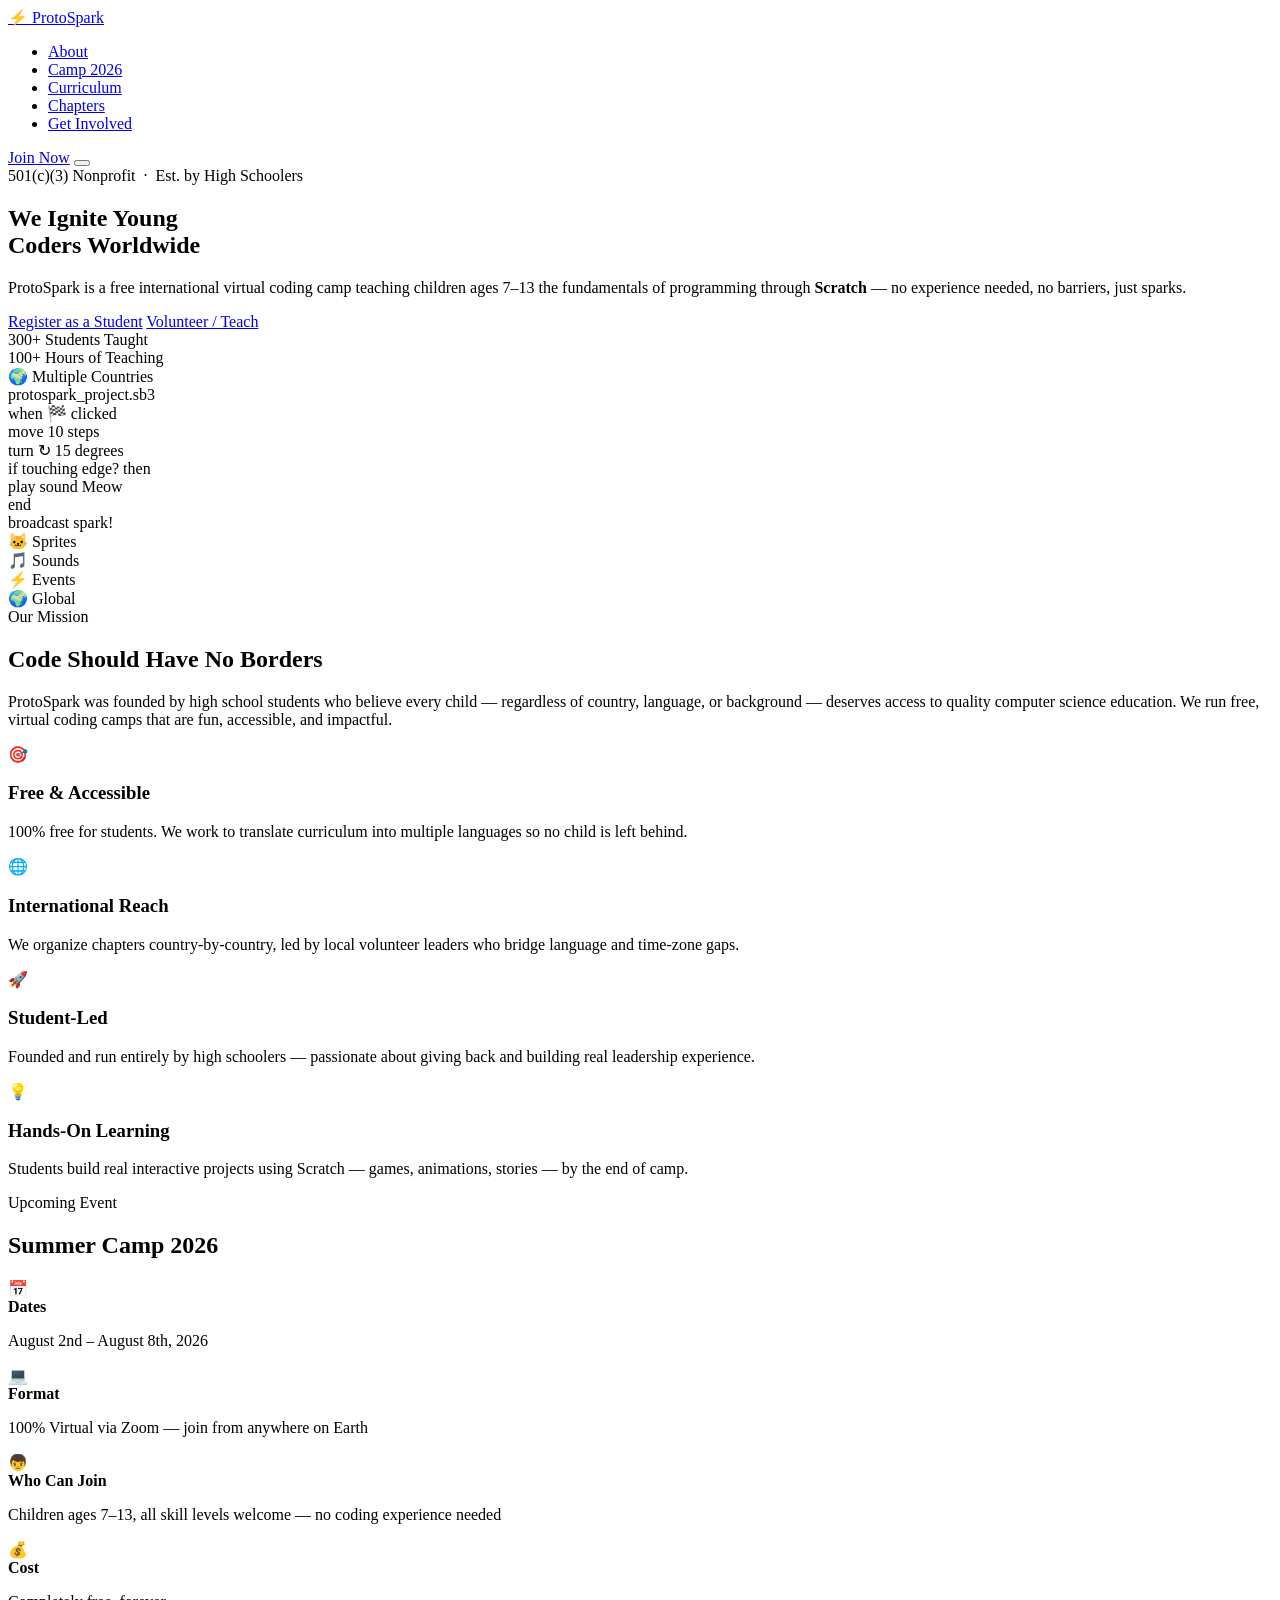
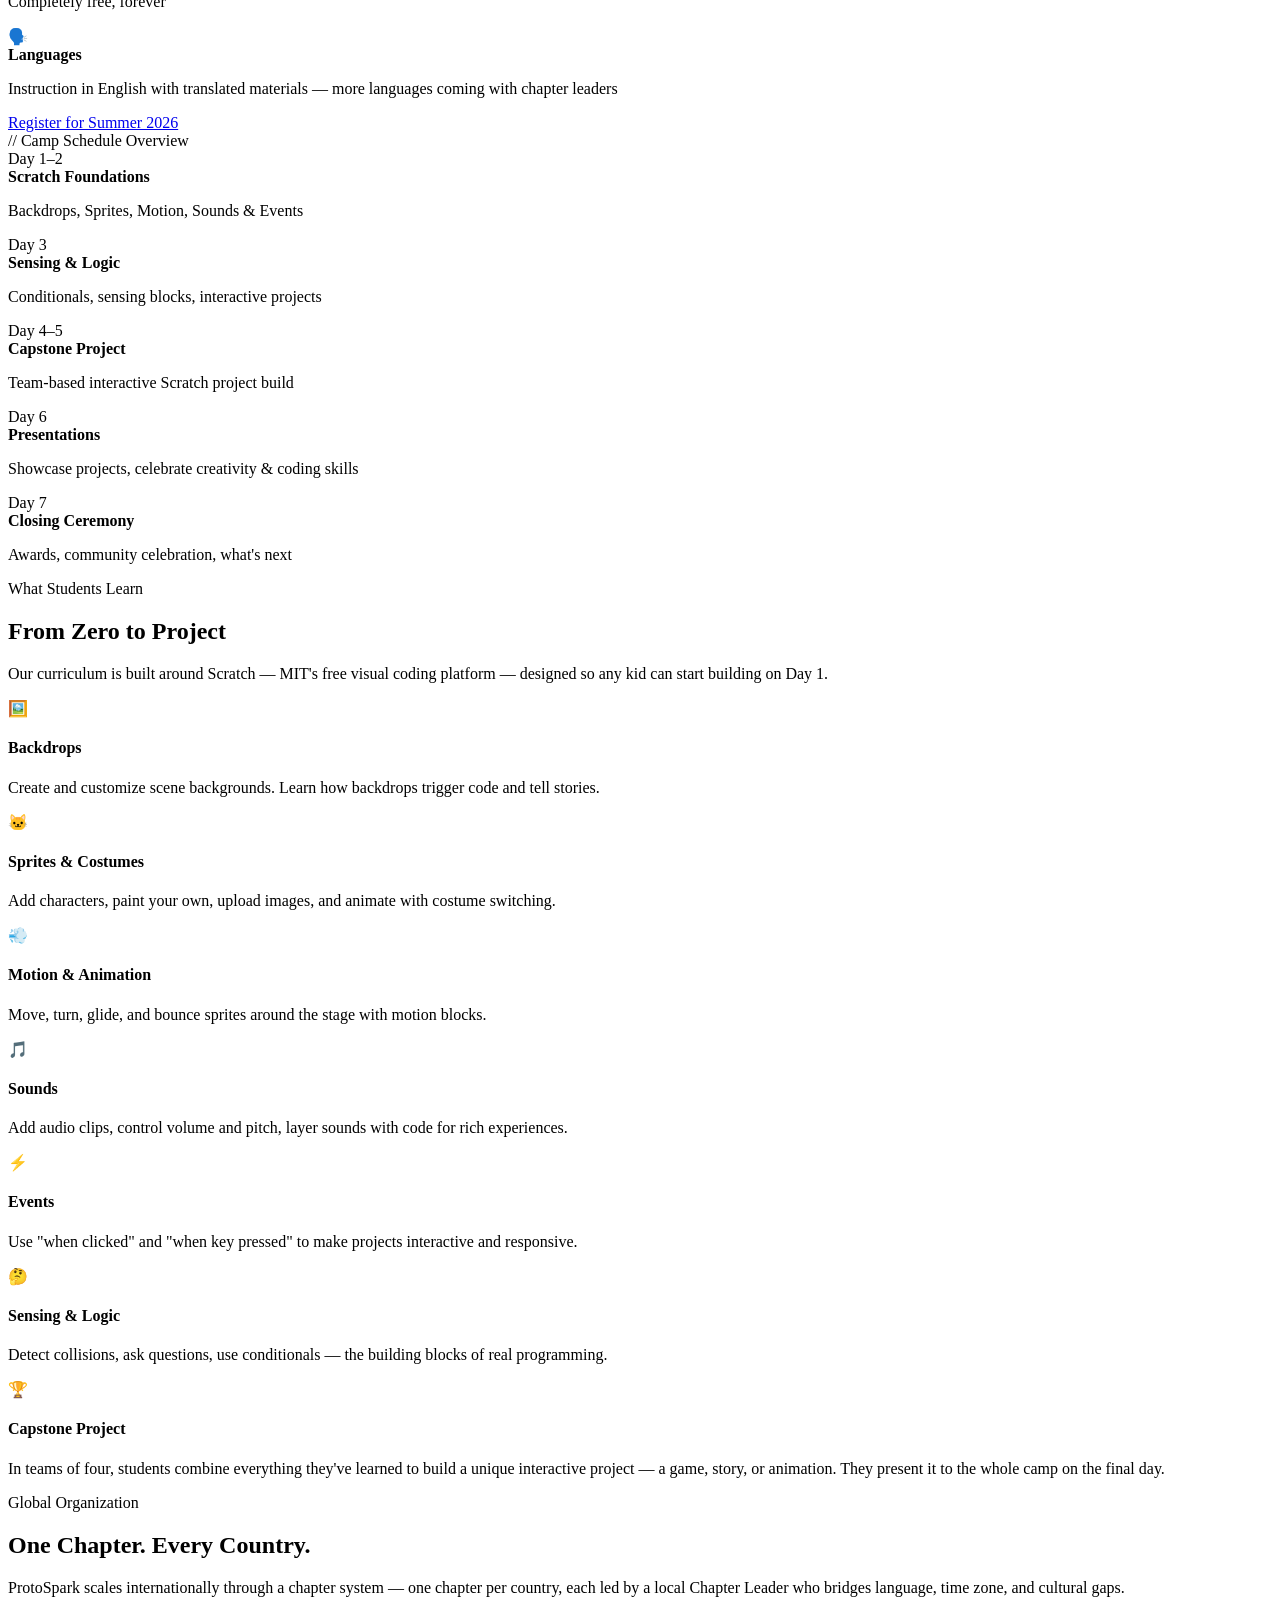
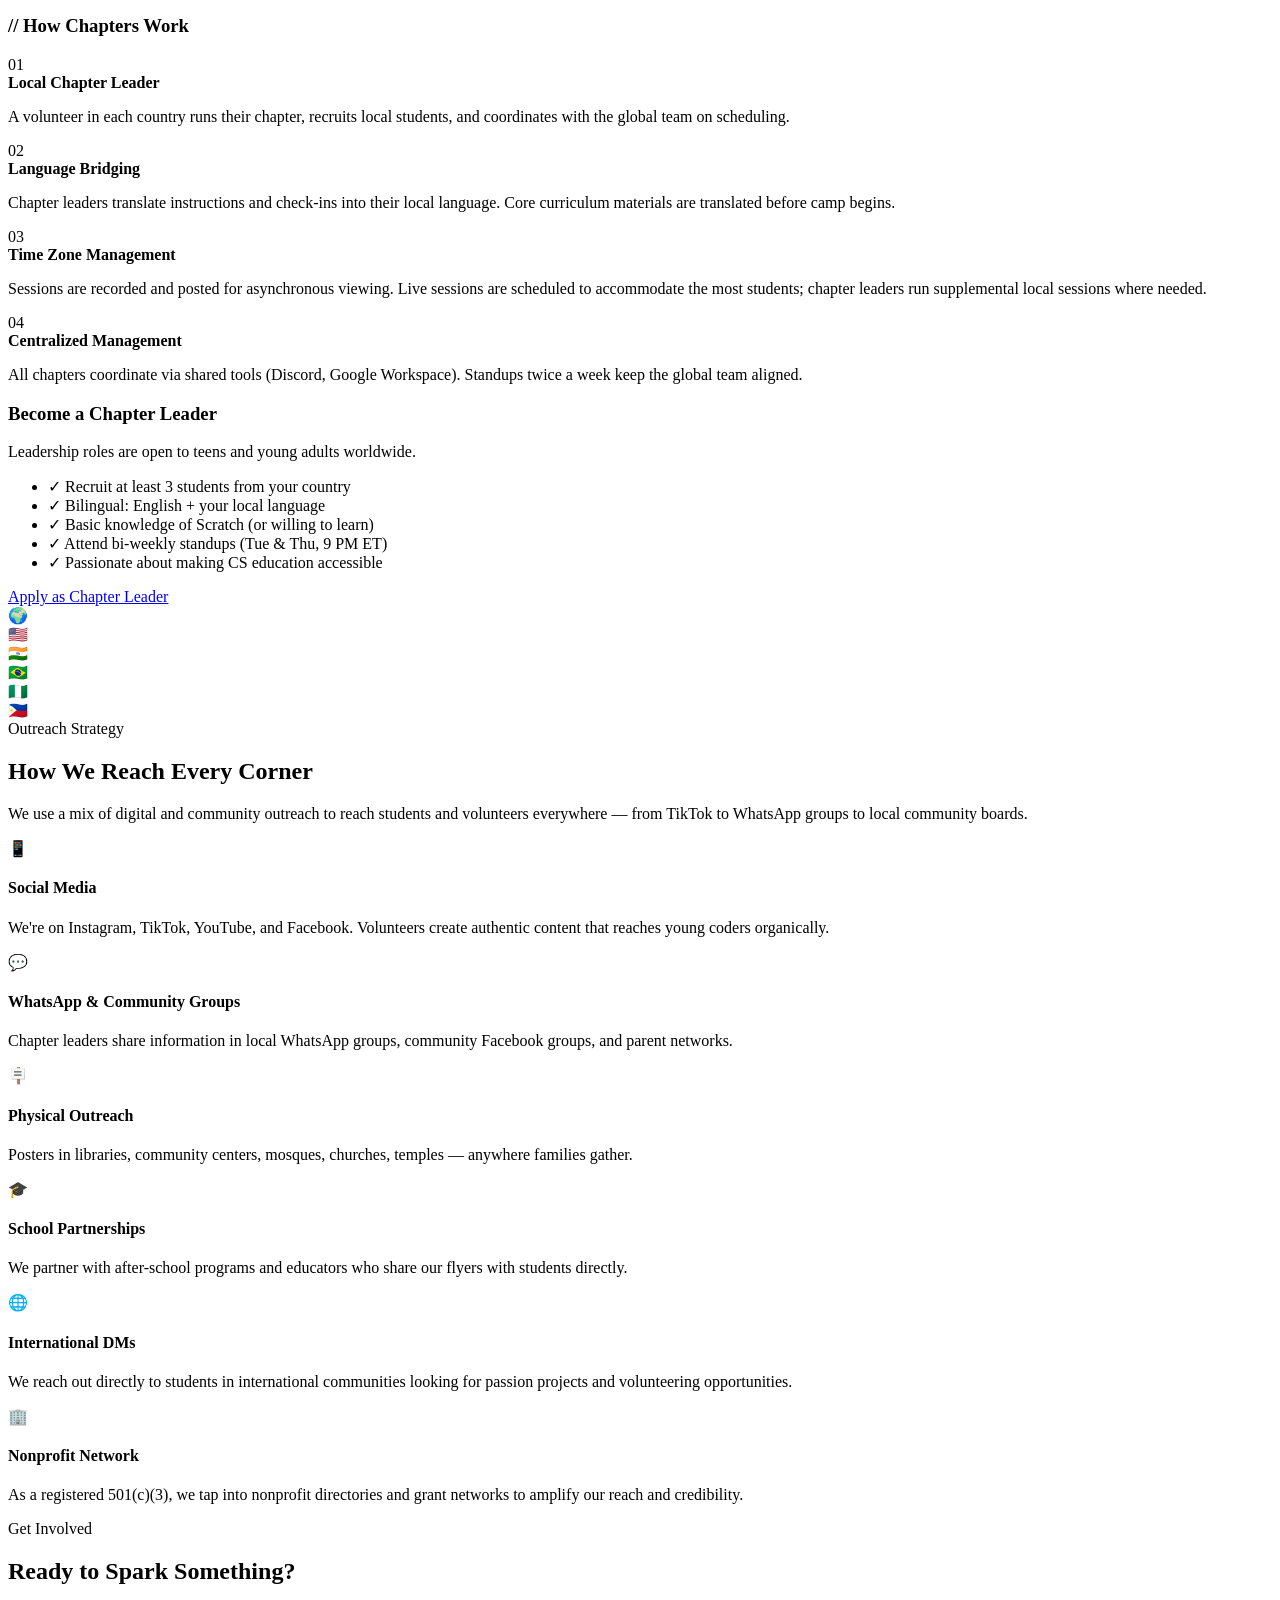
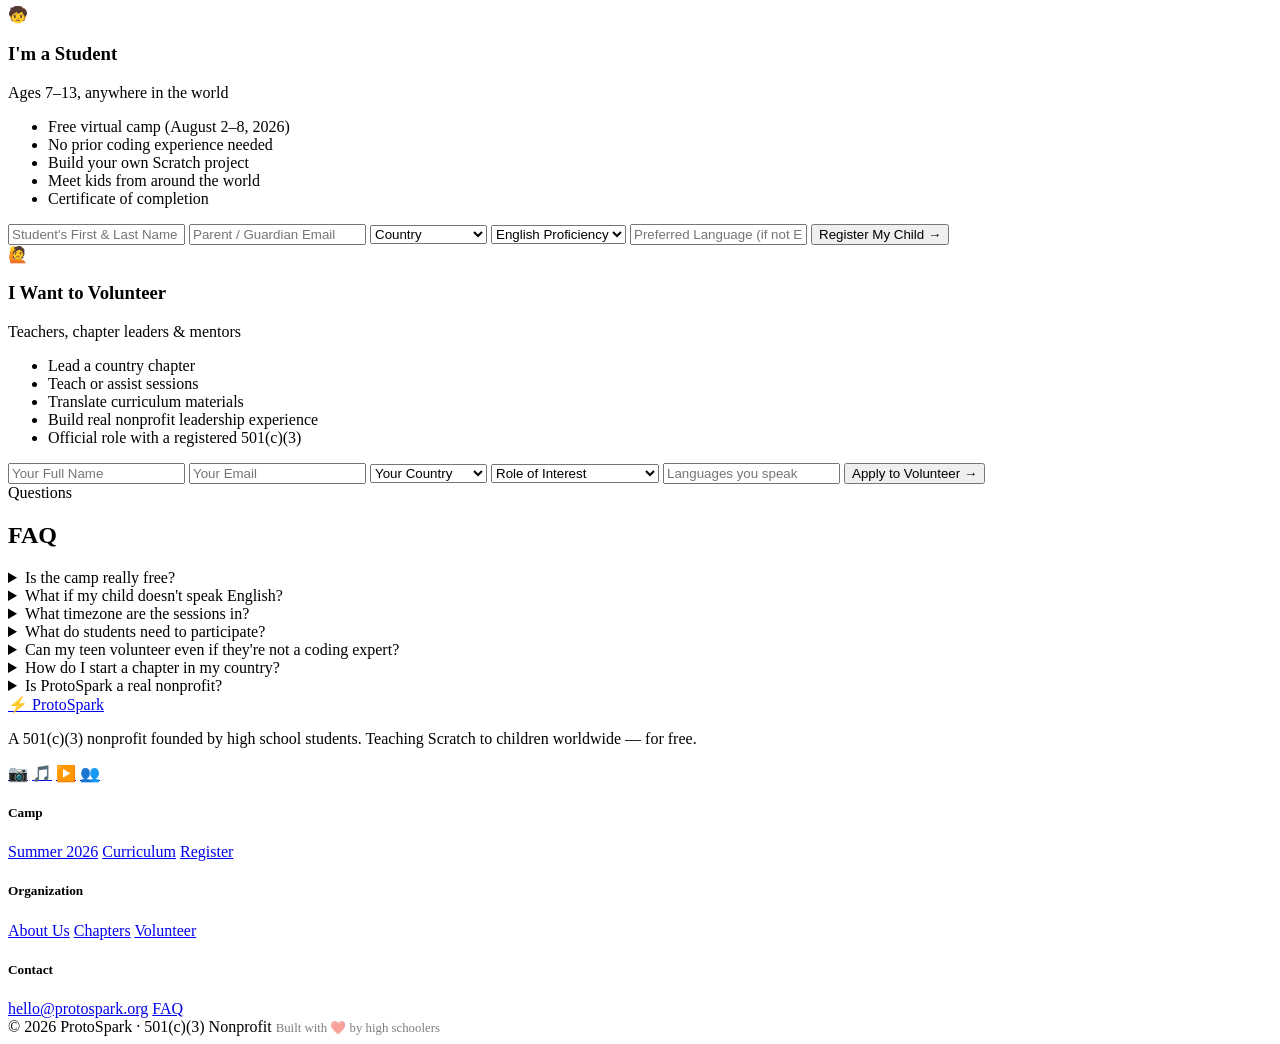
==== index.html @ a26b1e22 "Create index.html" ====
<!DOCTYPE html>
<html lang="en">
<head>
  <meta charset="UTF-8" />
  <meta name="viewport" content="width=device-width, initial-scale=1.0" />
  <title>ProtoSpark — Igniting Young Coders Worldwide</title>
  <link rel="preconnect" href="https://fonts.googleapis.com" />
  <link rel="preconnect" href="https://fonts.gstatic.com" crossorigin />
  <link href="https://fonts.googleapis.com/css2?family=Space+Grotesk:wght@300;400;500;600;700&family=Space+Mono:ital,wght@0,400;0,700;1,400&family=Inter:wght@300;400;500;600&display=swap" rel="stylesheet" />
  <link rel="stylesheet" href="styles.css" />
</head>
<body>

  <!-- ───────────────── NAV ───────────────── -->
  <header class="nav-wrapper">
    <nav class="nav-inner">
      <a href="#" class="logo">
        <span class="logo-icon">⚡</span>
        <span class="logo-text">Proto<span class="logo-accent">Spark</span></span>
      </a>
      <ul class="nav-links">
        <li><a href="#about">About</a></li>
        <li><a href="#camp">Camp 2026</a></li>
        <li><a href="#learn">Curriculum</a></li>
        <li><a href="#chapters">Chapters</a></li>
        <li><a href="#join">Get Involved</a></li>
      </ul>
      <a href="#join" class="btn btn-nav">Join Now</a>
      <button class="nav-toggle" aria-label="Toggle menu">
        <span></span><span></span><span></span>
      </button>
    </nav>
  </header>

  <!-- ───────────────── HERO ───────────────── -->
  <section class="hero" id="home">
    <div class="hero-bg">
      <div class="grid-overlay"></div>
    </div>
    <div class="hero-content">
      <div class="hero-badge">
        <span class="badge-dot"></span>
        501(c)(3) Nonprofit &nbsp;·&nbsp; Est. by High Schoolers
      </div>
      <h1 class="hero-title">
        We <span class="highlight-pink">Ignite</span> Young<br />
        Coders <span class="highlight-teal">Worldwide</span>
      </h1>
      <p class="hero-sub">
        ProtoSpark is a free international virtual coding camp teaching children ages 7–13 the fundamentals of programming through <strong>Scratch</strong> — no experience needed, no barriers, just sparks.
      </p>
      <div class="hero-cta">
        <a href="#join" class="btn btn-primary">Register as a Student</a>
        <a href="#join" class="btn btn-ghost">Volunteer / Teach</a>
      </div>
      <div class="hero-stats">
        <div class="stat">
          <span class="stat-num">300<span class="stat-plus">+</span></span>
          <span class="stat-label">Students Taught</span>
        </div>
        <div class="stat-divider"></div>
        <div class="stat">
          <span class="stat-num">100<span class="stat-plus">+</span></span>
          <span class="stat-label">Hours of Teaching</span>
        </div>
        <div class="stat-divider"></div>
        <div class="stat">
          <span class="stat-num">🌍</span>
          <span class="stat-label">Multiple Countries</span>
        </div>
      </div>
    </div>
    <div class="hero-visual">
      <div class="scratch-window">
        <div class="window-bar">
          <span class="dot red"></span>
          <span class="dot yellow"></span>
          <span class="dot green"></span>
          <span class="window-title">protospark_project.sb3</span>
        </div>
        <div class="window-body">
          <div class="code-block purple">when 🏁 clicked</div>
          <div class="code-block blue">move <span class="code-val">10</span> steps</div>
          <div class="code-block blue">turn ↻ <span class="code-val">15</span> degrees</div>
          <div class="code-block yellow">if <span class="code-val">touching edge?</span> then</div>
          <div class="code-block pink indent">play sound <span class="code-val">Meow</span></div>
          <div class="code-block yellow">end</div>
          <div class="code-block teal">broadcast <span class="code-val">spark!</span></div>
        </div>
      </div>
      <div class="floating-tag tag-1">🐱 Sprites</div>
      <div class="floating-tag tag-2">🎵 Sounds</div>
      <div class="floating-tag tag-3">⚡ Events</div>
      <div class="floating-tag tag-4">🌍 Global</div>
    </div>
  </section>

  <!-- ───────────────── ABOUT ───────────────── -->
  <section class="about section" id="about">
    <div class="container">
      <div class="section-label">Our Mission</div>
      <h2 class="section-title">Code Should Have <span class="highlight-purple">No Borders</span></h2>
      <p class="section-sub">
        ProtoSpark was founded by high school students who believe every child — regardless of country, language, or background — deserves access to quality computer science education. We run free, virtual coding camps that are fun, accessible, and impactful.
      </p>
      <div class="about-cards">
        <div class="about-card card-pink">
          <div class="card-icon">🎯</div>
          <h3>Free &amp; Accessible</h3>
          <p>100% free for students. We work to translate curriculum into multiple languages so no child is left behind.</p>
        </div>
        <div class="about-card card-teal">
          <div class="card-icon">🌐</div>
          <h3>International Reach</h3>
          <p>We organize chapters country-by-country, led by local volunteer leaders who bridge language and time-zone gaps.</p>
        </div>
        <div class="about-card card-purple">
          <div class="card-icon">🚀</div>
          <h3>Student-Led</h3>
          <p>Founded and run entirely by high schoolers — passionate about giving back and building real leadership experience.</p>
        </div>
        <div class="about-card card-yellow">
          <div class="card-icon">💡</div>
          <h3>Hands-On Learning</h3>
          <p>Students build real interactive projects using Scratch — games, animations, stories — by the end of camp.</p>
        </div>
      </div>
    </div>
  </section>

  <!-- ───────────────── CAMP 2026 ───────────────── -->
  <section class="camp section" id="camp">
    <div class="container">
      <div class="section-label">Upcoming Event</div>
      <h2 class="section-title">Summer Camp <span class="highlight-pink">2026</span></h2>
      <div class="camp-grid">
        <div class="camp-info">
          <div class="camp-detail">
            <span class="camp-icon">📅</span>
            <div>
              <strong>Dates</strong>
              <p>August 2nd – August 8th, 2026</p>
            </div>
          </div>
          <div class="camp-detail">
            <span class="camp-icon">💻</span>
            <div>
              <strong>Format</strong>
              <p>100% Virtual via Zoom — join from anywhere on Earth</p>
            </div>
          </div>
          <div class="camp-detail">
            <span class="camp-icon">👦</span>
            <div>
              <strong>Who Can Join</strong>
              <p>Children ages 7–13, all skill levels welcome — no coding experience needed</p>
            </div>
          </div>
          <div class="camp-detail">
            <span class="camp-icon">💰</span>
            <div>
              <strong>Cost</strong>
              <p>Completely free, forever</p>
            </div>
          </div>
          <div class="camp-detail">
            <span class="camp-icon">🗣️</span>
            <div>
              <strong>Languages</strong>
              <p>Instruction in English with translated materials — more languages coming with chapter leaders</p>
            </div>
          </div>
          <a href="#join" class="btn btn-primary mt-1">Register for Summer 2026</a>
        </div>
        <div class="camp-schedule">
          <div class="schedule-header">
            <span class="mono">// Camp Schedule Overview</span>
          </div>
          <div class="schedule-day">
            <span class="day-badge">Day 1–2</span>
            <div class="day-content">
              <strong>Scratch Foundations</strong>
              <p>Backdrops, Sprites, Motion, Sounds &amp; Events</p>
            </div>
          </div>
          <div class="schedule-day">
            <span class="day-badge">Day 3</span>
            <div class="day-content">
              <strong>Sensing &amp; Logic</strong>
              <p>Conditionals, sensing blocks, interactive projects</p>
            </div>
          </div>
          <div class="schedule-day">
            <span class="day-badge">Day 4–5</span>
            <div class="day-content">
              <strong>Capstone Project</strong>
              <p>Team-based interactive Scratch project build</p>
            </div>
          </div>
          <div class="schedule-day">
            <span class="day-badge">Day 6</span>
            <div class="day-content">
              <strong>Presentations</strong>
              <p>Showcase projects, celebrate creativity &amp; coding skills</p>
            </div>
          </div>
          <div class="schedule-day">
            <span class="day-badge">Day 7</span>
            <div class="day-content">
              <strong>Closing Ceremony</strong>
              <p>Awards, community celebration, what's next</p>
            </div>
          </div>
        </div>
      </div>
    </div>
  </section>

  <!-- ───────────────── CURRICULUM ───────────────── -->
  <section class="learn section" id="learn">
    <div class="container">
      <div class="section-label">What Students Learn</div>
      <h2 class="section-title">From <span class="highlight-teal">Zero</span> to <span class="highlight-purple">Project</span></h2>
      <p class="section-sub">Our curriculum is built around Scratch — MIT's free visual coding platform — designed so any kid can start building on Day 1.</p>
      <div class="learn-grid">
        <div class="learn-card">
          <div class="learn-icon" style="background: var(--purple-light);">🖼️</div>
          <h4>Backdrops</h4>
          <p>Create and customize scene backgrounds. Learn how backdrops trigger code and tell stories.</p>
        </div>
        <div class="learn-card">
          <div class="learn-icon" style="background: var(--pink-light);">🐱</div>
          <h4>Sprites &amp; Costumes</h4>
          <p>Add characters, paint your own, upload images, and animate with costume switching.</p>
        </div>
        <div class="learn-card">
          <div class="learn-icon" style="background: var(--teal-light);">💨</div>
          <h4>Motion &amp; Animation</h4>
          <p>Move, turn, glide, and bounce sprites around the stage with motion blocks.</p>
        </div>
        <div class="learn-card">
          <div class="learn-icon" style="background: var(--yellow-light);">🎵</div>
          <h4>Sounds</h4>
          <p>Add audio clips, control volume and pitch, layer sounds with code for rich experiences.</p>
        </div>
        <div class="learn-card">
          <div class="learn-icon" style="background: var(--purple-light);">⚡</div>
          <h4>Events</h4>
          <p>Use "when clicked" and "when key pressed" to make projects interactive and responsive.</p>
        </div>
        <div class="learn-card">
          <div class="learn-icon" style="background: var(--pink-light);">🤔</div>
          <h4>Sensing &amp; Logic</h4>
          <p>Detect collisions, ask questions, use conditionals — the building blocks of real programming.</p>
        </div>
        <div class="learn-card capstone-card" style="grid-column: span 2;">
          <div class="learn-icon" style="background: var(--teal-light);">🏆</div>
          <h4>Capstone Project</h4>
          <p>In teams of four, students combine everything they've learned to build a unique interactive project — a game, story, or animation. They present it to the whole camp on the final day.</p>
        </div>
      </div>
    </div>
  </section>

  <!-- ───────────────── CHAPTERS / GLOBAL ───────────────── -->
  <section class="chapters section" id="chapters">
    <div class="container">
      <div class="section-label">Global Organization</div>
      <h2 class="section-title">One Chapter. <span class="highlight-pink">Every Country.</span></h2>
      <p class="section-sub">
        ProtoSpark scales internationally through a chapter system — one chapter per country, each led by a local Chapter Leader who bridges language, time zone, and cultural gaps.
      </p>

      <div class="chapters-layout">
        <div class="chapter-model">
          <h3 class="mono">// How Chapters Work</h3>
          <div class="chapter-step">
            <span class="step-num">01</span>
            <div>
              <strong>Local Chapter Leader</strong>
              <p>A volunteer in each country runs their chapter, recruits local students, and coordinates with the global team on scheduling.</p>
            </div>
          </div>
          <div class="chapter-step">
            <span class="step-num">02</span>
            <div>
              <strong>Language Bridging</strong>
              <p>Chapter leaders translate instructions and check-ins into their local language. Core curriculum materials are translated before camp begins.</p>
            </div>
          </div>
          <div class="chapter-step">
            <span class="step-num">03</span>
            <div>
              <strong>Time Zone Management</strong>
              <p>Sessions are recorded and posted for asynchronous viewing. Live sessions are scheduled to accommodate the most students; chapter leaders run supplemental local sessions where needed.</p>
            </div>
          </div>
          <div class="chapter-step">
            <span class="step-num">04</span>
            <div>
              <strong>Centralized Management</strong>
              <p>All chapters coordinate via shared tools (Discord, Google Workspace). Standups twice a week keep the global team aligned.</p>
            </div>
          </div>
        </div>

        <div class="chapter-requirements">
          <div class="req-card">
            <h3>Become a Chapter Leader</h3>
            <p class="req-sub">Leadership roles are open to teens and young adults worldwide.</p>
            <ul class="req-list">
              <li><span class="req-check">✓</span> Recruit at least 3 students from your country</li>
              <li><span class="req-check">✓</span> Bilingual: English + your local language</li>
              <li><span class="req-check">✓</span> Basic knowledge of Scratch (or willing to learn)</li>
              <li><span class="req-check">✓</span> Attend bi-weekly standups (Tue &amp; Thu, 9 PM ET)</li>
              <li><span class="req-check">✓</span> Passionate about making CS education accessible</li>
            </ul>
            <a href="#join" class="btn btn-primary mt-1">Apply as Chapter Leader</a>
          </div>
          <div class="globe-visual">
            <div class="globe-ring ring-1"></div>
            <div class="globe-ring ring-2"></div>
            <div class="globe-ring ring-3"></div>
            <div class="globe-center">🌍</div>
            <div class="chapter-pin pin-1">🇺🇸</div>
            <div class="chapter-pin pin-2">🇮🇳</div>
            <div class="chapter-pin pin-3">🇧🇷</div>
            <div class="chapter-pin pin-4">🇳🇬</div>
            <div class="chapter-pin pin-5">🇵🇭</div>
          </div>
        </div>
      </div>
    </div>
  </section>

  <!-- ───────────────── HOW WE RECRUIT ───────────────── -->
  <section class="recruit section" id="recruit">
    <div class="container">
      <div class="section-label">Outreach Strategy</div>
      <h2 class="section-title">How We Reach <span class="highlight-teal">Every Corner</span></h2>
      <p class="section-sub">We use a mix of digital and community outreach to reach students and volunteers everywhere — from TikTok to WhatsApp groups to local community boards.</p>
      <div class="recruit-grid">
        <div class="recruit-card">
          <span class="recruit-icon">📱</span>
          <h4>Social Media</h4>
          <p>We're on Instagram, TikTok, YouTube, and Facebook. Volunteers create authentic content that reaches young coders organically.</p>
        </div>
        <div class="recruit-card">
          <span class="recruit-icon">💬</span>
          <h4>WhatsApp &amp; Community Groups</h4>
          <p>Chapter leaders share information in local WhatsApp groups, community Facebook groups, and parent networks.</p>
        </div>
        <div class="recruit-card">
          <span class="recruit-icon">🪧</span>
          <h4>Physical Outreach</h4>
          <p>Posters in libraries, community centers, mosques, churches, temples — anywhere families gather.</p>
        </div>
        <div class="recruit-card">
          <span class="recruit-icon">🎓</span>
          <h4>School Partnerships</h4>
          <p>We partner with after-school programs and educators who share our flyers with students directly.</p>
        </div>
        <div class="recruit-card">
          <span class="recruit-icon">🌐</span>
          <h4>International DMs</h4>
          <p>We reach out directly to students in international communities looking for passion projects and volunteering opportunities.</p>
        </div>
        <div class="recruit-card">
          <span class="recruit-icon">🏢</span>
          <h4>Nonprofit Network</h4>
          <p>As a registered 501(c)(3), we tap into nonprofit directories and grant networks to amplify our reach and credibility.</p>
        </div>
      </div>
    </div>
  </section>

  <!-- ───────────────── JOIN ───────────────── -->
  <section class="join section" id="join">
    <div class="container">
      <div class="section-label">Get Involved</div>
      <h2 class="section-title">Ready to <span class="highlight-yellow">Spark</span> Something?</h2>
      <div class="join-cards">

        <div class="join-card student-card">
          <div class="join-card-header">
            <span class="join-emoji">🧒</span>
            <h3>I'm a Student</h3>
            <p>Ages 7–13, anywhere in the world</p>
          </div>
          <ul class="join-list">
            <li>Free virtual camp (August 2–8, 2026)</li>
            <li>No prior coding experience needed</li>
            <li>Build your own Scratch project</li>
            <li>Meet kids from around the world</li>
            <li>Certificate of completion</li>
          </ul>
          <form class="join-form" id="student-form">
            <input type="text" placeholder="Student's First &amp; Last Name" required />
            <input type="email" placeholder="Parent / Guardian Email" required />
            <select required>
              <option value="" disabled selected>Country</option>
              <option>United States</option>
              <option>India</option>
              <option>Nigeria</option>
              <option>Philippines</option>
              <option>Brazil</option>
              <option>United Kingdom</option>
              <option>Canada</option>
              <option>Other</option>
            </select>
            <select required>
              <option value="" disabled selected>English Proficiency</option>
              <option>Fluent</option>
              <option>Intermediate</option>
              <option>Beginner</option>
              <option>None</option>
            </select>
            <input type="text" placeholder="Preferred Language (if not English)" />
            <button type="submit" class="btn btn-primary full-width">Register My Child →</button>
          </form>
        </div>

        <div class="join-card volunteer-card">
          <div class="join-card-header">
            <span class="join-emoji">🙋</span>
            <h3>I Want to Volunteer</h3>
            <p>Teachers, chapter leaders &amp; mentors</p>
          </div>
          <ul class="join-list">
            <li>Lead a country chapter</li>
            <li>Teach or assist sessions</li>
            <li>Translate curriculum materials</li>
            <li>Build real nonprofit leadership experience</li>
            <li>Official role with a registered 501(c)(3)</li>
          </ul>
          <form class="join-form" id="volunteer-form">
            <input type="text" placeholder="Your Full Name" required />
            <input type="email" placeholder="Your Email" required />
            <select required>
              <option value="" disabled selected>Your Country</option>
              <option>United States</option>
              <option>India</option>
              <option>Nigeria</option>
              <option>Philippines</option>
              <option>Brazil</option>
              <option>United Kingdom</option>
              <option>Canada</option>
              <option>Other</option>
            </select>
            <select required>
              <option value="" disabled selected>Role of Interest</option>
              <option>Chapter Leader</option>
              <option>Teacher / Instructor</option>
              <option>Mentor / TA</option>
              <option>Translator</option>
              <option>Marketing / Social Media</option>
              <option>Other</option>
            </select>
            <input type="text" placeholder="Languages you speak" />
            <button type="submit" class="btn btn-secondary full-width">Apply to Volunteer →</button>
          </form>
        </div>

      </div>
    </div>
  </section>

  <!-- ───────────────── FAQ ───────────────── -->
  <section class="faq section" id="faq">
    <div class="container container-narrow">
      <div class="section-label">Questions</div>
      <h2 class="section-title">FAQ</h2>
      <div class="faq-list">
        <details class="faq-item">
          <summary>Is the camp really free?</summary>
          <p>Yes — 100% free for all students. ProtoSpark is a registered 501(c)(3) nonprofit and our mission is to remove every barrier to CS education.</p>
        </details>
        <details class="faq-item">
          <summary>What if my child doesn't speak English?</summary>
          <p>We are actively working to translate all curriculum materials into multiple languages. Chapter leaders in each country provide instruction in the local language. When registering, indicate your preferred language and we'll connect you with the right chapter.</p>
        </details>
        <details class="faq-item">
          <summary>What timezone are the sessions in?</summary>
          <p>Live sessions are scheduled to accommodate the largest number of participants globally. All sessions are recorded and available for asynchronous viewing. Chapter leaders also run local timezone-friendly sessions.</p>
        </details>
        <details class="faq-item">
          <summary>What do students need to participate?</summary>
          <p>A device (computer, tablet, or Chromebook) with internet access and a free Scratch account at scratch.mit.edu. No downloads or paid software required.</p>
        </details>
        <details class="faq-item">
          <summary>Can my teen volunteer even if they're not a coding expert?</summary>
          <p>Absolutely. Chapter leaders need to be willing to learn Scratch, not already know it. We provide training and all curriculum materials before camp starts.</p>
        </details>
        <details class="faq-item">
          <summary>How do I start a chapter in my country?</summary>
          <p>Fill out the volunteer form above and select "Chapter Leader." Requirements: recruit 3+ students from your country, be bilingual (English + local language), and attend bi-weekly standups. We'll reach out with next steps.</p>
        </details>
        <details class="faq-item">
          <summary>Is ProtoSpark a real nonprofit?</summary>
          <p>Yes! ProtoSpark is in the process of finalizing its 501(c)(3) registration with the IRS. All organizational records and leadership structure are in place.</p>
        </details>
      </div>
    </div>
  </section>

  <!-- ───────────────── FOOTER ───────────────── -->
  <footer class="footer">
    <div class="container">
      <div class="footer-top">
        <div class="footer-brand">
          <a href="#" class="logo">
            <span class="logo-icon">⚡</span>
            <span class="logo-text">Proto<span class="logo-accent">Spark</span></span>
          </a>
          <p>A 501(c)(3) nonprofit founded by high school students. Teaching Scratch to children worldwide — for free.</p>
          <div class="social-links">
            <a href="#" aria-label="Instagram">📷</a>
            <a href="#" aria-label="TikTok">🎵</a>
            <a href="#" aria-label="YouTube">▶️</a>
            <a href="#" aria-label="Facebook">👥</a>
          </div>
        </div>
        <div class="footer-links">
          <div class="footer-col">
            <h5>Camp</h5>
            <a href="#camp">Summer 2026</a>
            <a href="#learn">Curriculum</a>
            <a href="#join">Register</a>
          </div>
          <div class="footer-col">
            <h5>Organization</h5>
            <a href="#about">About Us</a>
            <a href="#chapters">Chapters</a>
            <a href="#join">Volunteer</a>
          </div>
          <div class="footer-col">
            <h5>Contact</h5>
            <a href="mailto:hello@protospark.org">hello@protospark.org</a>
            <a href="#faq">FAQ</a>
          </div>
        </div>
      </div>
      <div class="footer-bottom">
        <span>© 2026 ProtoSpark · 501(c)(3) Nonprofit</span>
        <span class="mono" style="font-size:0.8rem; opacity:0.5;">Built with ❤️ by high schoolers</span>
      </div>
    </div>
  </footer>

  <script src="script.js"></script>
</body>
</html>
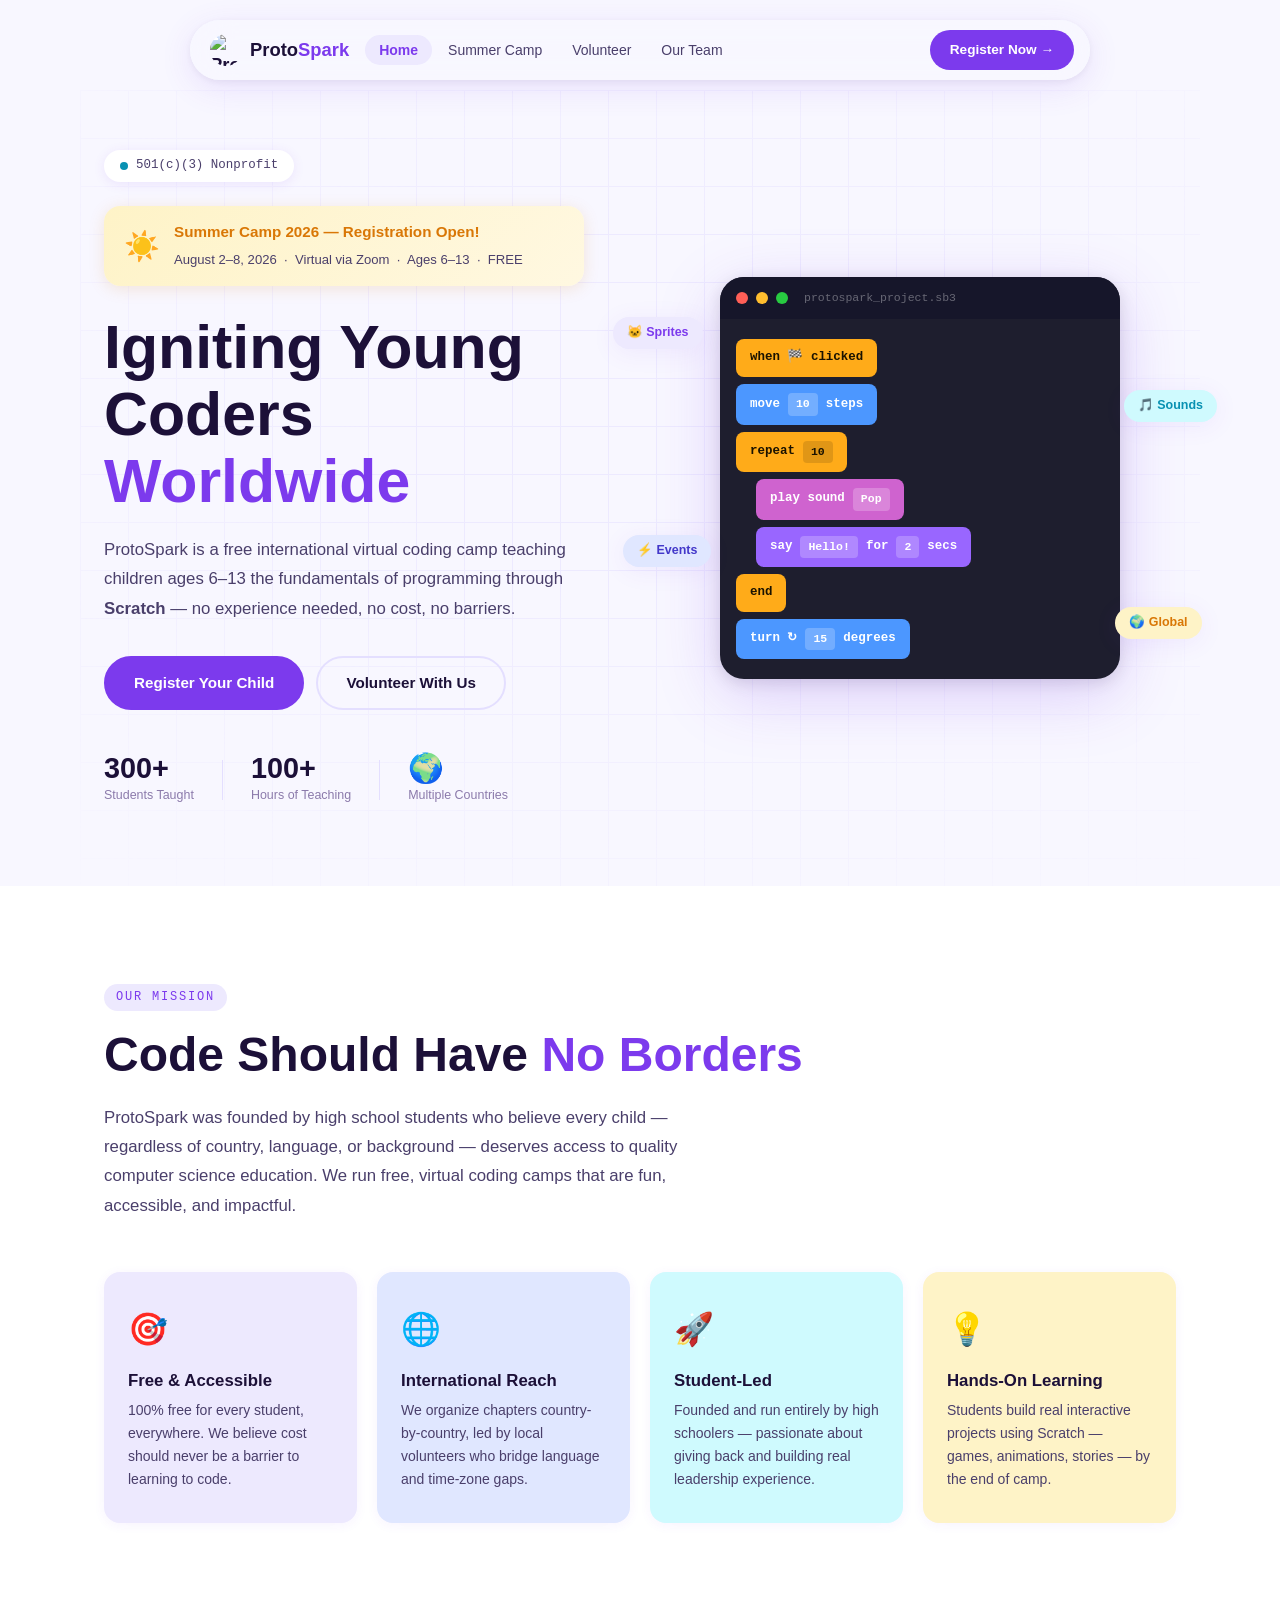
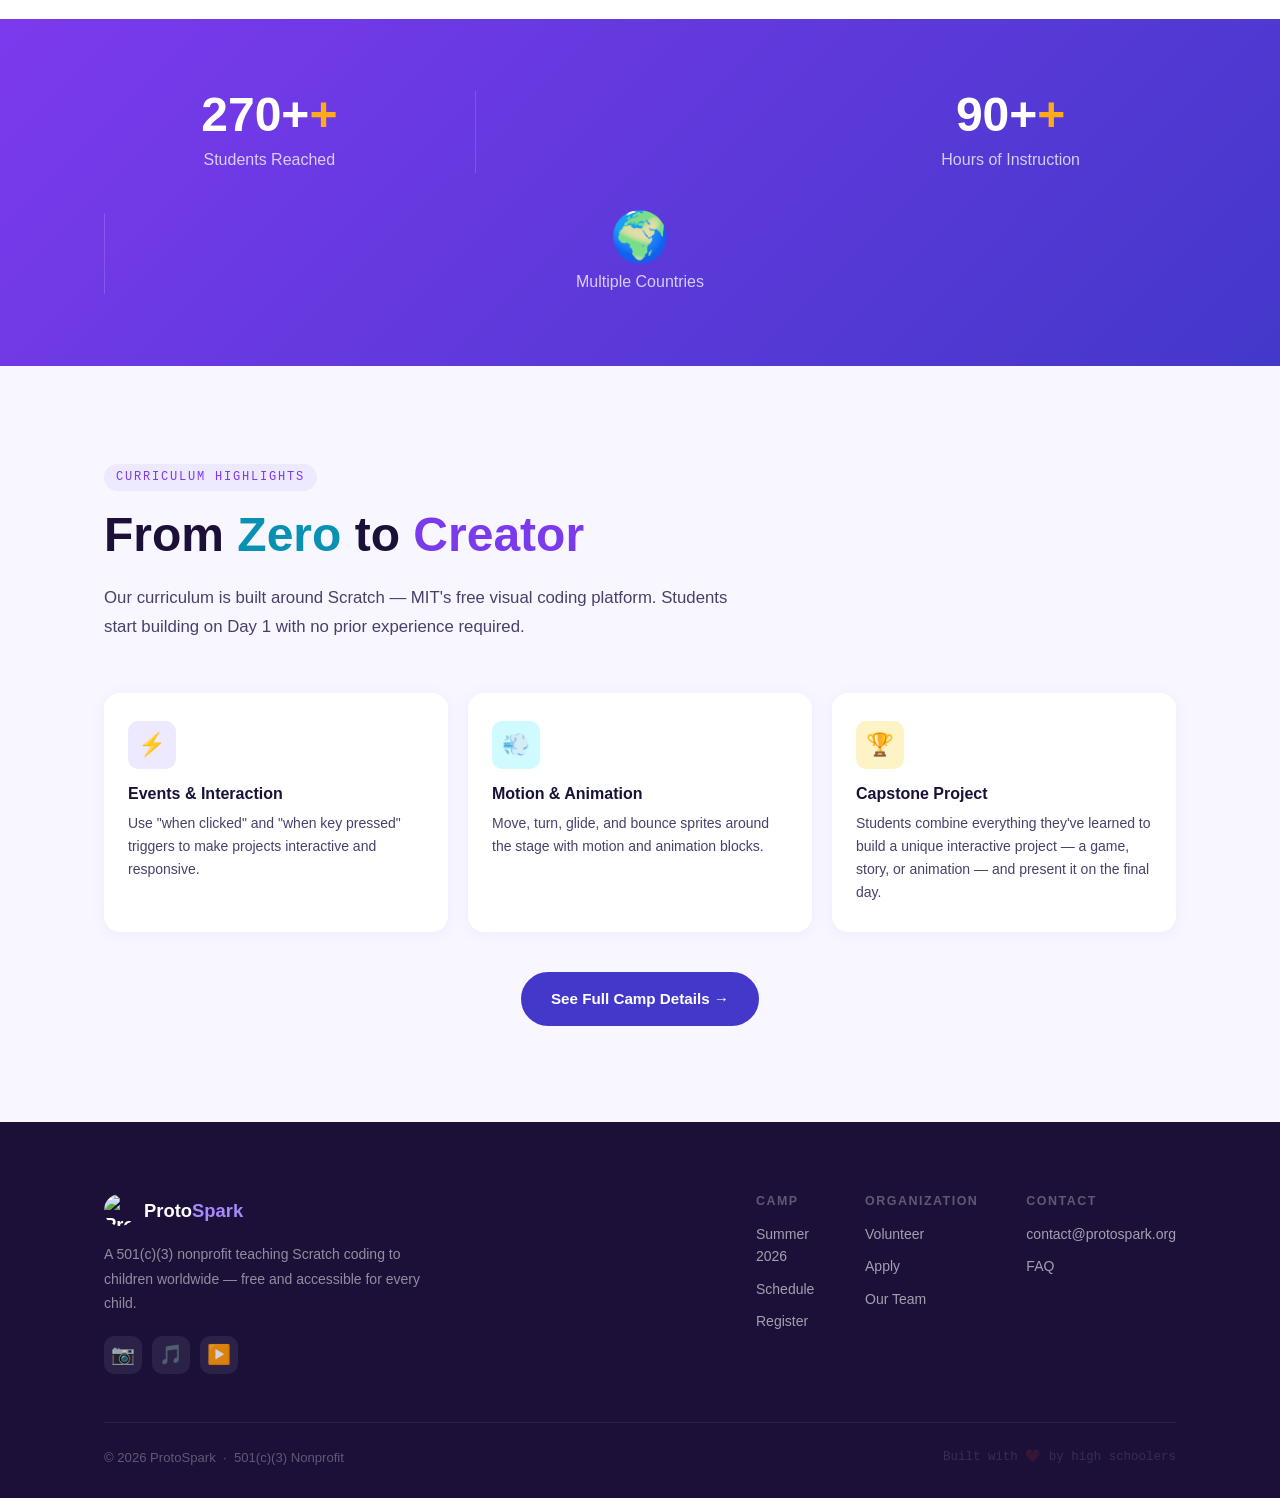
==== commit ffedc4b1: "feedback v1" ====
--- a/index.html
+++ b/index.html
@@ -4,73 +4,96 @@
   <meta charset="UTF-8" />
   <meta name="viewport" content="width=device-width, initial-scale=1.0" />
   <title>ProtoSpark — Igniting Young Coders Worldwide</title>
+  <meta name="description" content="ProtoSpark is a free 501(c)(3) nonprofit teaching Scratch coding to children ages 6–13 through international virtual camps." />
   <link rel="preconnect" href="https://fonts.googleapis.com" />
   <link rel="preconnect" href="https://fonts.gstatic.com" crossorigin />
   <link href="https://fonts.googleapis.com/css2?family=Space+Grotesk:wght@300;400;500;600;700&family=Space+Mono:ital,wght@0,400;0,700;1,400&family=Inter:wght@300;400;500;600&display=swap" rel="stylesheet" />
   <link rel="stylesheet" href="styles.css" />
 </head>
-<body>
-
-  <!-- ───────────────── NAV ───────────────── -->
-  <header class="nav-wrapper">
-    <nav class="nav-inner">
-      <a href="#" class="logo">
-        <span class="logo-icon">⚡</span>
+<body data-page="home">
+
+  <!-- ───────────────── FLOATING NAV ───────────────── -->
+  <header class="nav-wrapper" role="banner">
+    <nav class="nav-inner" aria-label="Main navigation">
+      <a href="index.html" class="logo" aria-label="ProtoSpark Home">
+        <img src="images/logo.png" alt="ProtoSpark logo" class="logo-img" />
+        <span class="logo-fallback" aria-hidden="true">⚡</span>
         <span class="logo-text">Proto<span class="logo-accent">Spark</span></span>
       </a>
-      <ul class="nav-links">
-        <li><a href="#about">About</a></li>
-        <li><a href="#camp">Camp 2026</a></li>
-        <li><a href="#learn">Curriculum</a></li>
-        <li><a href="#chapters">Chapters</a></li>
-        <li><a href="#join">Get Involved</a></li>
+      <ul class="nav-links" role="list">
+        <li><a href="index.html" data-nav="home">Home</a></li>
+        <li><a href="summer-camp.html" data-nav="camp">Summer Camp</a></li>
+        <li><a href="volunteer.html" data-nav="volunteer">Volunteer</a></li>
+        <li><a href="team.html" data-nav="team">Our Team</a></li>
       </ul>
-      <a href="#join" class="btn btn-nav">Join Now</a>
-      <button class="nav-toggle" aria-label="Toggle menu">
+      <a href="summer-camp.html#register" class="btn btn-nav">Register Now →</a>
+      <button class="nav-toggle" aria-label="Open menu" aria-expanded="false" aria-controls="mobile-nav">
         <span></span><span></span><span></span>
       </button>
     </nav>
   </header>
 
+  <!-- Mobile nav panel -->
+  <div class="nav-mobile-panel" id="mobile-nav" role="navigation" aria-label="Mobile navigation">
+    <a href="index.html">Home</a>
+    <a href="summer-camp.html">Summer Camp</a>
+    <a href="volunteer.html">Volunteer</a>
+    <a href="team.html">Our Team</a>
+    <a href="summer-camp.html#register" class="btn-nav-mobile">Register Now →</a>
+  </div>
+
   <!-- ───────────────── HERO ───────────────── -->
-  <section class="hero" id="home">
-    <div class="hero-bg">
+  <section class="hero" aria-labelledby="hero-heading">
+    <div class="hero-bg" aria-hidden="true">
       <div class="grid-overlay"></div>
     </div>
+
     <div class="hero-content">
       <div class="hero-badge">
-        <span class="badge-dot"></span>
-        501(c)(3) Nonprofit &nbsp;·&nbsp; Est. by High Schoolers
-      </div>
-      <h1 class="hero-title">
-        We <span class="highlight-pink">Ignite</span> Young<br />
-        Coders <span class="highlight-teal">Worldwide</span>
+        <span class="badge-dot" aria-hidden="true"></span>
+        501(c)(3) Nonprofit
+      </div>
+
+      <!-- Summer Camp 2026 callout banner -->
+      <div class="hero-camp-callout animate-fade-up">
+        <span class="callout-icon" aria-hidden="true">☀️</span>
+        <div class="callout-text">
+          <strong>Summer Camp 2026 — Registration Open!</strong>
+          <span>August 2–8, 2026 &nbsp;·&nbsp; Virtual via Zoom &nbsp;·&nbsp; Ages 6–13 &nbsp;·&nbsp; FREE</span>
+        </div>
+      </div>
+
+      <h1 class="hero-title animate-fade-up" id="hero-heading">
+        Igniting Young<br />
+        Coders <span class="highlight-purple">Worldwide</span>
       </h1>
-      <p class="hero-sub">
-        ProtoSpark is a free international virtual coding camp teaching children ages 7–13 the fundamentals of programming through <strong>Scratch</strong> — no experience needed, no barriers, just sparks.
+      <p class="hero-sub animate-fade-up">
+        ProtoSpark is a free international virtual coding camp teaching children ages 6–13 the fundamentals of programming through <strong>Scratch</strong> — no experience needed, no cost, no barriers.
       </p>
-      <div class="hero-cta">
-        <a href="#join" class="btn btn-primary">Register as a Student</a>
-        <a href="#join" class="btn btn-ghost">Volunteer / Teach</a>
-      </div>
-      <div class="hero-stats">
+      <div class="hero-cta animate-fade-up">
+        <a href="summer-camp.html#register" class="btn btn-primary">Register Your Child</a>
+        <a href="volunteer.html" class="btn btn-ghost">Volunteer With Us</a>
+      </div>
+      <div class="hero-stats animate-fade-up">
         <div class="stat">
-          <span class="stat-num">300<span class="stat-plus">+</span></span>
+          <span class="stat-num"><span data-count="300" data-suffix="+">300+</span></span>
           <span class="stat-label">Students Taught</span>
         </div>
-        <div class="stat-divider"></div>
+        <div class="stat-divider" aria-hidden="true"></div>
         <div class="stat">
-          <span class="stat-num">100<span class="stat-plus">+</span></span>
+          <span class="stat-num"><span data-count="100" data-suffix="+">100+</span></span>
           <span class="stat-label">Hours of Teaching</span>
         </div>
-        <div class="stat-divider"></div>
+        <div class="stat-divider" aria-hidden="true"></div>
         <div class="stat">
           <span class="stat-num">🌍</span>
           <span class="stat-label">Multiple Countries</span>
         </div>
       </div>
     </div>
-    <div class="hero-visual">
+
+    <!-- Fake Scratch code window -->
+    <div class="hero-visual" aria-hidden="true">
       <div class="scratch-window">
         <div class="window-bar">
           <span class="dot red"></span>
@@ -79,13 +102,13 @@
           <span class="window-title">protospark_project.sb3</span>
         </div>
         <div class="window-body">
-          <div class="code-block purple">when 🏁 clicked</div>
-          <div class="code-block blue">move <span class="code-val">10</span> steps</div>
-          <div class="code-block blue">turn ↻ <span class="code-val">15</span> degrees</div>
-          <div class="code-block yellow">if <span class="code-val">touching edge?</span> then</div>
-          <div class="code-block pink indent">play sound <span class="code-val">Meow</span></div>
-          <div class="code-block yellow">end</div>
-          <div class="code-block teal">broadcast <span class="code-val">spark!</span></div>
+          <div class="code-block events">when 🏁 clicked</div>
+          <div class="code-block motion">move <span class="code-val">10</span> steps</div>
+          <div class="code-block control">repeat <span class="code-val">10</span></div>
+          <div class="code-block sound indent">play sound <span class="code-val">Pop</span></div>
+          <div class="code-block looks indent">say <span class="code-val">Hello!</span> for <span class="code-val">2</span> secs</div>
+          <div class="code-block control">end</div>
+          <div class="code-block motion">turn ↻ <span class="code-val">15</span> degrees</div>
         </div>
       </div>
       <div class="floating-tag tag-1">🐱 Sprites</div>
@@ -95,32 +118,34 @@
     </div>
   </section>
 
-  <!-- ───────────────── ABOUT ───────────────── -->
-  <section class="about section" id="about">
+  <!-- ───────────────── ABOUT / MISSION ───────────────── -->
+  <section class="about section" aria-labelledby="about-heading">
     <div class="container">
       <div class="section-label">Our Mission</div>
-      <h2 class="section-title">Code Should Have <span class="highlight-purple">No Borders</span></h2>
+      <h2 class="section-title" id="about-heading">
+        Code Should Have <span class="highlight-purple">No Borders</span>
+      </h2>
       <p class="section-sub">
         ProtoSpark was founded by high school students who believe every child — regardless of country, language, or background — deserves access to quality computer science education. We run free, virtual coding camps that are fun, accessible, and impactful.
       </p>
       <div class="about-cards">
-        <div class="about-card card-pink">
-          <div class="card-icon">🎯</div>
+        <div class="about-card card-purple animate-fade-up">
+          <div class="card-icon" aria-hidden="true">🎯</div>
           <h3>Free &amp; Accessible</h3>
-          <p>100% free for students. We work to translate curriculum into multiple languages so no child is left behind.</p>
-        </div>
-        <div class="about-card card-teal">
-          <div class="card-icon">🌐</div>
+          <p>100% free for every student, everywhere. We believe cost should never be a barrier to learning to code.</p>
+        </div>
+        <div class="about-card card-indigo animate-fade-up">
+          <div class="card-icon" aria-hidden="true">🌐</div>
           <h3>International Reach</h3>
-          <p>We organize chapters country-by-country, led by local volunteer leaders who bridge language and time-zone gaps.</p>
-        </div>
-        <div class="about-card card-purple">
-          <div class="card-icon">🚀</div>
+          <p>We organize chapters country-by-country, led by local volunteers who bridge language and time-zone gaps.</p>
+        </div>
+        <div class="about-card card-teal animate-fade-up">
+          <div class="card-icon" aria-hidden="true">🚀</div>
           <h3>Student-Led</h3>
           <p>Founded and run entirely by high schoolers — passionate about giving back and building real leadership experience.</p>
         </div>
-        <div class="about-card card-yellow">
-          <div class="card-icon">💡</div>
+        <div class="about-card card-amber animate-fade-up">
+          <div class="card-icon" aria-hidden="true">💡</div>
           <h3>Hands-On Learning</h3>
           <p>Students build real interactive projects using Scratch — games, animations, stories — by the end of camp.</p>
         </div>
@@ -128,421 +153,103 @@
     </div>
   </section>
 
-  <!-- ───────────────── CAMP 2026 ───────────────── -->
-  <section class="camp section" id="camp">
+  <!-- ───────────────── IMPACT STATS ───────────────── -->
+  <section class="impact" aria-labelledby="impact-heading">
+    <div class="impact-inner">
+      <div class="impact-stat animate-fade-up">
+        <div class="impact-num">
+          <span data-count="300" data-suffix="+">300</span><span class="impact-plus">+</span>
+        </div>
+        <div class="impact-label">Students Reached</div>
+      </div>
+      <div class="impact-divider" aria-hidden="true"></div>
+      <div class="impact-stat animate-fade-up">
+        <div class="impact-num">
+          <span data-count="100" data-suffix="+">100</span><span class="impact-plus">+</span>
+        </div>
+        <div class="impact-label">Hours of Instruction</div>
+      </div>
+      <div class="impact-divider" aria-hidden="true"></div>
+      <div class="impact-stat animate-fade-up">
+        <div class="impact-num">🌍</div>
+        <div class="impact-label">Multiple Countries</div>
+      </div>
+    </div>
+  </section>
+
+  <!-- ───────────────── WHAT YOU'LL LEARN TEASER ───────────────── -->
+  <section class="learn-teaser section" aria-labelledby="learn-heading">
     <div class="container">
-      <div class="section-label">Upcoming Event</div>
-      <h2 class="section-title">Summer Camp <span class="highlight-pink">2026</span></h2>
-      <div class="camp-grid">
-        <div class="camp-info">
-          <div class="camp-detail">
-            <span class="camp-icon">📅</span>
-            <div>
-              <strong>Dates</strong>
-              <p>August 2nd – August 8th, 2026</p>
-            </div>
-          </div>
-          <div class="camp-detail">
-            <span class="camp-icon">💻</span>
-            <div>
-              <strong>Format</strong>
-              <p>100% Virtual via Zoom — join from anywhere on Earth</p>
-            </div>
-          </div>
-          <div class="camp-detail">
-            <span class="camp-icon">👦</span>
-            <div>
-              <strong>Who Can Join</strong>
-              <p>Children ages 7–13, all skill levels welcome — no coding experience needed</p>
-            </div>
-          </div>
-          <div class="camp-detail">
-            <span class="camp-icon">💰</span>
-            <div>
-              <strong>Cost</strong>
-              <p>Completely free, forever</p>
-            </div>
-          </div>
-          <div class="camp-detail">
-            <span class="camp-icon">🗣️</span>
-            <div>
-              <strong>Languages</strong>
-              <p>Instruction in English with translated materials — more languages coming with chapter leaders</p>
-            </div>
-          </div>
-          <a href="#join" class="btn btn-primary mt-1">Register for Summer 2026</a>
-        </div>
-        <div class="camp-schedule">
-          <div class="schedule-header">
-            <span class="mono">// Camp Schedule Overview</span>
-          </div>
-          <div class="schedule-day">
-            <span class="day-badge">Day 1–2</span>
-            <div class="day-content">
-              <strong>Scratch Foundations</strong>
-              <p>Backdrops, Sprites, Motion, Sounds &amp; Events</p>
-            </div>
-          </div>
-          <div class="schedule-day">
-            <span class="day-badge">Day 3</span>
-            <div class="day-content">
-              <strong>Sensing &amp; Logic</strong>
-              <p>Conditionals, sensing blocks, interactive projects</p>
-            </div>
-          </div>
-          <div class="schedule-day">
-            <span class="day-badge">Day 4–5</span>
-            <div class="day-content">
-              <strong>Capstone Project</strong>
-              <p>Team-based interactive Scratch project build</p>
-            </div>
-          </div>
-          <div class="schedule-day">
-            <span class="day-badge">Day 6</span>
-            <div class="day-content">
-              <strong>Presentations</strong>
-              <p>Showcase projects, celebrate creativity &amp; coding skills</p>
-            </div>
-          </div>
-          <div class="schedule-day">
-            <span class="day-badge">Day 7</span>
-            <div class="day-content">
-              <strong>Closing Ceremony</strong>
-              <p>Awards, community celebration, what's next</p>
-            </div>
-          </div>
-        </div>
-      </div>
-    </div>
-  </section>
-
-  <!-- ───────────────── CURRICULUM ───────────────── -->
-  <section class="learn section" id="learn">
-    <div class="container">
-      <div class="section-label">What Students Learn</div>
-      <h2 class="section-title">From <span class="highlight-teal">Zero</span> to <span class="highlight-purple">Project</span></h2>
-      <p class="section-sub">Our curriculum is built around Scratch — MIT's free visual coding platform — designed so any kid can start building on Day 1.</p>
-      <div class="learn-grid">
-        <div class="learn-card">
-          <div class="learn-icon" style="background: var(--purple-light);">🖼️</div>
-          <h4>Backdrops</h4>
-          <p>Create and customize scene backgrounds. Learn how backdrops trigger code and tell stories.</p>
-        </div>
-        <div class="learn-card">
-          <div class="learn-icon" style="background: var(--pink-light);">🐱</div>
-          <h4>Sprites &amp; Costumes</h4>
-          <p>Add characters, paint your own, upload images, and animate with costume switching.</p>
-        </div>
-        <div class="learn-card">
-          <div class="learn-icon" style="background: var(--teal-light);">💨</div>
+      <div class="section-label">Curriculum Highlights</div>
+      <h2 class="section-title" id="learn-heading">
+        From <span class="highlight-teal">Zero</span> to <span class="highlight-purple">Creator</span>
+      </h2>
+      <p class="section-sub">
+        Our curriculum is built around Scratch — MIT's free visual coding platform. Students start building on Day 1 with no prior experience required.
+      </p>
+      <div class="learn-teaser-grid">
+        <div class="learn-card animate-fade-up">
+          <div class="learn-icon" style="background: var(--purple-light);" aria-hidden="true">⚡</div>
+          <h4>Events &amp; Interaction</h4>
+          <p>Use "when clicked" and "when key pressed" triggers to make projects interactive and responsive.</p>
+        </div>
+        <div class="learn-card animate-fade-up">
+          <div class="learn-icon" style="background: var(--teal-light);" aria-hidden="true">💨</div>
           <h4>Motion &amp; Animation</h4>
-          <p>Move, turn, glide, and bounce sprites around the stage with motion blocks.</p>
-        </div>
-        <div class="learn-card">
-          <div class="learn-icon" style="background: var(--yellow-light);">🎵</div>
-          <h4>Sounds</h4>
-          <p>Add audio clips, control volume and pitch, layer sounds with code for rich experiences.</p>
-        </div>
-        <div class="learn-card">
-          <div class="learn-icon" style="background: var(--purple-light);">⚡</div>
-          <h4>Events</h4>
-          <p>Use "when clicked" and "when key pressed" to make projects interactive and responsive.</p>
-        </div>
-        <div class="learn-card">
-          <div class="learn-icon" style="background: var(--pink-light);">🤔</div>
-          <h4>Sensing &amp; Logic</h4>
-          <p>Detect collisions, ask questions, use conditionals — the building blocks of real programming.</p>
-        </div>
-        <div class="learn-card capstone-card" style="grid-column: span 2;">
-          <div class="learn-icon" style="background: var(--teal-light);">🏆</div>
+          <p>Move, turn, glide, and bounce sprites around the stage with motion and animation blocks.</p>
+        </div>
+        <div class="learn-card animate-fade-up">
+          <div class="learn-icon" style="background: var(--amber-light);" aria-hidden="true">🏆</div>
           <h4>Capstone Project</h4>
-          <p>In teams of four, students combine everything they've learned to build a unique interactive project — a game, story, or animation. They present it to the whole camp on the final day.</p>
-        </div>
-      </div>
-    </div>
-  </section>
-
-  <!-- ───────────────── CHAPTERS / GLOBAL ───────────────── -->
-  <section class="chapters section" id="chapters">
-    <div class="container">
-      <div class="section-label">Global Organization</div>
-      <h2 class="section-title">One Chapter. <span class="highlight-pink">Every Country.</span></h2>
-      <p class="section-sub">
-        ProtoSpark scales internationally through a chapter system — one chapter per country, each led by a local Chapter Leader who bridges language, time zone, and cultural gaps.
-      </p>
-
-      <div class="chapters-layout">
-        <div class="chapter-model">
-          <h3 class="mono">// How Chapters Work</h3>
-          <div class="chapter-step">
-            <span class="step-num">01</span>
-            <div>
-              <strong>Local Chapter Leader</strong>
-              <p>A volunteer in each country runs their chapter, recruits local students, and coordinates with the global team on scheduling.</p>
-            </div>
-          </div>
-          <div class="chapter-step">
-            <span class="step-num">02</span>
-            <div>
-              <strong>Language Bridging</strong>
-              <p>Chapter leaders translate instructions and check-ins into their local language. Core curriculum materials are translated before camp begins.</p>
-            </div>
-          </div>
-          <div class="chapter-step">
-            <span class="step-num">03</span>
-            <div>
-              <strong>Time Zone Management</strong>
-              <p>Sessions are recorded and posted for asynchronous viewing. Live sessions are scheduled to accommodate the most students; chapter leaders run supplemental local sessions where needed.</p>
-            </div>
-          </div>
-          <div class="chapter-step">
-            <span class="step-num">04</span>
-            <div>
-              <strong>Centralized Management</strong>
-              <p>All chapters coordinate via shared tools (Discord, Google Workspace). Standups twice a week keep the global team aligned.</p>
-            </div>
-          </div>
-        </div>
-
-        <div class="chapter-requirements">
-          <div class="req-card">
-            <h3>Become a Chapter Leader</h3>
-            <p class="req-sub">Leadership roles are open to teens and young adults worldwide.</p>
-            <ul class="req-list">
-              <li><span class="req-check">✓</span> Recruit at least 3 students from your country</li>
-              <li><span class="req-check">✓</span> Bilingual: English + your local language</li>
-              <li><span class="req-check">✓</span> Basic knowledge of Scratch (or willing to learn)</li>
-              <li><span class="req-check">✓</span> Attend bi-weekly standups (Tue &amp; Thu, 9 PM ET)</li>
-              <li><span class="req-check">✓</span> Passionate about making CS education accessible</li>
-            </ul>
-            <a href="#join" class="btn btn-primary mt-1">Apply as Chapter Leader</a>
-          </div>
-          <div class="globe-visual">
-            <div class="globe-ring ring-1"></div>
-            <div class="globe-ring ring-2"></div>
-            <div class="globe-ring ring-3"></div>
-            <div class="globe-center">🌍</div>
-            <div class="chapter-pin pin-1">🇺🇸</div>
-            <div class="chapter-pin pin-2">🇮🇳</div>
-            <div class="chapter-pin pin-3">🇧🇷</div>
-            <div class="chapter-pin pin-4">🇳🇬</div>
-            <div class="chapter-pin pin-5">🇵🇭</div>
-          </div>
-        </div>
-      </div>
-    </div>
-  </section>
-
-  <!-- ───────────────── HOW WE RECRUIT ───────────────── -->
-  <section class="recruit section" id="recruit">
-    <div class="container">
-      <div class="section-label">Outreach Strategy</div>
-      <h2 class="section-title">How We Reach <span class="highlight-teal">Every Corner</span></h2>
-      <p class="section-sub">We use a mix of digital and community outreach to reach students and volunteers everywhere — from TikTok to WhatsApp groups to local community boards.</p>
-      <div class="recruit-grid">
-        <div class="recruit-card">
-          <span class="recruit-icon">📱</span>
-          <h4>Social Media</h4>
-          <p>We're on Instagram, TikTok, YouTube, and Facebook. Volunteers create authentic content that reaches young coders organically.</p>
-        </div>
-        <div class="recruit-card">
-          <span class="recruit-icon">💬</span>
-          <h4>WhatsApp &amp; Community Groups</h4>
-          <p>Chapter leaders share information in local WhatsApp groups, community Facebook groups, and parent networks.</p>
-        </div>
-        <div class="recruit-card">
-          <span class="recruit-icon">🪧</span>
-          <h4>Physical Outreach</h4>
-          <p>Posters in libraries, community centers, mosques, churches, temples — anywhere families gather.</p>
-        </div>
-        <div class="recruit-card">
-          <span class="recruit-icon">🎓</span>
-          <h4>School Partnerships</h4>
-          <p>We partner with after-school programs and educators who share our flyers with students directly.</p>
-        </div>
-        <div class="recruit-card">
-          <span class="recruit-icon">🌐</span>
-          <h4>International DMs</h4>
-          <p>We reach out directly to students in international communities looking for passion projects and volunteering opportunities.</p>
-        </div>
-        <div class="recruit-card">
-          <span class="recruit-icon">🏢</span>
-          <h4>Nonprofit Network</h4>
-          <p>As a registered 501(c)(3), we tap into nonprofit directories and grant networks to amplify our reach and credibility.</p>
-        </div>
-      </div>
-    </div>
-  </section>
-
-  <!-- ───────────────── JOIN ───────────────── -->
-  <section class="join section" id="join">
-    <div class="container">
-      <div class="section-label">Get Involved</div>
-      <h2 class="section-title">Ready to <span class="highlight-yellow">Spark</span> Something?</h2>
-      <div class="join-cards">
-
-        <div class="join-card student-card">
-          <div class="join-card-header">
-            <span class="join-emoji">🧒</span>
-            <h3>I'm a Student</h3>
-            <p>Ages 7–13, anywhere in the world</p>
-          </div>
-          <ul class="join-list">
-            <li>Free virtual camp (August 2–8, 2026)</li>
-            <li>No prior coding experience needed</li>
-            <li>Build your own Scratch project</li>
-            <li>Meet kids from around the world</li>
-            <li>Certificate of completion</li>
-          </ul>
-          <form class="join-form" id="student-form">
-            <input type="text" placeholder="Student's First &amp; Last Name" required />
-            <input type="email" placeholder="Parent / Guardian Email" required />
-            <select required>
-              <option value="" disabled selected>Country</option>
-              <option>United States</option>
-              <option>India</option>
-              <option>Nigeria</option>
-              <option>Philippines</option>
-              <option>Brazil</option>
-              <option>United Kingdom</option>
-              <option>Canada</option>
-              <option>Other</option>
-            </select>
-            <select required>
-              <option value="" disabled selected>English Proficiency</option>
-              <option>Fluent</option>
-              <option>Intermediate</option>
-              <option>Beginner</option>
-              <option>None</option>
-            </select>
-            <input type="text" placeholder="Preferred Language (if not English)" />
-            <button type="submit" class="btn btn-primary full-width">Register My Child →</button>
-          </form>
-        </div>
-
-        <div class="join-card volunteer-card">
-          <div class="join-card-header">
-            <span class="join-emoji">🙋</span>
-            <h3>I Want to Volunteer</h3>
-            <p>Teachers, chapter leaders &amp; mentors</p>
-          </div>
-          <ul class="join-list">
-            <li>Lead a country chapter</li>
-            <li>Teach or assist sessions</li>
-            <li>Translate curriculum materials</li>
-            <li>Build real nonprofit leadership experience</li>
-            <li>Official role with a registered 501(c)(3)</li>
-          </ul>
-          <form class="join-form" id="volunteer-form">
-            <input type="text" placeholder="Your Full Name" required />
-            <input type="email" placeholder="Your Email" required />
-            <select required>
-              <option value="" disabled selected>Your Country</option>
-              <option>United States</option>
-              <option>India</option>
-              <option>Nigeria</option>
-              <option>Philippines</option>
-              <option>Brazil</option>
-              <option>United Kingdom</option>
-              <option>Canada</option>
-              <option>Other</option>
-            </select>
-            <select required>
-              <option value="" disabled selected>Role of Interest</option>
-              <option>Chapter Leader</option>
-              <option>Teacher / Instructor</option>
-              <option>Mentor / TA</option>
-              <option>Translator</option>
-              <option>Marketing / Social Media</option>
-              <option>Other</option>
-            </select>
-            <input type="text" placeholder="Languages you speak" />
-            <button type="submit" class="btn btn-secondary full-width">Apply to Volunteer →</button>
-          </form>
-        </div>
-
-      </div>
-    </div>
-  </section>
-
-  <!-- ───────────────── FAQ ───────────────── -->
-  <section class="faq section" id="faq">
-    <div class="container container-narrow">
-      <div class="section-label">Questions</div>
-      <h2 class="section-title">FAQ</h2>
-      <div class="faq-list">
-        <details class="faq-item">
-          <summary>Is the camp really free?</summary>
-          <p>Yes — 100% free for all students. ProtoSpark is a registered 501(c)(3) nonprofit and our mission is to remove every barrier to CS education.</p>
-        </details>
-        <details class="faq-item">
-          <summary>What if my child doesn't speak English?</summary>
-          <p>We are actively working to translate all curriculum materials into multiple languages. Chapter leaders in each country provide instruction in the local language. When registering, indicate your preferred language and we'll connect you with the right chapter.</p>
-        </details>
-        <details class="faq-item">
-          <summary>What timezone are the sessions in?</summary>
-          <p>Live sessions are scheduled to accommodate the largest number of participants globally. All sessions are recorded and available for asynchronous viewing. Chapter leaders also run local timezone-friendly sessions.</p>
-        </details>
-        <details class="faq-item">
-          <summary>What do students need to participate?</summary>
-          <p>A device (computer, tablet, or Chromebook) with internet access and a free Scratch account at scratch.mit.edu. No downloads or paid software required.</p>
-        </details>
-        <details class="faq-item">
-          <summary>Can my teen volunteer even if they're not a coding expert?</summary>
-          <p>Absolutely. Chapter leaders need to be willing to learn Scratch, not already know it. We provide training and all curriculum materials before camp starts.</p>
-        </details>
-        <details class="faq-item">
-          <summary>How do I start a chapter in my country?</summary>
-          <p>Fill out the volunteer form above and select "Chapter Leader." Requirements: recruit 3+ students from your country, be bilingual (English + local language), and attend bi-weekly standups. We'll reach out with next steps.</p>
-        </details>
-        <details class="faq-item">
-          <summary>Is ProtoSpark a real nonprofit?</summary>
-          <p>Yes! ProtoSpark is in the process of finalizing its 501(c)(3) registration with the IRS. All organizational records and leadership structure are in place.</p>
-        </details>
+          <p>Students combine everything they've learned to build a unique interactive project — a game, story, or animation — and present it on the final day.</p>
+        </div>
+      </div>
+      <div style="text-align: center; margin-top: 8px;">
+        <a href="summer-camp.html" class="btn btn-secondary">See Full Camp Details →</a>
       </div>
     </div>
   </section>
 
   <!-- ───────────────── FOOTER ───────────────── -->
-  <footer class="footer">
+  <footer class="footer" role="contentinfo">
     <div class="container">
       <div class="footer-top">
         <div class="footer-brand">
-          <a href="#" class="logo">
-            <span class="logo-icon">⚡</span>
+          <a href="index.html" class="logo" aria-label="ProtoSpark Home">
+            <img src="images/logo.png" alt="ProtoSpark logo" class="logo-img" />
+            <span class="logo-fallback" aria-hidden="true">⚡</span>
             <span class="logo-text">Proto<span class="logo-accent">Spark</span></span>
           </a>
-          <p>A 501(c)(3) nonprofit founded by high school students. Teaching Scratch to children worldwide — for free.</p>
+          <p>A 501(c)(3) nonprofit teaching Scratch coding to children worldwide — free and accessible for every child.</p>
           <div class="social-links">
             <a href="#" aria-label="Instagram">📷</a>
             <a href="#" aria-label="TikTok">🎵</a>
             <a href="#" aria-label="YouTube">▶️</a>
-            <a href="#" aria-label="Facebook">👥</a>
           </div>
         </div>
         <div class="footer-links">
           <div class="footer-col">
             <h5>Camp</h5>
-            <a href="#camp">Summer 2026</a>
-            <a href="#learn">Curriculum</a>
-            <a href="#join">Register</a>
+            <a href="summer-camp.html">Summer 2026</a>
+            <a href="summer-camp.html#schedule">Schedule</a>
+            <a href="summer-camp.html#register">Register</a>
           </div>
           <div class="footer-col">
             <h5>Organization</h5>
-            <a href="#about">About Us</a>
-            <a href="#chapters">Chapters</a>
-            <a href="#join">Volunteer</a>
+            <a href="volunteer.html">Volunteer</a>
+            <a href="volunteer.html#apply">Apply</a>
+            <a href="team.html">Our Team</a>
           </div>
           <div class="footer-col">
             <h5>Contact</h5>
-            <a href="mailto:hello@protospark.org">hello@protospark.org</a>
-            <a href="#faq">FAQ</a>
+            <a href="mailto:contact@protospark.org">contact@protospark.org</a>
+            <a href="summer-camp.html#faq">FAQ</a>
           </div>
         </div>
       </div>
       <div class="footer-bottom">
-        <span>© 2026 ProtoSpark · 501(c)(3) Nonprofit</span>
-        <span class="mono" style="font-size:0.8rem; opacity:0.5;">Built with ❤️ by high schoolers</span>
+        <span>© 2026 ProtoSpark &nbsp;·&nbsp; 501(c)(3) Nonprofit</span>
+        <span class="mono" style="font-size:0.78rem; opacity:0.4;">Built with ❤️ by high schoolers</span>
       </div>
     </div>
   </footer>
--- a/styles.css
+++ b/styles.css
@@ -0,0 +1,1204 @@
+/* ═══════════════════════════════════════════
+   PROTOSPARK — Main Stylesheet v2
+   ═══════════════════════════════════════════ */
+
+/* ── Variables ── */
+:root {
+  --purple:        #7C3AED;
+  --purple-dark:   #5B21B6;
+  --purple-soft:   #8B5CF6;
+  --purple-light:  #EDE9FE;
+  --indigo:        #4338CA;
+  --indigo-light:  #E0E7FF;
+  --teal:          #0891B2;
+  --teal-light:    #CFFAFE;
+  --amber:         #D97706;
+  --amber-light:   #FEF3C7;
+  --bg:            #F8F7FF;
+  --bg-alt:        #FFFFFF;
+  --surface:       #FFFFFF;
+  --text:          #1C1038;
+  --text-mid:      #4A3F6B;
+  --text-muted:    #8B7AAB;
+  --border:        #E4DFFF;
+  --radius:        16px;
+  --radius-sm:     10px;
+  --radius-lg:     24px;
+  --shadow:        0 4px 24px rgba(124,58,237,0.08);
+  --shadow-hover:  0 8px 40px rgba(124,58,237,0.16);
+  --font-head:     'Space Grotesk', sans-serif;
+  --font-mono:     'Space Mono', monospace;
+  --font-body:     'Inter', sans-serif;
+}
+
+/* ── Reset ── */
+*, *::before, *::after { box-sizing: border-box; margin: 0; padding: 0; }
+html {
+  scroll-behavior: smooth;
+  scroll-padding-top: 90px;
+}
+body {
+  font-family: var(--font-body);
+  background: var(--bg);
+  color: var(--text);
+  line-height: 1.6;
+  overflow-x: hidden;
+  padding-top: 90px;
+}
+img { max-width: 100%; display: block; }
+a { text-decoration: none; color: inherit; }
+ul { list-style: none; }
+details { cursor: pointer; }
+
+/* ── Typography ── */
+h1, h2, h3, h4, h5 { font-family: var(--font-head); font-weight: 700; line-height: 1.15; }
+.mono { font-family: var(--font-mono); }
+
+/* ── Helpers ── */
+.container        { max-width: 1120px; margin: 0 auto; padding: 0 24px; }
+.container-narrow { max-width: 760px;  margin: 0 auto; padding: 0 24px; }
+.section          { padding: 96px 0; }
+.mt-1             { margin-top: 1.25rem; display: inline-block; }
+
+.highlight-indigo  { color: var(--indigo); }
+.highlight-teal    { color: var(--teal); }
+.highlight-purple  { color: var(--purple); }
+.highlight-amber   { color: var(--amber); }
+
+.section-label {
+  font-family: var(--font-mono);
+  font-size: 0.75rem;
+  text-transform: uppercase;
+  letter-spacing: 0.15em;
+  color: var(--purple);
+  background: var(--purple-light);
+  display: inline-block;
+  padding: 4px 12px;
+  border-radius: 20px;
+  margin-bottom: 16px;
+}
+.section-title {
+  font-size: clamp(2rem, 4vw, 3rem);
+  margin-bottom: 20px;
+  color: var(--text);
+}
+.section-sub {
+  font-size: 1.05rem;
+  color: var(--text-mid);
+  max-width: 640px;
+  margin-bottom: 52px;
+  line-height: 1.75;
+}
+
+/* ── Buttons ── */
+.btn {
+  display: inline-flex;
+  align-items: center;
+  gap: 8px;
+  padding: 13px 28px;
+  border-radius: 50px;
+  font-family: var(--font-head);
+  font-weight: 600;
+  font-size: 0.95rem;
+  cursor: pointer;
+  transition: all 0.2s ease;
+  border: 2px solid transparent;
+  white-space: nowrap;
+}
+.btn-primary {
+  background: var(--purple);
+  color: #fff;
+  border-color: var(--purple);
+}
+.btn-primary:hover {
+  background: var(--purple-dark);
+  box-shadow: 0 6px 24px rgba(124,58,237,0.35);
+  transform: translateY(-2px);
+}
+.btn-secondary {
+  background: var(--indigo);
+  color: #fff;
+  border-color: var(--indigo);
+}
+.btn-secondary:hover {
+  background: #3730a3;
+  box-shadow: 0 6px 24px rgba(67,56,202,0.3);
+  transform: translateY(-2px);
+}
+.btn-ghost {
+  background: transparent;
+  color: var(--text);
+  border-color: var(--border);
+}
+.btn-ghost:hover {
+  border-color: var(--purple);
+  color: var(--purple);
+  background: var(--purple-light);
+}
+.btn-teal {
+  background: var(--teal);
+  color: #fff;
+  border-color: var(--teal);
+}
+.btn-teal:hover {
+  background: #0e7490;
+  box-shadow: 0 6px 24px rgba(8,145,178,0.3);
+  transform: translateY(-2px);
+}
+.full-width { width: 100%; justify-content: center; }
+
+/* ═══════════════════════════
+   FLOATING CAPSULE NAV
+   ═══════════════════════════ */
+.nav-wrapper {
+  position: fixed;
+  top: 20px;
+  left: 50%;
+  transform: translateX(-50%);
+  z-index: 200;
+  width: calc(100% - 48px);
+  max-width: 900px;
+}
+.nav-inner {
+  display: flex;
+  align-items: center;
+  gap: 8px;
+  padding: 10px 16px 10px 20px;
+  background: rgba(248, 247, 255, 0.88);
+  backdrop-filter: blur(20px);
+  -webkit-backdrop-filter: blur(20px);
+  border-radius: 100px;
+  box-shadow: 0 8px 32px rgba(124,58,237,0.12), 0 2px 8px rgba(0,0,0,0.06);
+}
+.logo {
+  display: flex;
+  align-items: center;
+  gap: 8px;
+  font-family: var(--font-head);
+  font-weight: 700;
+  font-size: 1.15rem;
+  flex-shrink: 0;
+  color: var(--text);
+  margin-right: 8px;
+}
+.logo-img {
+  width: 32px;
+  height: 32px;
+  border-radius: 50%;
+  object-fit: cover;
+  flex-shrink: 0;
+}
+.logo-fallback { font-size: 1.3rem; display: none; }
+.logo-img:not([src]), .logo-img[src=""], .logo-img.broken { display: none; }
+.logo-img.broken + .logo-fallback, .logo-fallback.show { display: inline; }
+.logo-text { font-weight: 700; }
+.logo-accent { color: var(--purple); }
+
+.nav-links {
+  display: flex;
+  align-items: center;
+  gap: 2px;
+  flex: 1;
+}
+.nav-links a {
+  padding: 7px 14px;
+  border-radius: 50px;
+  font-size: 0.875rem;
+  font-weight: 500;
+  color: var(--text-mid);
+  transition: all 0.15s;
+  white-space: nowrap;
+}
+.nav-links a:hover {
+  background: var(--purple-light);
+  color: var(--purple);
+}
+
+/* Active page highlighting via data-page on body */
+body[data-page="home"]      .nav-links a[data-nav="home"],
+body[data-page="camp"]      .nav-links a[data-nav="camp"],
+body[data-page="volunteer"] .nav-links a[data-nav="volunteer"],
+body[data-page="team"]      .nav-links a[data-nav="team"] {
+  background: var(--purple-light);
+  color: var(--purple);
+  font-weight: 600;
+}
+
+.btn-nav {
+  background: var(--purple);
+  color: #fff;
+  padding: 9px 20px;
+  font-size: 0.85rem;
+  border: none;
+  flex-shrink: 0;
+  margin-left: auto;
+}
+.btn-nav:hover {
+  background: var(--purple-dark);
+  transform: translateY(-1px);
+  box-shadow: 0 4px 16px rgba(124,58,237,0.3);
+}
+
+.nav-toggle {
+  display: none;
+  flex-direction: column;
+  gap: 5px;
+  background: none;
+  border: none;
+  cursor: pointer;
+  padding: 6px;
+  margin-left: auto;
+  flex-shrink: 0;
+}
+.nav-toggle span {
+  display: block;
+  width: 22px;
+  height: 2px;
+  background: var(--text);
+  border-radius: 2px;
+  transition: all 0.3s ease;
+  transform-origin: center;
+}
+.nav-toggle.open span:nth-child(1) { transform: translateY(7px) rotate(45deg); }
+.nav-toggle.open span:nth-child(2) { opacity: 0; transform: scaleX(0); }
+.nav-toggle.open span:nth-child(3) { transform: translateY(-7px) rotate(-45deg); }
+
+/* ── Mobile nav panel ── */
+.nav-mobile-panel {
+  display: none;
+  position: fixed;
+  top: 80px;
+  left: 24px;
+  right: 24px;
+  background: var(--surface);
+  border-radius: var(--radius-lg);
+  box-shadow: 0 12px 48px rgba(124,58,237,0.18);
+  padding: 16px;
+  z-index: 199;
+  flex-direction: column;
+  gap: 4px;
+}
+.nav-mobile-panel.open { display: flex; }
+.nav-mobile-panel a {
+  padding: 12px 16px;
+  border-radius: var(--radius-sm);
+  font-family: var(--font-head);
+  font-weight: 500;
+  font-size: 0.95rem;
+  color: var(--text-mid);
+  transition: all 0.15s;
+}
+.nav-mobile-panel a:hover { background: var(--purple-light); color: var(--purple); }
+.nav-mobile-panel .btn-nav-mobile {
+  margin-top: 8px;
+  background: var(--purple);
+  color: #fff;
+  text-align: center;
+  padding: 12px 16px;
+  border-radius: 50px;
+  font-weight: 600;
+  font-size: 0.9rem;
+}
+
+/* ═══════════════════════════
+   SCROLL ANIMATIONS
+   ═══════════════════════════ */
+.animate-fade-up {
+  opacity: 0;
+  transform: translateY(30px);
+  transition: opacity 0.6s ease, transform 0.6s ease;
+}
+.animate-fade-up.is-visible {
+  opacity: 1;
+  transform: none;
+}
+.animate-slide-left {
+  opacity: 0;
+  transform: translateX(-30px);
+  transition: opacity 0.6s ease, transform 0.6s ease;
+}
+.animate-slide-left.is-visible {
+  opacity: 1;
+  transform: none;
+}
+.animate-slide-right {
+  opacity: 0;
+  transform: translateX(30px);
+  transition: opacity 0.6s ease, transform 0.6s ease;
+}
+.animate-slide-right.is-visible {
+  opacity: 1;
+  transform: none;
+}
+
+/* ═══════════════════════════
+   PAGE HERO BANNER (inner pages)
+   ═══════════════════════════ */
+.page-hero {
+  background: linear-gradient(135deg, var(--purple) 0%, var(--indigo) 100%);
+  padding: 72px 24px 80px;
+  text-align: center;
+  position: relative;
+  overflow: hidden;
+}
+.page-hero::before {
+  content: '';
+  position: absolute;
+  inset: 0;
+  background-image:
+    linear-gradient(rgba(255,255,255,0.06) 1px, transparent 1px),
+    linear-gradient(90deg, rgba(255,255,255,0.06) 1px, transparent 1px);
+  background-size: 48px 48px;
+}
+.page-hero-inner {
+  position: relative;
+  z-index: 1;
+  max-width: 680px;
+  margin: 0 auto;
+}
+.page-hero-label {
+  font-family: var(--font-mono);
+  font-size: 0.75rem;
+  text-transform: uppercase;
+  letter-spacing: 0.15em;
+  color: rgba(255,255,255,0.7);
+  background: rgba(255,255,255,0.12);
+  display: inline-block;
+  padding: 4px 14px;
+  border-radius: 20px;
+  margin-bottom: 20px;
+}
+.page-hero h1 {
+  font-size: clamp(2rem, 4vw, 3rem);
+  color: #fff;
+  margin-bottom: 16px;
+}
+.page-hero p {
+  font-size: 1.05rem;
+  color: rgba(255,255,255,0.8);
+  line-height: 1.75;
+}
+
+/* ═══════════════════════════
+   HOME HERO
+   ═══════════════════════════ */
+.hero {
+  min-height: 88vh;
+  display: grid;
+  grid-template-columns: 1fr 1fr;
+  align-items: center;
+  gap: 48px;
+  padding: 60px 24px 80px;
+  max-width: 1120px;
+  margin: 0 auto;
+  position: relative;
+}
+.hero-bg {
+  position: absolute;
+  inset: 0;
+  pointer-events: none;
+  overflow: hidden;
+  z-index: -1;
+}
+.grid-overlay {
+  position: absolute;
+  inset: 0;
+  background-image:
+    linear-gradient(var(--border) 1px, transparent 1px),
+    linear-gradient(90deg, var(--border) 1px, transparent 1px);
+  background-size: 48px 48px;
+  opacity: 0.5;
+  mask-image: radial-gradient(ellipse 80% 80% at 50% 40%, black 30%, transparent 100%);
+}
+
+.hero-badge {
+  display: inline-flex;
+  align-items: center;
+  gap: 8px;
+  font-size: 0.78rem;
+  font-weight: 500;
+  color: var(--text-mid);
+  background: var(--surface);
+  box-shadow: 0 2px 12px rgba(124,58,237,0.10);
+  padding: 6px 16px;
+  border-radius: 50px;
+  margin-bottom: 24px;
+  font-family: var(--font-mono);
+}
+.badge-dot {
+  width: 8px;
+  height: 8px;
+  background: var(--teal);
+  border-radius: 50%;
+  animation: pulse 2s infinite;
+  flex-shrink: 0;
+}
+@keyframes pulse {
+  0%, 100% { box-shadow: 0 0 0 0 rgba(8,145,178,0.45); }
+  50%       { box-shadow: 0 0 0 6px rgba(8,145,178,0); }
+}
+
+/* Summer Camp callout banner in hero */
+.hero-camp-callout {
+  display: flex;
+  align-items: center;
+  gap: 14px;
+  background: linear-gradient(135deg, var(--amber-light) 0%, #fff8e1 100%);
+  box-shadow: 0 3px 16px rgba(217,119,6,0.15);
+  border-radius: var(--radius);
+  padding: 14px 20px;
+  margin-bottom: 28px;
+  max-width: 480px;
+}
+.callout-icon { font-size: 1.8rem; flex-shrink: 0; }
+.callout-text strong {
+  display: block;
+  font-family: var(--font-head);
+  font-weight: 700;
+  font-size: 0.95rem;
+  color: var(--amber);
+  margin-bottom: 2px;
+}
+.callout-text span {
+  font-size: 0.82rem;
+  color: var(--text-mid);
+}
+
+.hero-title {
+  font-size: clamp(2.4rem, 5vw, 3.8rem);
+  line-height: 1.1;
+  margin-bottom: 20px;
+  color: var(--text);
+}
+.hero-sub {
+  font-size: 1.05rem;
+  color: var(--text-mid);
+  line-height: 1.78;
+  margin-bottom: 32px;
+  max-width: 500px;
+}
+.hero-cta {
+  display: flex;
+  gap: 12px;
+  flex-wrap: wrap;
+  margin-bottom: 44px;
+}
+.hero-stats {
+  display: flex;
+  align-items: center;
+  gap: 28px;
+  flex-wrap: wrap;
+}
+.stat { display: flex; flex-direction: column; }
+.stat-num {
+  font-family: var(--font-head);
+  font-size: 1.8rem;
+  font-weight: 700;
+  color: var(--text);
+  line-height: 1;
+}
+.stat-plus { color: var(--purple); }
+.stat-label { font-size: 0.78rem; color: var(--text-muted); margin-top: 3px; }
+.stat-divider { width: 1px; height: 40px; background: var(--border); flex-shrink: 0; }
+
+/* ── Scratch Window ── */
+.hero-visual {
+  position: relative;
+  display: flex;
+  justify-content: center;
+  align-items: center;
+}
+.scratch-window {
+  background: #1e1e2e;
+  border-radius: var(--radius-lg);
+  box-shadow: 0 16px 64px rgba(124,58,237,0.22), 0 4px 16px rgba(0,0,0,0.12);
+  overflow: hidden;
+  width: 100%;
+  max-width: 400px;
+  animation: float 4.5s ease-in-out infinite;
+}
+@keyframes float {
+  0%, 100% { transform: translateY(0); }
+  50%       { transform: translateY(-12px); }
+}
+.window-bar {
+  display: flex;
+  align-items: center;
+  gap: 8px;
+  padding: 12px 16px;
+  background: #16162a;
+}
+.dot { width: 12px; height: 12px; border-radius: 50%; flex-shrink: 0; }
+.dot.red    { background: #FF5F57; }
+.dot.yellow { background: #FFBD2E; }
+.dot.green  { background: #28CA41; }
+.window-title {
+  font-family: var(--font-mono);
+  font-size: 0.72rem;
+  color: rgba(255,255,255,0.35);
+  margin-left: 8px;
+}
+.window-body {
+  padding: 20px 16px;
+  display: flex;
+  flex-direction: column;
+  gap: 7px;
+}
+
+/* Scratch-colored code blocks — vivid, full opacity */
+.code-block {
+  display: inline-flex;
+  align-items: center;
+  gap: 8px;
+  padding: 9px 14px;
+  border-radius: 8px;
+  font-family: var(--font-mono);
+  font-size: 0.78rem;
+  font-weight: 700;
+  color: #fff;
+  width: fit-content;
+}
+/* Events: #FFAB19 amber/orange */
+.code-block.events   { background: #FFAB19; color: #1a1200; }
+/* Motion: #4C97FF blue */
+.code-block.motion   { background: #4C97FF; }
+/* Control: #FFAB19 amber (same as events per Scratch) */
+.code-block.control  { background: #FFAB19; color: #1a1200; }
+/* Sound: #CF63CF purple */
+.code-block.sound    { background: #CF63CF; }
+/* Looks: #9966FF */
+.code-block.looks    { background: #9966FF; }
+
+.code-block.indent { margin-left: 20px; }
+.code-val {
+  background: rgba(255,255,255,0.22);
+  padding: 2px 8px;
+  border-radius: 4px;
+  font-size: 0.72rem;
+}
+.code-block.events .code-val,
+.code-block.control .code-val {
+  background: rgba(0,0,0,0.12);
+}
+
+.floating-tag {
+  position: absolute;
+  background: var(--surface);
+  border-radius: 50px;
+  padding: 6px 14px;
+  font-size: 0.78rem;
+  font-weight: 600;
+  font-family: var(--font-head);
+  box-shadow: var(--shadow);
+  animation: float 4.5s ease-in-out infinite;
+}
+.tag-1 { top: 10%;    left: -10%; animation-delay: 0s;    color: var(--purple); background: var(--purple-light); }
+.tag-2 { top: 28%;    right: -8%; animation-delay: 1s;    color: var(--teal); background: var(--teal-light); }
+.tag-3 { bottom: 28%; left: -8%;  animation-delay: 2s;    color: var(--indigo); background: var(--indigo-light); }
+.tag-4 { bottom: 10%; right: -5%; animation-delay: 3s;    color: var(--amber); background: var(--amber-light); }
+
+/* ═══════════════════════════
+   ABOUT / MISSION SECTION
+   ═══════════════════════════ */
+.about { background: var(--bg-alt); }
+.about-cards {
+  display: grid;
+  grid-template-columns: repeat(4, 1fr);
+  gap: 20px;
+}
+.about-card {
+  padding: 32px 24px;
+  border-radius: var(--radius);
+  transition: transform 0.25s ease, box-shadow 0.25s ease;
+  box-shadow: 0 2px 12px rgba(124,58,237,0.06);
+}
+.about-card:hover {
+  transform: translateY(-5px);
+  box-shadow: 0 12px 40px rgba(124,58,237,0.14);
+}
+.card-purple { background: var(--purple-light); }
+.card-indigo { background: var(--indigo-light); }
+.card-teal   { background: var(--teal-light);   }
+.card-amber  { background: var(--amber-light);  }
+.card-icon { font-size: 2rem; margin-bottom: 16px; }
+.about-card h3 { font-size: 1.05rem; margin-bottom: 8px; color: var(--text); }
+.about-card p  { font-size: 0.875rem; color: var(--text-mid); line-height: 1.65; }
+
+/* ═══════════════════════════
+   IMPACT STATS
+   ═══════════════════════════ */
+.impact { background: linear-gradient(135deg, var(--purple) 0%, var(--indigo) 100%); }
+.impact-inner {
+  max-width: 1120px;
+  margin: 0 auto;
+  padding: 72px 24px;
+  display: grid;
+  grid-template-columns: repeat(3, 1fr);
+  gap: 40px;
+  text-align: center;
+}
+.impact-stat { display: flex; flex-direction: column; align-items: center; gap: 8px; }
+.impact-num {
+  font-family: var(--font-head);
+  font-size: 3rem;
+  font-weight: 700;
+  color: #fff;
+  line-height: 1;
+}
+.impact-plus { color: #FFAB19; }
+.impact-label {
+  font-size: 1rem;
+  color: rgba(255,255,255,0.75);
+  font-weight: 500;
+}
+.impact-divider {
+  width: 1px;
+  background: rgba(255,255,255,0.15);
+  align-self: stretch;
+}
+
+/* ═══════════════════════════
+   WHAT YOU'LL LEARN TEASER
+   ═══════════════════════════ */
+.learn-teaser { background: var(--bg); }
+.learn-teaser-grid {
+  display: grid;
+  grid-template-columns: repeat(3, 1fr);
+  gap: 20px;
+  margin-bottom: 40px;
+}
+.learn-card {
+  background: var(--surface);
+  border-radius: var(--radius);
+  padding: 28px 24px;
+  box-shadow: 0 2px 16px rgba(124,58,237,0.07);
+  transition: transform 0.25s ease, box-shadow 0.25s ease;
+}
+.learn-card:hover {
+  transform: translateY(-4px);
+  box-shadow: var(--shadow-hover);
+}
+.learn-icon {
+  width: 48px; height: 48px;
+  border-radius: var(--radius-sm);
+  display: flex; align-items: center; justify-content: center;
+  font-size: 1.4rem;
+  margin-bottom: 16px;
+}
+.learn-card h4 { font-size: 1rem; margin-bottom: 8px; }
+.learn-card p  { font-size: 0.875rem; color: var(--text-mid); line-height: 1.65; }
+
+/* ═══════════════════════════
+   CAMP DETAILS PAGE
+   ═══════════════════════════ */
+.camp-page { background: var(--bg); }
+.camp-details-grid {
+  display: grid;
+  grid-template-columns: 1fr 1fr;
+  gap: 48px;
+  align-items: start;
+  margin-bottom: 64px;
+}
+.camp-meta-cards {
+  display: flex;
+  flex-direction: column;
+  gap: 16px;
+}
+.camp-meta-card {
+  background: var(--surface);
+  border-radius: var(--radius);
+  padding: 20px 24px;
+  display: flex;
+  align-items: flex-start;
+  gap: 16px;
+  box-shadow: 0 2px 12px rgba(124,58,237,0.07);
+  transition: box-shadow 0.2s ease;
+}
+.camp-meta-card:hover { box-shadow: var(--shadow-hover); }
+.camp-meta-icon { font-size: 1.6rem; flex-shrink: 0; margin-top: 2px; }
+.camp-meta-card strong {
+  display: block;
+  font-family: var(--font-head);
+  font-weight: 600;
+  font-size: 0.95rem;
+  margin-bottom: 3px;
+}
+.camp-meta-card p { font-size: 0.875rem; color: var(--text-mid); line-height: 1.6; }
+
+/* Dark schedule card */
+.camp-schedule {
+  background: var(--text);
+  border-radius: var(--radius-lg);
+  overflow: hidden;
+}
+.schedule-header {
+  padding: 18px 24px;
+  background: rgba(255,255,255,0.04);
+  border-bottom: 1px solid rgba(255,255,255,0.08);
+}
+.schedule-header .mono { color: #FFAB19; font-size: 0.78rem; }
+.schedule-day {
+  display: flex;
+  gap: 16px;
+  padding: 18px 24px;
+  border-bottom: 1px solid rgba(255,255,255,0.06);
+  align-items: flex-start;
+  transition: background 0.15s;
+}
+.schedule-day:last-child { border-bottom: none; }
+.schedule-day:hover { background: rgba(255,255,255,0.04); }
+.day-badge {
+  background: var(--purple);
+  color: #fff;
+  font-family: var(--font-mono);
+  font-size: 0.68rem;
+  padding: 4px 10px;
+  border-radius: 20px;
+  flex-shrink: 0;
+  margin-top: 3px;
+  font-weight: 700;
+  white-space: nowrap;
+}
+.day-content strong { color: #fff; font-size: 0.92rem; display: block; margin-bottom: 3px; }
+.day-content p { color: rgba(255,255,255,0.55); font-size: 0.82rem; line-height: 1.55; }
+
+/* ═══════════════════════════
+   REGISTRATION FORM SECTION
+   ═══════════════════════════ */
+.register-section { background: var(--bg-alt); }
+.register-card {
+  max-width: 680px;
+  margin: 0 auto;
+  background: var(--surface);
+  border-radius: var(--radius-lg);
+  overflow: hidden;
+  box-shadow: 0 8px 40px rgba(124,58,237,0.12);
+}
+.register-card-header {
+  background: linear-gradient(135deg, var(--purple-light), var(--indigo-light));
+  padding: 32px 40px 28px;
+}
+.register-card-header h3 {
+  font-size: 1.5rem;
+  margin-bottom: 8px;
+  color: var(--text);
+}
+.register-card-header p {
+  font-size: 0.9rem;
+  color: var(--text-mid);
+  line-height: 1.7;
+}
+.register-form {
+  padding: 36px 40px 40px;
+  display: flex;
+  flex-direction: column;
+  gap: 18px;
+}
+.form-row { display: grid; grid-template-columns: 1fr 1fr; gap: 16px; }
+.form-group { display: flex; flex-direction: column; gap: 6px; }
+.form-group label {
+  font-family: var(--font-head);
+  font-weight: 600;
+  font-size: 0.85rem;
+  color: var(--text);
+}
+.form-group label .optional {
+  font-weight: 400;
+  color: var(--text-muted);
+  font-size: 0.78rem;
+  margin-left: 4px;
+}
+.form-group input,
+.form-group select,
+.form-group textarea {
+  width: 100%;
+  padding: 12px 16px;
+  border: 1.5px solid var(--border);
+  border-radius: var(--radius-sm);
+  font-family: var(--font-body);
+  font-size: 0.9rem;
+  background: var(--bg);
+  color: var(--text);
+  outline: none;
+  transition: border-color 0.15s, box-shadow 0.15s;
+  appearance: none;
+  -webkit-appearance: none;
+}
+.form-group input:focus,
+.form-group select:focus,
+.form-group textarea:focus {
+  border-color: var(--purple);
+  background: #fff;
+  box-shadow: 0 0 0 3px rgba(124,58,237,0.1);
+}
+.form-group input::placeholder,
+.form-group textarea::placeholder { color: var(--text-muted); }
+.form-group textarea { resize: vertical; min-height: 100px; }
+.form-group select { background-image: url("data:image/svg+xml,%3Csvg xmlns='http://www.w3.org/2000/svg' width='12' height='8' viewBox='0 0 12 8'%3E%3Cpath d='M1 1l5 5 5-5' stroke='%238B7AAB' stroke-width='1.5' fill='none' stroke-linecap='round'/%3E%3C/svg%3E"); background-repeat: no-repeat; background-position: right 14px center; padding-right: 40px; cursor: pointer; }
+
+.form-success {
+  display: none;
+  background: var(--teal-light);
+  border-radius: var(--radius);
+  padding: 20px 24px;
+  text-align: center;
+  box-shadow: 0 2px 12px rgba(8,145,178,0.12);
+}
+.form-success.show { display: block; }
+.form-success h4 { color: var(--teal); font-size: 1.1rem; margin-bottom: 6px; }
+.form-success p  { color: var(--text-mid); font-size: 0.875rem; }
+
+.form-error {
+  display: none;
+  background: #FEE2E2;
+  border-radius: var(--radius);
+  padding: 16px 20px;
+  font-size: 0.875rem;
+  color: #991b1b;
+}
+.form-error.show { display: block; }
+
+/* ═══════════════════════════
+   FAQ
+   ═══════════════════════════ */
+.faq { background: var(--bg); }
+.faq .section-title { text-align: center; }
+.faq .section-label { display: block; text-align: center; }
+.faq-list { display: flex; flex-direction: column; gap: 12px; margin-top: 48px; }
+.faq-item {
+  background: var(--surface);
+  border-radius: var(--radius);
+  overflow: hidden;
+  box-shadow: 0 2px 12px rgba(124,58,237,0.06);
+  transition: box-shadow 0.15s;
+}
+.faq-item:hover { box-shadow: var(--shadow-hover); }
+.faq-item summary {
+  padding: 20px 24px;
+  font-family: var(--font-head);
+  font-weight: 600;
+  font-size: 0.95rem;
+  list-style: none;
+  display: flex;
+  justify-content: space-between;
+  align-items: center;
+  user-select: none;
+  cursor: pointer;
+}
+.faq-item summary::-webkit-details-marker { display: none; }
+.faq-item summary::after {
+  content: '+';
+  font-size: 1.4rem;
+  color: var(--purple);
+  line-height: 1;
+  transition: transform 0.2s;
+  flex-shrink: 0;
+  margin-left: 16px;
+}
+.faq-item[open] summary::after { transform: rotate(45deg); }
+.faq-item p {
+  padding: 16px 24px 20px;
+  font-size: 0.9rem;
+  color: var(--text-mid);
+  line-height: 1.75;
+  border-top: 1px solid var(--border);
+}
+
+/* ═══════════════════════════
+   VOLUNTEER PAGE
+   ═══════════════════════════ */
+.volunteer-page { background: var(--bg); }
+.volunteer-intro-grid {
+  display: grid;
+  grid-template-columns: 1fr 1fr;
+  gap: 64px;
+  align-items: start;
+}
+.chapter-model { }
+.chapter-model h3 {
+  font-family: var(--font-mono);
+  color: var(--purple);
+  font-size: 0.85rem;
+  margin-bottom: 28px;
+}
+.chapter-step {
+  display: flex;
+  gap: 20px;
+  margin-bottom: 28px;
+  align-items: flex-start;
+}
+.step-num {
+  font-family: var(--font-mono);
+  font-size: 0.72rem;
+  font-weight: 700;
+  color: var(--purple);
+  background: var(--purple-light);
+  width: 36px; height: 36px;
+  border-radius: 50%;
+  display: flex;
+  align-items: center;
+  justify-content: center;
+  flex-shrink: 0;
+  margin-top: 2px;
+}
+.chapter-step strong { display: block; font-size: 0.95rem; margin-bottom: 4px; }
+.chapter-step p { font-size: 0.875rem; color: var(--text-mid); line-height: 1.65; }
+
+.req-card {
+  background: var(--text);
+  border-radius: var(--radius-lg);
+  padding: 36px;
+  color: #fff;
+  box-shadow: 0 8px 40px rgba(28,16,56,0.22);
+}
+.req-card h3 { font-size: 1.3rem; margin-bottom: 8px; }
+.req-sub { font-size: 0.875rem; color: rgba(255,255,255,0.58); margin-bottom: 24px; }
+.req-list { display: flex; flex-direction: column; gap: 12px; margin-bottom: 28px; }
+.req-list li {
+  display: flex;
+  align-items: flex-start;
+  gap: 12px;
+  font-size: 0.9rem;
+  color: rgba(255,255,255,0.82);
+  line-height: 1.55;
+}
+.req-check {
+  color: #FFAB19;
+  font-weight: 700;
+  flex-shrink: 0;
+  margin-top: 1px;
+}
+
+/* Leadership Application Form */
+.leadership-form-section { background: var(--bg-alt); }
+.leadership-form-card {
+  max-width: 760px;
+  margin: 0 auto;
+  background: var(--surface);
+  border-radius: var(--radius-lg);
+  overflow: hidden;
+  box-shadow: 0 8px 40px rgba(124,58,237,0.12);
+}
+.leadership-form-header {
+  background: linear-gradient(135deg, var(--text), #2d1a5c);
+  padding: 36px 44px 30px;
+}
+.leadership-form-header h3 { font-size: 1.5rem; color: #fff; margin-bottom: 8px; }
+.leadership-form-header p  { font-size: 0.9rem; color: rgba(255,255,255,0.65); line-height: 1.7; }
+.leadership-form {
+  padding: 36px 44px 44px;
+  display: flex;
+  flex-direction: column;
+  gap: 20px;
+}
+.form-section-heading {
+  font-family: var(--font-mono);
+  font-size: 0.72rem;
+  text-transform: uppercase;
+  letter-spacing: 0.12em;
+  color: var(--purple);
+  padding-bottom: 10px;
+  border-bottom: 1px solid var(--border);
+  margin-top: 8px;
+}
+.checkbox-group {
+  display: flex;
+  flex-direction: column;
+  gap: 10px;
+}
+.checkbox-item {
+  display: flex;
+  align-items: flex-start;
+  gap: 10px;
+  cursor: pointer;
+}
+.checkbox-item input[type="checkbox"] {
+  width: 18px;
+  height: 18px;
+  accent-color: var(--purple);
+  flex-shrink: 0;
+  margin-top: 1px;
+  cursor: pointer;
+}
+.checkbox-item span {
+  font-size: 0.875rem;
+  color: var(--text-mid);
+  line-height: 1.5;
+}
+
+/* ═══════════════════════════
+   TEAM PAGE
+   ═══════════════════════════ */
+.team-page { background: var(--bg); }
+.team-grid {
+  display: grid;
+  grid-template-columns: repeat(3, 1fr);
+  gap: 24px;
+}
+.team-card {
+  background: var(--surface);
+  border-radius: var(--radius-lg);
+  overflow: hidden;
+  box-shadow: 0 3px 20px rgba(124,58,237,0.08);
+  transition: transform 0.25s ease, box-shadow 0.25s ease;
+}
+.team-card:hover {
+  transform: translateY(-5px);
+  box-shadow: 0 12px 48px rgba(124,58,237,0.16);
+}
+.team-card-avatar {
+  height: 140px;
+  display: flex;
+  align-items: center;
+  justify-content: center;
+  font-size: 3rem;
+}
+.team-card:nth-child(1) .team-card-avatar { background: var(--purple-light); }
+.team-card:nth-child(2) .team-card-avatar { background: var(--indigo-light); }
+.team-card:nth-child(3) .team-card-avatar { background: var(--teal-light); }
+.team-card:nth-child(4) .team-card-avatar { background: var(--amber-light); }
+.team-card:nth-child(5) .team-card-avatar { background: var(--purple-light); }
+.team-card:nth-child(6) .team-card-avatar { background: var(--indigo-light); }
+.team-card-body { padding: 24px; }
+.team-card-body h4 { font-size: 1.05rem; margin-bottom: 4px; }
+.team-role {
+  font-family: var(--font-mono);
+  font-size: 0.72rem;
+  color: var(--purple);
+  text-transform: uppercase;
+  letter-spacing: 0.08em;
+  margin-bottom: 10px;
+  display: block;
+}
+.team-card-body p {
+  font-size: 0.85rem;
+  color: var(--text-mid);
+  line-height: 1.65;
+}
+
+.team-join-cta {
+  background: linear-gradient(135deg, var(--purple-light), var(--indigo-light));
+  border-radius: var(--radius-lg);
+  padding: 48px 40px;
+  text-align: center;
+  margin-top: 64px;
+  box-shadow: 0 4px 24px rgba(124,58,237,0.1);
+}
+.team-join-cta h3 {
+  font-size: 1.6rem;
+  margin-bottom: 12px;
+  color: var(--text);
+}
+.team-join-cta p {
+  font-size: 0.95rem;
+  color: var(--text-mid);
+  line-height: 1.7;
+  max-width: 480px;
+  margin: 0 auto 24px;
+}
+
+/* ═══════════════════════════
+   FOOTER
+   ═══════════════════════════ */
+.footer {
+  background: var(--text);
+  color: rgba(255,255,255,0.82);
+  padding: 72px 0 32px;
+}
+.footer-top {
+  display: grid;
+  grid-template-columns: 1.4fr 1fr;
+  gap: 64px;
+  margin-bottom: 48px;
+}
+.footer-brand .logo { color: #fff; margin-bottom: 16px; }
+.footer-brand .logo-accent { color: #a78bfa; }
+.footer-brand p {
+  font-size: 0.875rem;
+  color: rgba(255,255,255,0.52);
+  line-height: 1.75;
+  max-width: 340px;
+  margin-bottom: 20px;
+}
+.social-links { display: flex; gap: 10px; }
+.social-links a {
+  font-size: 1.2rem;
+  width: 38px; height: 38px;
+  display: flex; align-items: center; justify-content: center;
+  background: rgba(255,255,255,0.07);
+  border-radius: 10px;
+  transition: background 0.15s;
+}
+.social-links a:hover { background: rgba(255,255,255,0.14); }
+.footer-links { display: flex; gap: 48px; }
+.footer-col { display: flex; flex-direction: column; gap: 10px; }
+.footer-col h5 {
+  font-family: var(--font-head);
+  font-size: 0.78rem;
+  text-transform: uppercase;
+  letter-spacing: 0.12em;
+  color: rgba(255,255,255,0.3);
+  margin-bottom: 4px;
+}
+.footer-col a {
+  font-size: 0.875rem;
+  color: rgba(255,255,255,0.6);
+  transition: color 0.15s;
+}
+.footer-col a:hover { color: #fff; }
+.footer-bottom {
+  padding-top: 24px;
+  border-top: 1px solid rgba(255,255,255,0.07);
+  display: flex;
+  justify-content: space-between;
+  align-items: center;
+  font-size: 0.82rem;
+  color: rgba(255,255,255,0.3);
+  flex-wrap: wrap;
+  gap: 8px;
+}
+
+/* ═══════════════════════════
+   RESPONSIVE
+   ═══════════════════════════ */
+@media (max-width: 1024px) {
+  .about-cards { grid-template-columns: repeat(2, 1fr); }
+  .hero { grid-template-columns: 1fr; padding-top: 48px; min-height: auto; }
+  .hero-visual { display: none; }
+  .camp-details-grid { grid-template-columns: 1fr; gap: 40px; }
+  .volunteer-intro-grid { grid-template-columns: 1fr; gap: 48px; }
+  .impact-inner { grid-template-columns: repeat(3, 1fr); }
+}
+
+@media (max-width: 768px) {
+  .section { padding: 64px 0; }
+
+  /* Nav on mobile */
+  .nav-links, .btn-nav { display: none; }
+  .nav-toggle { display: flex; }
+  .nav-wrapper { width: calc(100% - 32px); }
+
+  /* Layout */
+  .hero-stats { gap: 16px; }
+  .stat-divider { display: none; }
+  .about-cards { grid-template-columns: 1fr; }
+  .learn-teaser-grid { grid-template-columns: 1fr 1fr; }
+  .team-grid { grid-template-columns: 1fr 1fr; }
+  .impact-inner { grid-template-columns: 1fr; gap: 24px; text-align: center; }
+  .impact-divider { display: none; }
+  .footer-top { grid-template-columns: 1fr; gap: 32px; }
+  .footer-links { flex-wrap: wrap; gap: 28px; }
+  .form-row { grid-template-columns: 1fr; }
+  .register-form { padding: 28px 24px 32px; }
+  .register-card-header { padding: 24px 24px 20px; }
+  .leadership-form { padding: 28px 24px 32px; }
+  .leadership-form-header { padding: 28px 24px 22px; }
+}
+
+@media (max-width: 480px) {
+  .learn-teaser-grid { grid-template-columns: 1fr; }
+  .team-grid { grid-template-columns: 1fr; }
+  .section-title { font-size: 1.8rem; }
+  .hero-title { font-size: 2.2rem; }
+  .hero-camp-callout { flex-direction: column; gap: 8px; }
+}
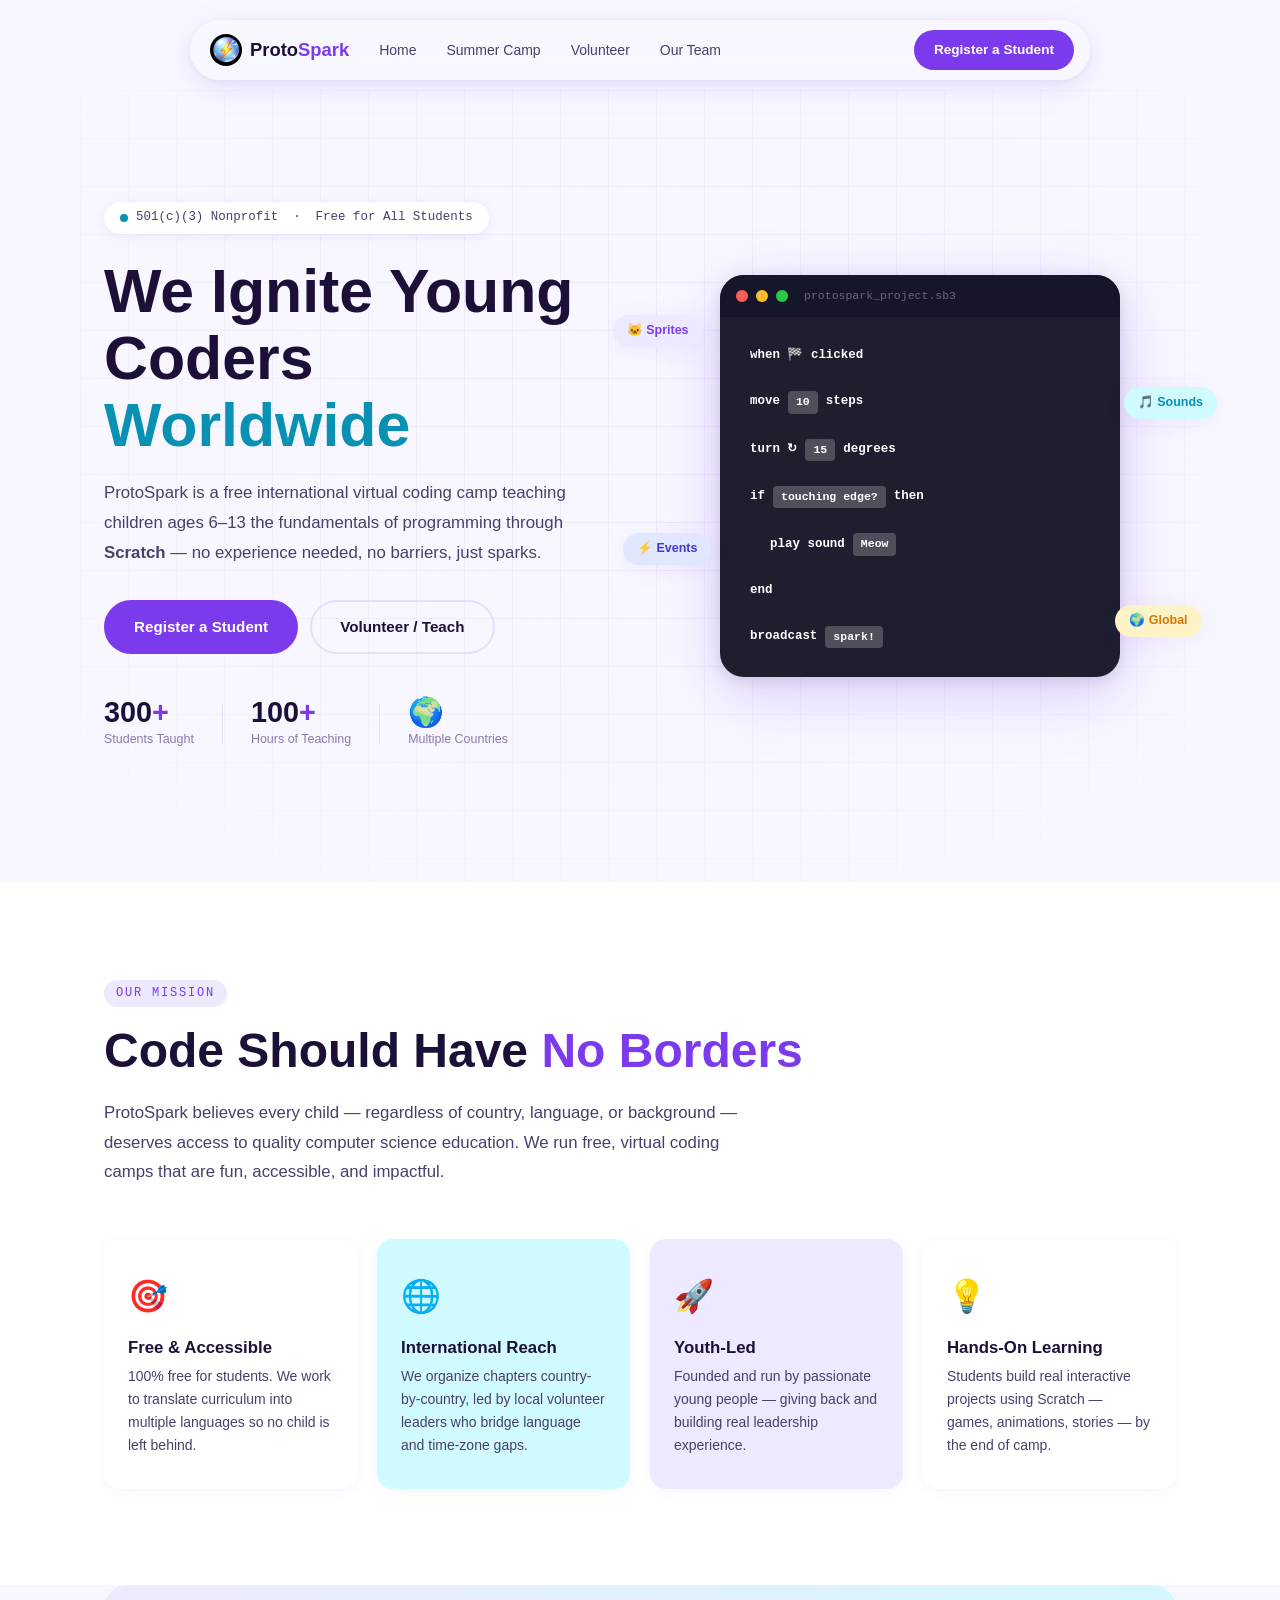
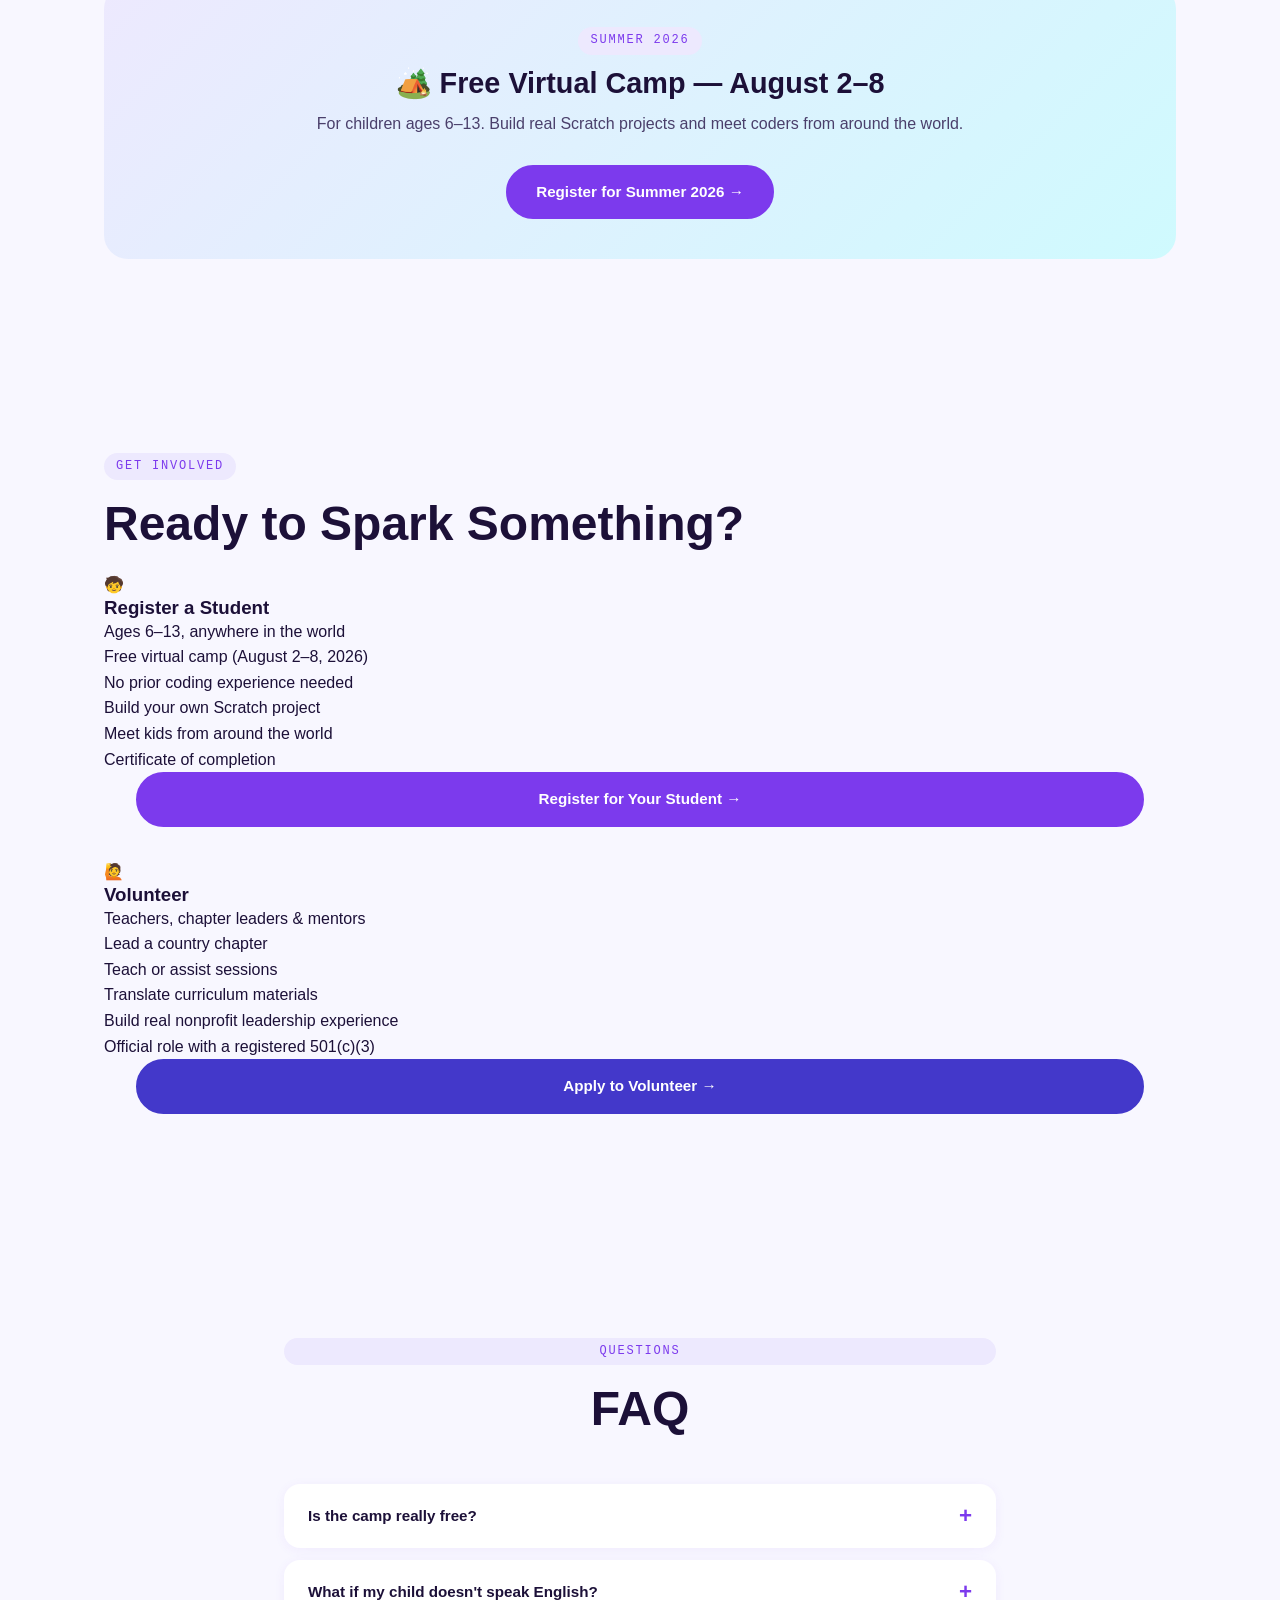
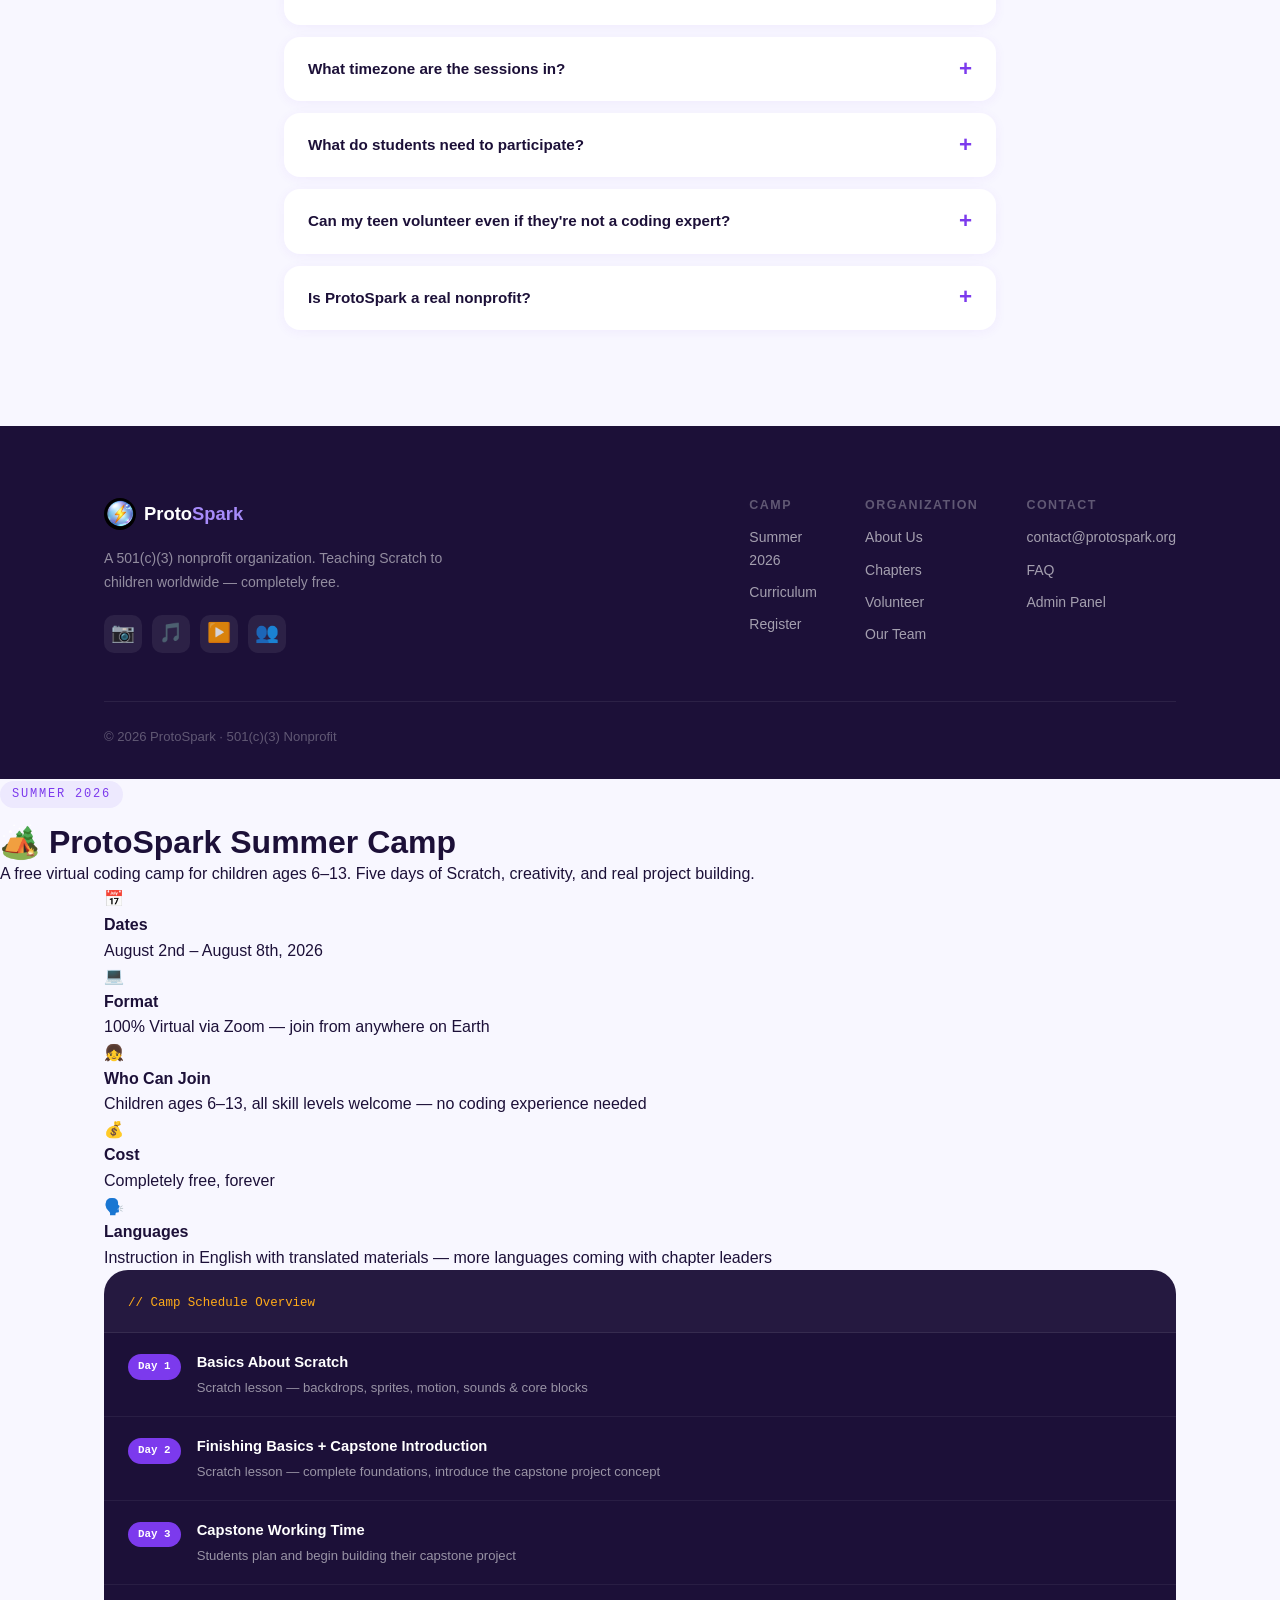
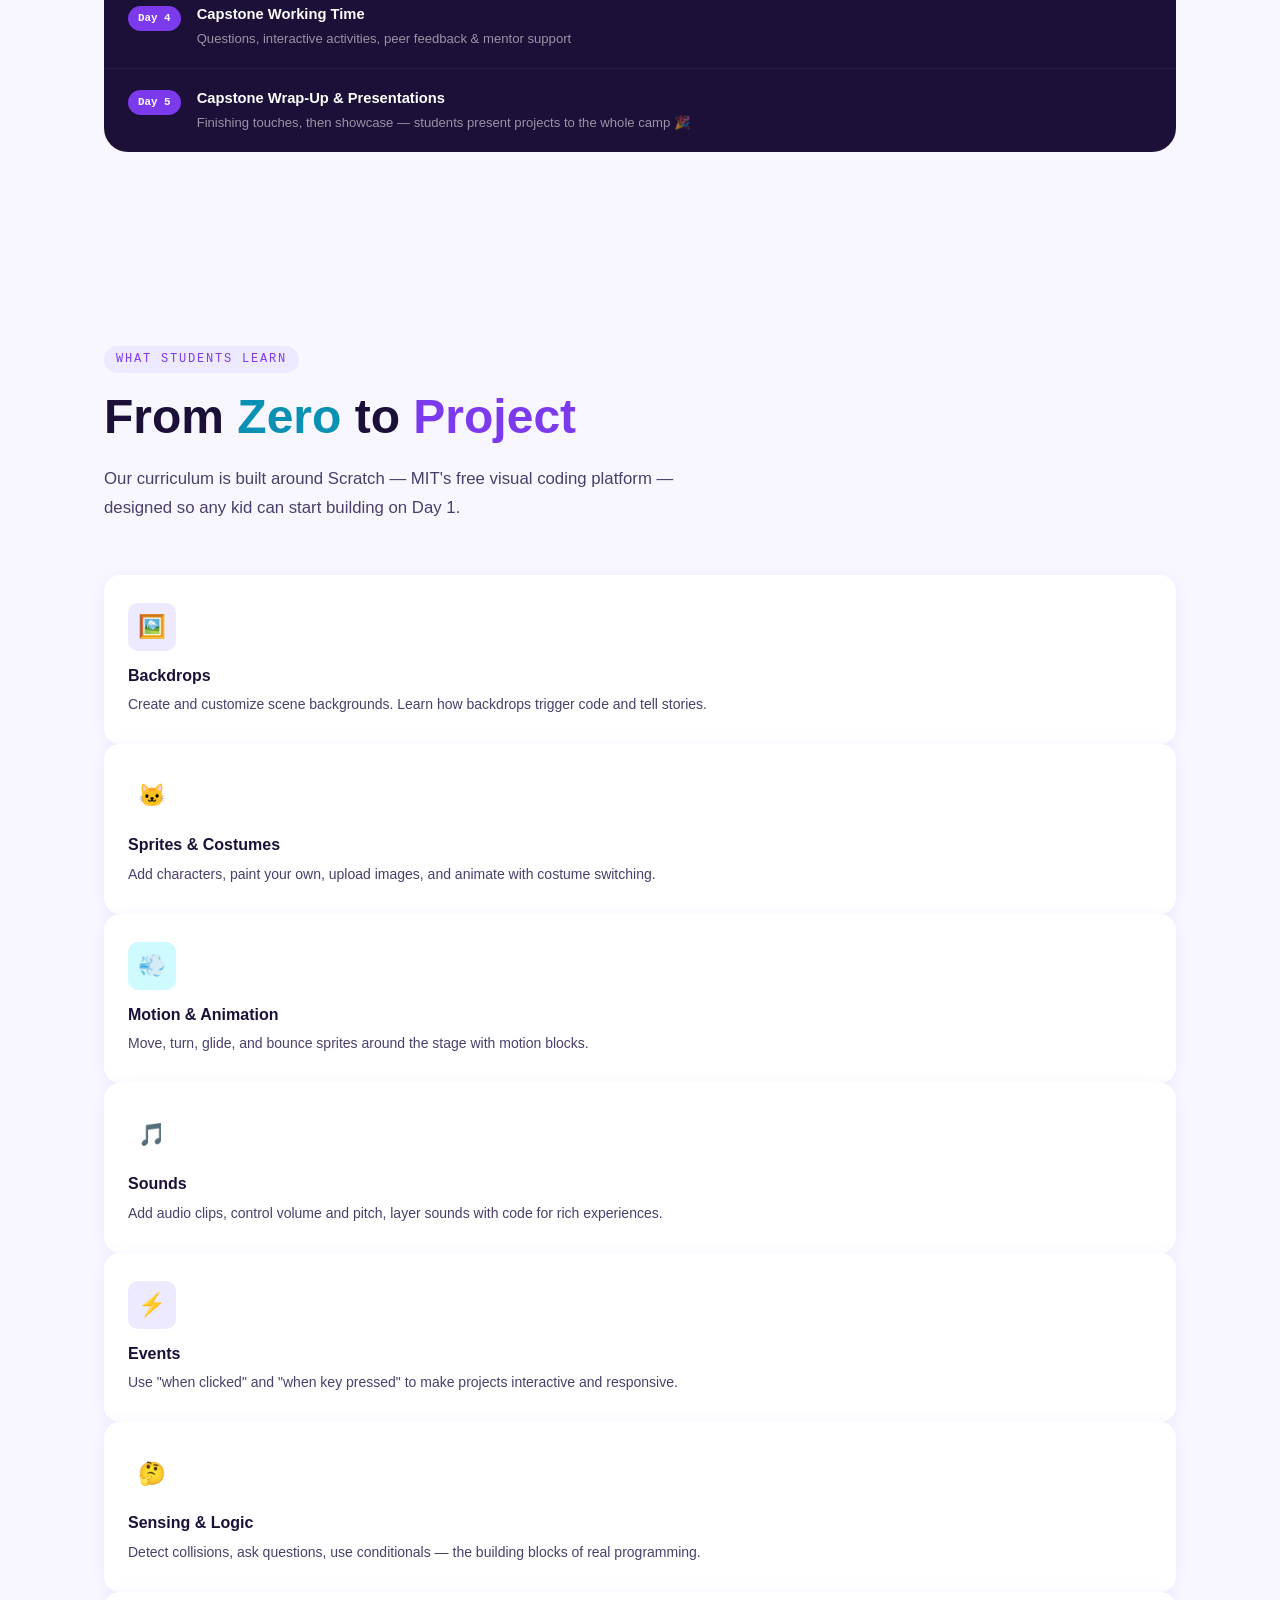
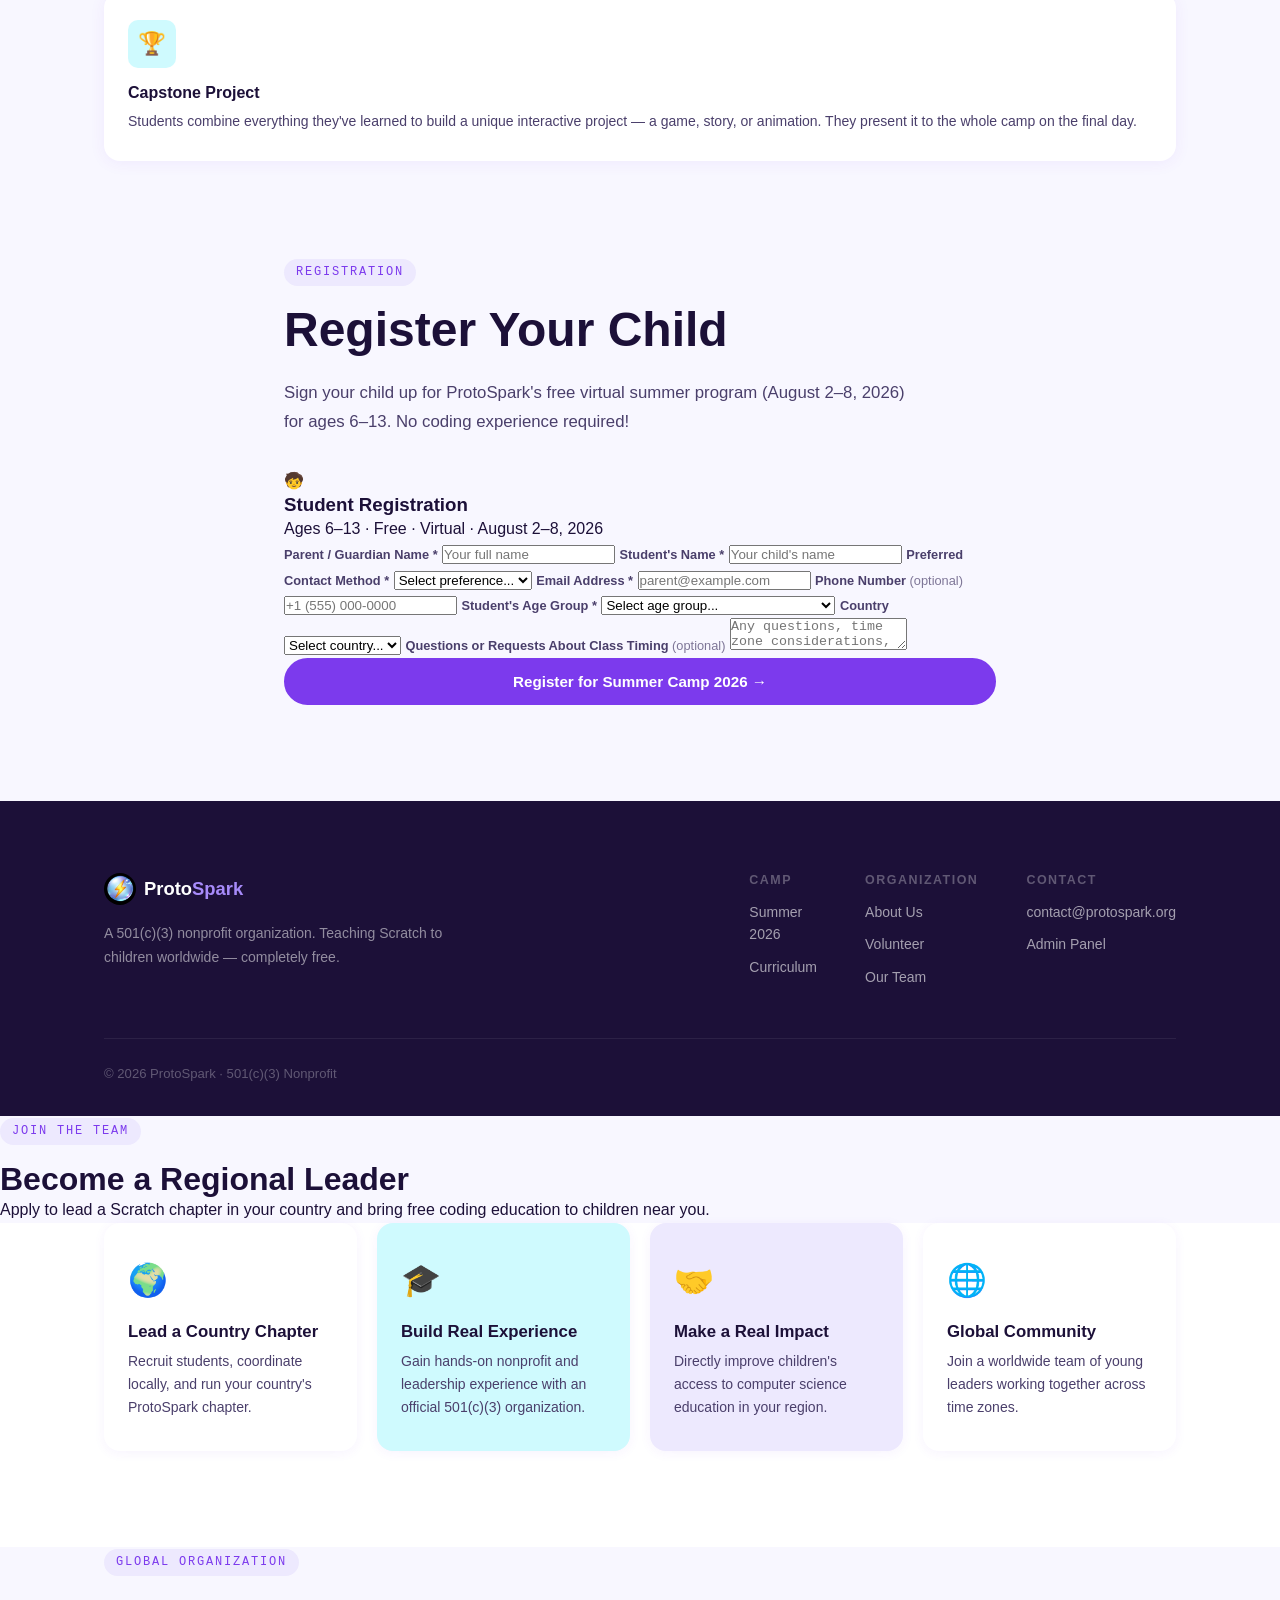
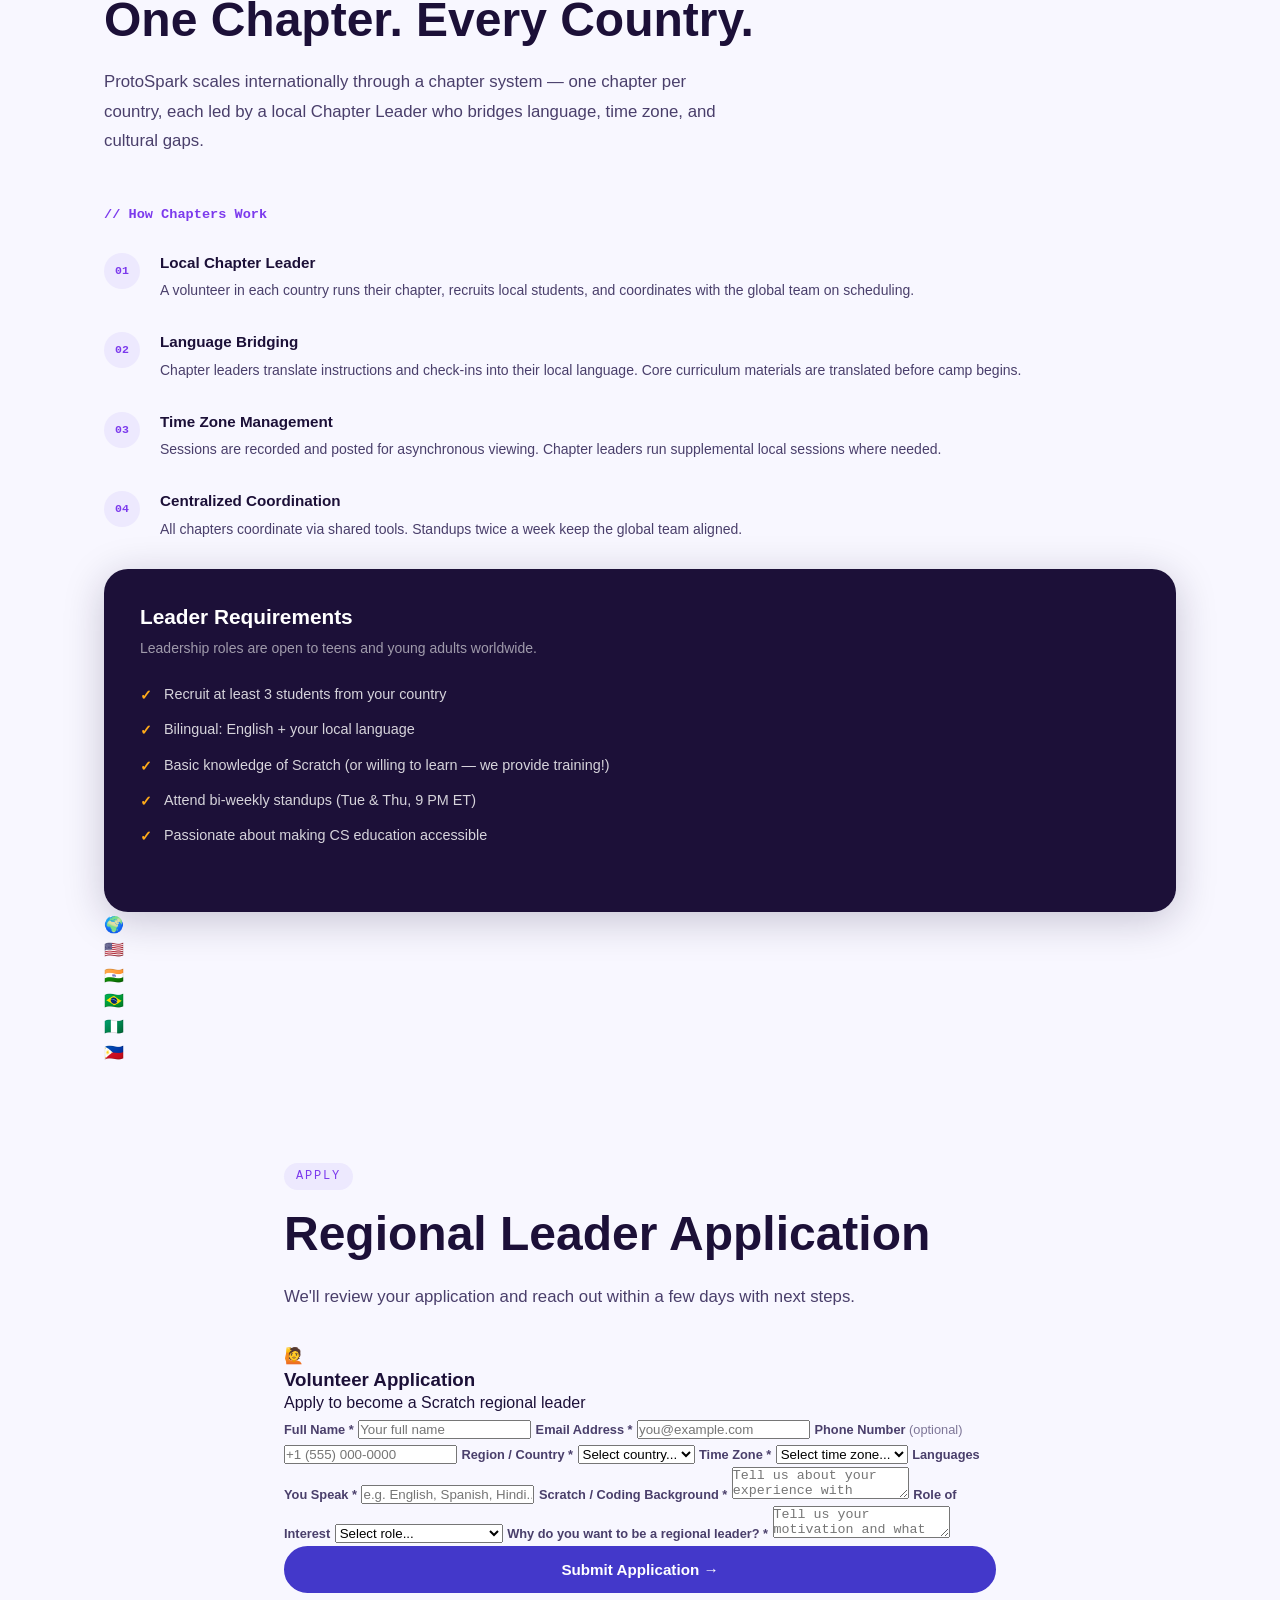
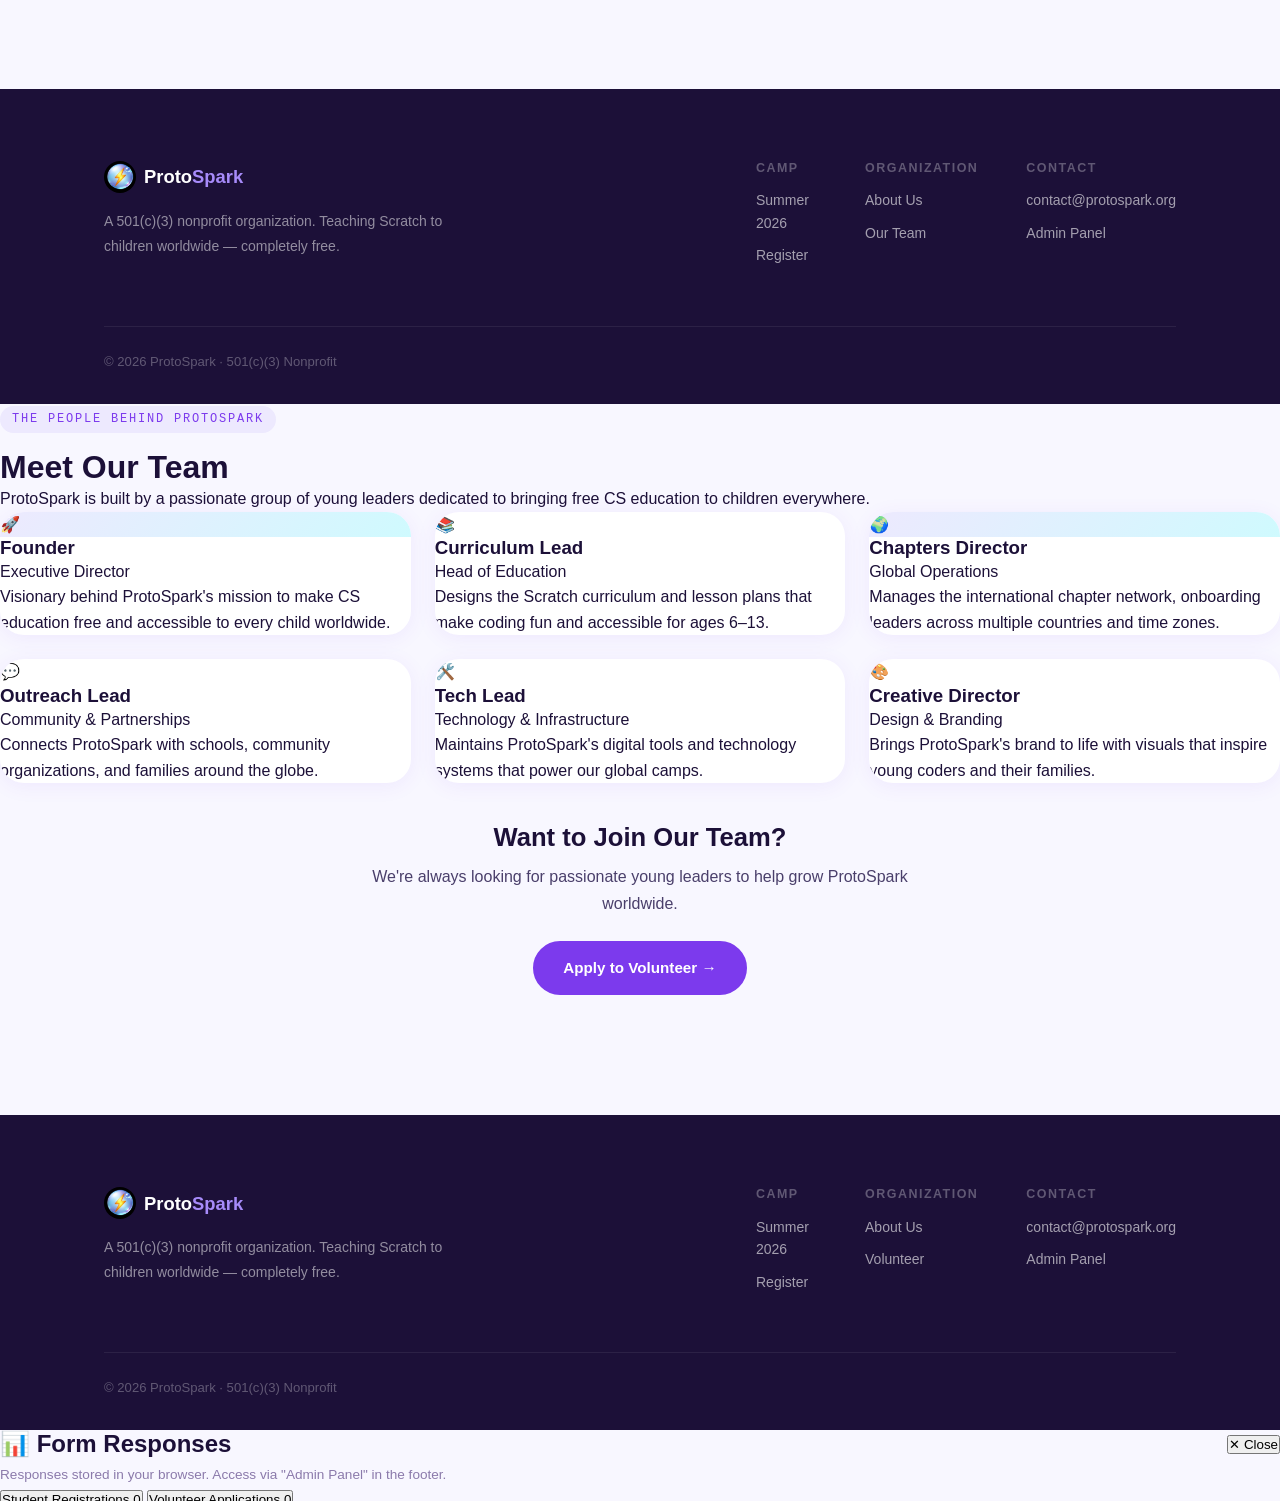
==== commit 11c216de: "Update index.html" ====
--- a/index.html
+++ b/index.html
@@ -4,255 +4,806 @@
   <meta charset="UTF-8" />
   <meta name="viewport" content="width=device-width, initial-scale=1.0" />
   <title>ProtoSpark — Igniting Young Coders Worldwide</title>
-  <meta name="description" content="ProtoSpark is a free 501(c)(3) nonprofit teaching Scratch coding to children ages 6–13 through international virtual camps." />
   <link rel="preconnect" href="https://fonts.googleapis.com" />
   <link rel="preconnect" href="https://fonts.gstatic.com" crossorigin />
   <link href="https://fonts.googleapis.com/css2?family=Space+Grotesk:wght@300;400;500;600;700&family=Space+Mono:ital,wght@0,400;0,700;1,400&family=Inter:wght@300;400;500;600&display=swap" rel="stylesheet" />
   <link rel="stylesheet" href="styles.css" />
 </head>
-<body data-page="home">
-
-  <!-- ───────────────── FLOATING NAV ───────────────── -->
-  <header class="nav-wrapper" role="banner">
-    <nav class="nav-inner" aria-label="Main navigation">
-      <a href="index.html" class="logo" aria-label="ProtoSpark Home">
-        <img src="images/logo.png" alt="ProtoSpark logo" class="logo-img" />
-        <span class="logo-fallback" aria-hidden="true">⚡</span>
+<body>
+
+  <!-- ───────────────── NAV (floating capsule) ───────────────── -->
+  <header class="nav-wrapper">
+    <nav class="nav-inner">
+      <a href="#" class="logo" onclick="showPage('home'); return false;">
+        <img class="logo-img" src="[data-uri]" alt="ProtoSpark logo" />
         <span class="logo-text">Proto<span class="logo-accent">Spark</span></span>
       </a>
-      <ul class="nav-links" role="list">
-        <li><a href="index.html" data-nav="home">Home</a></li>
-        <li><a href="summer-camp.html" data-nav="camp">Summer Camp</a></li>
-        <li><a href="volunteer.html" data-nav="volunteer">Volunteer</a></li>
-        <li><a href="team.html" data-nav="team">Our Team</a></li>
+      <ul class="nav-links">
+        <li><a data-page="home"      onclick="showPage('home');      return false;" href="#">Home</a></li>
+        <li><a data-page="camp"      onclick="showPage('camp');      return false;" href="#">Summer Camp</a></li>
+        <li><a data-page="volunteer" onclick="showPage('volunteer'); return false;" href="#">Volunteer</a></li>
+        <li><a data-page="team"      onclick="showPage('team');      return false;" href="#">Our Team</a></li>
       </ul>
-      <a href="summer-camp.html#register" class="btn btn-nav">Register Now →</a>
-      <button class="nav-toggle" aria-label="Open menu" aria-expanded="false" aria-controls="mobile-nav">
+      <a href="#" class="btn btn-nav" onclick="showPage('camp'); return false;">Register a Student</a>
+      <button class="nav-toggle" aria-label="Toggle menu">
         <span></span><span></span><span></span>
       </button>
     </nav>
   </header>
 
-  <!-- Mobile nav panel -->
-  <div class="nav-mobile-panel" id="mobile-nav" role="navigation" aria-label="Mobile navigation">
-    <a href="index.html">Home</a>
-    <a href="summer-camp.html">Summer Camp</a>
-    <a href="volunteer.html">Volunteer</a>
-    <a href="team.html">Our Team</a>
-    <a href="summer-camp.html#register" class="btn-nav-mobile">Register Now →</a>
+  <!-- ═══════════════════════════════════
+       HOME PAGE
+  ═══════════════════════════════════ -->
+  <div id="page-home" class="page active">
+
+    <!-- HERO -->
+    <section class="hero" id="home">
+      <div class="hero-bg"><div class="grid-overlay"></div></div>
+      <div class="hero-content">
+        <div class="hero-badge">
+          <span class="badge-dot"></span>
+          501(c)(3) Nonprofit &nbsp;·&nbsp; Free for All Students
+        </div>
+        <h1 class="hero-title">
+          We <span class="highlight-pink">Ignite</span> Young<br />
+          Coders <span class="highlight-teal">Worldwide</span>
+        </h1>
+        <p class="hero-sub">
+          ProtoSpark is a free international virtual coding camp teaching children ages 6–13 the fundamentals of programming through <strong>Scratch</strong> — no experience needed, no barriers, just sparks.
+        </p>
+        <div class="hero-cta">
+          <a href="#" class="btn btn-primary" onclick="showPage('camp'); return false;">Register a Student</a>
+          <a href="#" class="btn btn-ghost"   onclick="showPage('volunteer'); return false;">Volunteer / Teach</a>
+        </div>
+        <div class="hero-stats">
+          <div class="stat">
+            <span class="stat-num">300<span class="stat-plus">+</span></span>
+            <span class="stat-label">Students Taught</span>
+          </div>
+          <div class="stat-divider"></div>
+          <div class="stat">
+            <span class="stat-num">100<span class="stat-plus">+</span></span>
+            <span class="stat-label">Hours of Teaching</span>
+          </div>
+          <div class="stat-divider"></div>
+          <div class="stat">
+            <span class="stat-num">🌍</span>
+            <span class="stat-label">Multiple Countries</span>
+          </div>
+        </div>
+      </div>
+      <div class="hero-visual">
+        <div class="scratch-window">
+          <div class="window-bar">
+            <span class="dot red"></span>
+            <span class="dot yellow"></span>
+            <span class="dot green"></span>
+            <span class="window-title">protospark_project.sb3</span>
+          </div>
+          <div class="window-body">
+            <div class="code-block purple">when 🏁 clicked</div>
+            <div class="code-block blue">move <span class="code-val">10</span> steps</div>
+            <div class="code-block blue">turn ↻ <span class="code-val">15</span> degrees</div>
+            <div class="code-block yellow">if <span class="code-val">touching edge?</span> then</div>
+            <div class="code-block pink indent">play sound <span class="code-val">Meow</span></div>
+            <div class="code-block yellow">end</div>
+            <div class="code-block teal">broadcast <span class="code-val">spark!</span></div>
+          </div>
+        </div>
+        <!-- All four tags styled identically (fully coloured, no filter/graying) -->
+        <div class="floating-tag tag-1">🐱 Sprites</div>
+        <div class="floating-tag tag-2">🎵 Sounds</div>
+        <div class="floating-tag tag-3">⚡ Events</div>
+        <div class="floating-tag tag-4">🌍 Global</div>
+      </div>
+    </section>
+
+    <!-- ABOUT -->
+    <section class="about section" id="about">
+      <div class="container">
+        <div class="section-label">Our Mission</div>
+        <h2 class="section-title">Code Should Have <span class="highlight-purple">No Borders</span></h2>
+        <p class="section-sub">
+          ProtoSpark believes every child — regardless of country, language, or background — deserves access to quality computer science education. We run free, virtual coding camps that are fun, accessible, and impactful.
+        </p>
+        <div class="about-cards">
+          <div class="about-card card-pink fade-up">
+            <div class="card-icon">🎯</div>
+            <h3>Free &amp; Accessible</h3>
+            <p>100% free for students. We work to translate curriculum into multiple languages so no child is left behind.</p>
+          </div>
+          <div class="about-card card-teal fade-up" style="transition-delay:0.08s">
+            <div class="card-icon">🌐</div>
+            <h3>International Reach</h3>
+            <p>We organize chapters country-by-country, led by local volunteer leaders who bridge language and time-zone gaps.</p>
+          </div>
+          <div class="about-card card-purple fade-up" style="transition-delay:0.16s">
+            <div class="card-icon">🚀</div>
+            <h3>Youth-Led</h3>
+            <p>Founded and run by passionate young people — giving back and building real leadership experience.</p>
+          </div>
+          <div class="about-card card-yellow fade-up" style="transition-delay:0.24s">
+            <div class="card-icon">💡</div>
+            <h3>Hands-On Learning</h3>
+            <p>Students build real interactive projects using Scratch — games, animations, stories — by the end of camp.</p>
+          </div>
+        </div>
+      </div>
+    </section>
+
+    <!-- CAMP PROMO BANNER -->
+    <section class="section" style="padding-top:0; padding-bottom:96px;">
+      <div class="container">
+        <div class="camp-promo-banner fade-scale" style="background: linear-gradient(135deg, var(--purple-light), var(--teal-light)); border-radius: var(--radius-lg); padding: 40px; text-align:center;">
+          <div class="section-label" style="margin-bottom:12px">Summer 2026</div>
+          <h2 style="font-size:1.8rem; color: var(--text); margin-bottom:10px;">🏕️ Free Virtual Camp — August 2–8</h2>
+          <p style="color:var(--text-mid); margin-bottom:28px; font-size:1rem; line-height:1.7;">For children ages 6–13. Build real Scratch projects and meet coders from around the world.</p>
+          <a href="#" class="btn btn-primary" onclick="showPage('camp'); return false;">Register for Summer 2026 →</a>
+        </div>
+      </div>
+    </section>
+
+    <!-- GET INVOLVED (teaser cards) -->
+    <section class="join section" id="join">
+      <div class="container">
+        <div class="section-label">Get Involved</div>
+        <h2 class="section-title">Ready to <span class="highlight-yellow">Spark</span> Something?</h2>
+        <div class="join-cards">
+
+          <!-- Student teaser -->
+          <div class="join-card student-card fade-left">
+            <div class="join-card-header">
+              <span class="join-emoji">🧒</span>
+              <h3>Register a Student</h3>
+              <p>Ages 6–13, anywhere in the world</p>
+            </div>
+            <ul class="join-list">
+              <li>Free virtual camp (August 2–8, 2026)</li>
+              <li>No prior coding experience needed</li>
+              <li>Build your own Scratch project</li>
+              <li>Meet kids from around the world</li>
+              <li>Certificate of completion</li>
+            </ul>
+            <div style="padding: 0 32px 32px;">
+              <a href="#" class="btn btn-primary full-width" onclick="showPage('camp'); return false;">Register for Your Student →</a>
+            </div>
+          </div>
+
+          <!-- Volunteer teaser -->
+          <div class="join-card volunteer-card fade-right">
+            <div class="join-card-header">
+              <span class="join-emoji">🙋</span>
+              <h3>Volunteer</h3>
+              <p>Teachers, chapter leaders &amp; mentors</p>
+            </div>
+            <ul class="join-list">
+              <li>Lead a country chapter</li>
+              <li>Teach or assist sessions</li>
+              <li>Translate curriculum materials</li>
+              <li>Build real nonprofit leadership experience</li>
+              <li>Official role with a registered 501(c)(3)</li>
+            </ul>
+            <div style="padding: 0 32px 32px;">
+              <a href="#" class="btn btn-secondary full-width" onclick="showPage('volunteer'); return false;">Apply to Volunteer →</a>
+            </div>
+          </div>
+
+        </div>
+      </div>
+    </section>
+
+    <!-- FAQ -->
+    <section class="faq section" id="faq">
+      <div class="container container-narrow">
+        <div class="section-label">Questions</div>
+        <h2 class="section-title">FAQ</h2>
+        <div class="faq-list">
+          <details class="faq-item fade-up">
+            <summary>Is the camp really free?</summary>
+            <p>Yes — 100% free for all students. ProtoSpark is a registered 501(c)(3) nonprofit and our mission is to remove every barrier to CS education.</p>
+          </details>
+          <details class="faq-item fade-up">
+            <summary>What if my child doesn't speak English?</summary>
+            <p>We are actively working to translate all curriculum materials into multiple languages. Chapter leaders in each country provide instruction in the local language. When registering, indicate your preferred language and we'll connect you with the right chapter.</p>
+          </details>
+          <details class="faq-item fade-up">
+            <summary>What timezone are the sessions in?</summary>
+            <p>Live sessions are scheduled to accommodate the largest number of participants globally. All sessions are recorded and available for asynchronous viewing. Chapter leaders also run local timezone-friendly sessions.</p>
+          </details>
+          <details class="faq-item fade-up">
+            <summary>What do students need to participate?</summary>
+            <p>A device (computer, tablet, or Chromebook) with internet access and a free Scratch account at scratch.mit.edu. No downloads or paid software required.</p>
+          </details>
+          <details class="faq-item fade-up">
+            <summary>Can my teen volunteer even if they're not a coding expert?</summary>
+            <p>Absolutely. Chapter leaders need to be willing to learn Scratch, not already know it. We provide training and all curriculum materials before camp starts.</p>
+          </details>
+          <details class="faq-item fade-up">
+            <summary>Is ProtoSpark a real nonprofit?</summary>
+            <p>Yes! ProtoSpark is in the process of finalizing its 501(c)(3) registration with the IRS. All organizational records and leadership structure are in place.</p>
+          </details>
+        </div>
+      </div>
+    </section>
+
+    <!-- FOOTER -->
+    <footer class="footer">
+      <div class="container">
+        <div class="footer-top">
+          <div class="footer-brand">
+            <a href="#" class="logo" onclick="showPage('home'); return false;">
+              <img class="logo-img" src="[data-uri]" alt="ProtoSpark logo" />
+              <span class="logo-text">Proto<span class="logo-accent">Spark</span></span>
+            </a>
+            <p>A 501(c)(3) nonprofit organization. Teaching Scratch to children worldwide — completely free.</p>
+            <div class="social-links">
+              <a href="#" aria-label="Instagram">📷</a>
+              <a href="#" aria-label="TikTok">🎵</a>
+              <a href="#" aria-label="YouTube">▶️</a>
+              <a href="#" aria-label="Facebook">👥</a>
+            </div>
+          </div>
+          <div class="footer-links">
+            <div class="footer-col">
+              <h5>Camp</h5>
+              <a href="#" onclick="showPage('camp'); return false;">Summer 2026</a>
+              <a href="#" onclick="showPage('camp'); return false;">Curriculum</a>
+              <a href="#" onclick="showPage('camp'); return false;">Register</a>
+            </div>
+            <div class="footer-col">
+              <h5>Organization</h5>
+              <a href="#" onclick="showPage('home'); return false;">About Us</a>
+              <a href="#" onclick="showPage('volunteer'); return false;">Chapters</a>
+              <a href="#" onclick="showPage('volunteer'); return false;">Volunteer</a>
+              <a href="#" onclick="showPage('team'); return false;">Our Team</a>
+            </div>
+            <div class="footer-col">
+              <h5>Contact</h5>
+              <a href="mailto:contact@protospark.org">contact@protospark.org</a>
+              <a href="#faq">FAQ</a>
+              <a href="#" onclick="openAdmin(); return false;">Admin Panel</a>
+            </div>
+          </div>
+        </div>
+        <div class="footer-bottom">
+          <span>© 2026 ProtoSpark · 501(c)(3) Nonprofit</span>
+        </div>
+      </div>
+    </footer>
+
+  </div><!-- /page-home -->
+
+
+  <!-- ═══════════════════════════════════
+       SUMMER CAMP PAGE
+  ═══════════════════════════════════ -->
+  <div id="page-camp" class="page">
+
+    <div class="team-hero">
+      <div class="section-label">Summer 2026</div>
+      <h1>🏕️ ProtoSpark Summer Camp</h1>
+      <p>A free virtual coding camp for children ages 6–13. Five days of Scratch, creativity, and real project building.</p>
+    </div>
+
+    <!-- Camp info details -->
+    <section class="camp section" style="padding-top:0">
+      <div class="container">
+        <div class="camp-grid">
+          <div class="camp-info fade-left">
+            <div class="camp-detail">
+              <span class="camp-icon">📅</span>
+              <div><strong>Dates</strong><p>August 2nd – August 8th, 2026</p></div>
+            </div>
+            <div class="camp-detail">
+              <span class="camp-icon">💻</span>
+              <div><strong>Format</strong><p>100% Virtual via Zoom — join from anywhere on Earth</p></div>
+            </div>
+            <div class="camp-detail">
+              <span class="camp-icon">👧</span>
+              <div><strong>Who Can Join</strong><p>Children ages 6–13, all skill levels welcome — no coding experience needed</p></div>
+            </div>
+            <div class="camp-detail">
+              <span class="camp-icon">💰</span>
+              <div><strong>Cost</strong><p>Completely free, forever</p></div>
+            </div>
+            <div class="camp-detail">
+              <span class="camp-icon">🗣️</span>
+              <div><strong>Languages</strong><p>Instruction in English with translated materials — more languages coming with chapter leaders</p></div>
+            </div>
+          </div>
+
+          <!-- Updated 5-day schedule -->
+          <div class="camp-schedule fade-right">
+            <div class="schedule-header">
+              <span class="mono">// Camp Schedule Overview</span>
+            </div>
+            <div class="schedule-day">
+              <span class="day-badge">Day 1</span>
+              <div class="day-content">
+                <strong>Basics About Scratch</strong>
+                <p>Scratch lesson — backdrops, sprites, motion, sounds &amp; core blocks</p>
+              </div>
+            </div>
+            <div class="schedule-day">
+              <span class="day-badge">Day 2</span>
+              <div class="day-content">
+                <strong>Finishing Basics + Capstone Introduction</strong>
+                <p>Scratch lesson — complete foundations, introduce the capstone project concept</p>
+              </div>
+            </div>
+            <div class="schedule-day">
+              <span class="day-badge">Day 3</span>
+              <div class="day-content">
+                <strong>Capstone Working Time</strong>
+                <p>Students plan and begin building their capstone project</p>
+              </div>
+            </div>
+            <div class="schedule-day">
+              <span class="day-badge">Day 4</span>
+              <div class="day-content">
+                <strong>Capstone Working Time</strong>
+                <p>Questions, interactive activities, peer feedback &amp; mentor support</p>
+              </div>
+            </div>
+            <div class="schedule-day">
+              <span class="day-badge">Day 5</span>
+              <div class="day-content">
+                <strong>Capstone Wrap-Up &amp; Presentations</strong>
+                <p>Finishing touches, then showcase — students present projects to the whole camp 🎉</p>
+              </div>
+            </div>
+          </div>
+        </div>
+      </div>
+    </section>
+
+    <!-- Curriculum -->
+    <section class="learn section" id="learn">
+      <div class="container">
+        <div class="section-label">What Students Learn</div>
+        <h2 class="section-title">From <span class="highlight-teal">Zero</span> to <span class="highlight-purple">Project</span></h2>
+        <p class="section-sub">Our curriculum is built around Scratch — MIT's free visual coding platform — designed so any kid can start building on Day 1.</p>
+        <div class="learn-grid">
+          <div class="learn-card fade-up">
+            <div class="learn-icon" style="background: var(--purple-light);">🖼️</div>
+            <h4>Backdrops</h4>
+            <p>Create and customize scene backgrounds. Learn how backdrops trigger code and tell stories.</p>
+          </div>
+          <div class="learn-card fade-up" style="transition-delay:0.07s">
+            <div class="learn-icon" style="background: var(--pink-light);">🐱</div>
+            <h4>Sprites &amp; Costumes</h4>
+            <p>Add characters, paint your own, upload images, and animate with costume switching.</p>
+          </div>
+          <div class="learn-card fade-up" style="transition-delay:0.14s">
+            <div class="learn-icon" style="background: var(--teal-light);">💨</div>
+            <h4>Motion &amp; Animation</h4>
+            <p>Move, turn, glide, and bounce sprites around the stage with motion blocks.</p>
+          </div>
+          <div class="learn-card fade-up" style="transition-delay:0.21s">
+            <div class="learn-icon" style="background: var(--yellow-light);">🎵</div>
+            <h4>Sounds</h4>
+            <p>Add audio clips, control volume and pitch, layer sounds with code for rich experiences.</p>
+          </div>
+          <div class="learn-card fade-up" style="transition-delay:0.28s">
+            <div class="learn-icon" style="background: var(--purple-light);">⚡</div>
+            <h4>Events</h4>
+            <p>Use "when clicked" and "when key pressed" to make projects interactive and responsive.</p>
+          </div>
+          <div class="learn-card fade-up" style="transition-delay:0.35s">
+            <div class="learn-icon" style="background: var(--pink-light);">🤔</div>
+            <h4>Sensing &amp; Logic</h4>
+            <p>Detect collisions, ask questions, use conditionals — the building blocks of real programming.</p>
+          </div>
+          <div class="learn-card capstone-card fade-up" style="grid-column: span 2; transition-delay:0.42s">
+            <div class="learn-icon" style="background: var(--teal-light);">🏆</div>
+            <h4>Capstone Project</h4>
+            <p>Students combine everything they've learned to build a unique interactive project — a game, story, or animation. They present it to the whole camp on the final day.</p>
+          </div>
+        </div>
+      </div>
+    </section>
+
+    <!-- Student Registration Form -->
+    <section class="section" style="padding-top: 0;">
+      <div class="container container-narrow">
+        <div class="section-label">Registration</div>
+        <h2 class="section-title">Register Your Child</h2>
+        <p class="section-sub" style="margin-bottom:32px;">Sign your child up for ProtoSpark's free virtual summer program (August 2–8, 2026) for ages 6–13. No coding experience required!</p>
+        <div class="join-card student-card fade-scale">
+          <div class="join-card-header">
+            <span class="join-emoji">🧒</span>
+            <h3>Student Registration</h3>
+            <p>Ages 6–13 · Free · Virtual · August 2–8, 2026</p>
+          </div>
+          <form class="join-form" id="student-form">
+            <label style="font-size:0.8rem;font-weight:600;color:var(--text-mid)">Parent / Guardian Name *</label>
+            <input type="text" name="parent-name" placeholder="Your full name" required />
+            <label style="font-size:0.8rem;font-weight:600;color:var(--text-mid)">Student's Name *</label>
+            <input type="text" name="student-name" placeholder="Your child's name" required />
+            <label style="font-size:0.8rem;font-weight:600;color:var(--text-mid)">Preferred Contact Method *</label>
+            <select name="contact-pref" required>
+              <option value="" disabled selected>Select preference...</option>
+              <option>Email</option>
+              <option>Phone / Text</option>
+              <option>Either</option>
+            </select>
+            <label style="font-size:0.8rem;font-weight:600;color:var(--text-mid)">Email Address *</label>
+            <input type="email" name="email" placeholder="parent@example.com" required />
+            <label style="font-size:0.8rem;font-weight:600;color:var(--text-mid)">Phone Number <span style="font-weight:400;opacity:0.7">(optional)</span></label>
+            <input type="tel" name="phone" placeholder="+1 (555) 000-0000" />
+            <label style="font-size:0.8rem;font-weight:600;color:var(--text-mid)">Student's Age Group *</label>
+            <select name="age-group" required>
+              <option value="" disabled selected>Select age group...</option>
+              <option>6–8 years old (Beginner group)</option>
+              <option>9–11 years old (Intermediate group)</option>
+              <option>12–13 years old (Advanced group)</option>
+            </select>
+            <label style="font-size:0.8rem;font-weight:600;color:var(--text-mid)">Country</label>
+            <select name="country">
+              <option value="" disabled selected>Select country...</option>
+              <option>United States</option>
+              <option>India</option>
+              <option>Nigeria</option>
+              <option>Philippines</option>
+              <option>Brazil</option>
+              <option>United Kingdom</option>
+              <option>Canada</option>
+              <option>Other</option>
+            </select>
+            <label style="font-size:0.8rem;font-weight:600;color:var(--text-mid)">Questions or Requests About Class Timing <span style="font-weight:400;opacity:0.7">(optional)</span></label>
+            <textarea name="notes" placeholder="Any questions, time zone considerations, or special requests for your child's class placement..."></textarea>
+            <button type="submit" class="btn btn-primary full-width">Register for Summer Camp 2026 →</button>
+          </form>
+        </div>
+      </div>
+    </section>
+
+    <!-- Footer repeated -->
+    <footer class="footer">
+      <div class="container">
+        <div class="footer-top">
+          <div class="footer-brand">
+            <a href="#" class="logo" onclick="showPage('home'); return false;">
+              <img class="logo-img" src="[data-uri]" alt="ProtoSpark logo" />
+              <span class="logo-text">Proto<span class="logo-accent">Spark</span></span>
+            </a>
+            <p>A 501(c)(3) nonprofit organization. Teaching Scratch to children worldwide — completely free.</p>
+          </div>
+          <div class="footer-links">
+            <div class="footer-col">
+              <h5>Camp</h5>
+              <a href="#" onclick="showPage('camp'); return false;">Summer 2026</a>
+              <a href="#" onclick="showPage('camp'); return false;">Curriculum</a>
+            </div>
+            <div class="footer-col">
+              <h5>Organization</h5>
+              <a href="#" onclick="showPage('home'); return false;">About Us</a>
+              <a href="#" onclick="showPage('volunteer'); return false;">Volunteer</a>
+              <a href="#" onclick="showPage('team'); return false;">Our Team</a>
+            </div>
+            <div class="footer-col">
+              <h5>Contact</h5>
+              <a href="mailto:contact@protospark.org">contact@protospark.org</a>
+              <a href="#" onclick="openAdmin(); return false;">Admin Panel</a>
+            </div>
+          </div>
+        </div>
+        <div class="footer-bottom"><span>© 2026 ProtoSpark · 501(c)(3) Nonprofit</span></div>
+      </div>
+    </footer>
+
+  </div><!-- /page-camp -->
+
+
+  <!-- ═══════════════════════════════════
+       VOLUNTEER PAGE
+  ═══════════════════════════════════ -->
+  <div id="page-volunteer" class="page">
+
+    <div class="team-hero">
+      <div class="section-label">Join the Team</div>
+      <h1>Become a Regional Leader</h1>
+      <p>Apply to lead a Scratch chapter in your country and bring free coding education to children near you.</p>
+    </div>
+
+    <!-- Perks -->
+    <section class="about section" style="padding-top:0">
+      <div class="container">
+        <div class="about-cards">
+          <div class="about-card card-pink fade-up">
+            <div class="card-icon">🌍</div>
+            <h3>Lead a Country Chapter</h3>
+            <p>Recruit students, coordinate locally, and run your country's ProtoSpark chapter.</p>
+          </div>
+          <div class="about-card card-teal fade-up" style="transition-delay:0.08s">
+            <div class="card-icon">🎓</div>
+            <h3>Build Real Experience</h3>
+            <p>Gain hands-on nonprofit and leadership experience with an official 501(c)(3) organization.</p>
+          </div>
+          <div class="about-card card-purple fade-up" style="transition-delay:0.16s">
+            <div class="card-icon">🤝</div>
+            <h3>Make a Real Impact</h3>
+            <p>Directly improve children's access to computer science education in your region.</p>
+          </div>
+          <div class="about-card card-yellow fade-up" style="transition-delay:0.24s">
+            <div class="card-icon">🌐</div>
+            <h3>Global Community</h3>
+            <p>Join a worldwide team of young leaders working together across time zones.</p>
+          </div>
+        </div>
+      </div>
+    </section>
+
+    <!-- Chapter model -->
+    <section class="chapters section" id="chapters" style="padding-top:0">
+      <div class="container">
+        <div class="section-label">Global Organization</div>
+        <h2 class="section-title">One Chapter. <span class="highlight-pink">Every Country.</span></h2>
+        <p class="section-sub">ProtoSpark scales internationally through a chapter system — one chapter per country, each led by a local Chapter Leader who bridges language, time zone, and cultural gaps.</p>
+        <div class="chapters-layout">
+          <div class="chapter-model">
+            <h3 class="mono">// How Chapters Work</h3>
+            <div class="chapter-step fade-left">
+              <span class="step-num">01</span>
+              <div>
+                <strong>Local Chapter Leader</strong>
+                <p>A volunteer in each country runs their chapter, recruits local students, and coordinates with the global team on scheduling.</p>
+              </div>
+            </div>
+            <div class="chapter-step fade-left" style="transition-delay:0.1s">
+              <span class="step-num">02</span>
+              <div>
+                <strong>Language Bridging</strong>
+                <p>Chapter leaders translate instructions and check-ins into their local language. Core curriculum materials are translated before camp begins.</p>
+              </div>
+            </div>
+            <div class="chapter-step fade-left" style="transition-delay:0.2s">
+              <span class="step-num">03</span>
+              <div>
+                <strong>Time Zone Management</strong>
+                <p>Sessions are recorded and posted for asynchronous viewing. Chapter leaders run supplemental local sessions where needed.</p>
+              </div>
+            </div>
+            <div class="chapter-step fade-left" style="transition-delay:0.3s">
+              <span class="step-num">04</span>
+              <div>
+                <strong>Centralized Coordination</strong>
+                <p>All chapters coordinate via shared tools. Standups twice a week keep the global team aligned.</p>
+              </div>
+            </div>
+          </div>
+          <div class="chapter-requirements">
+            <div class="req-card fade-right">
+              <h3>Leader Requirements</h3>
+              <p class="req-sub">Leadership roles are open to teens and young adults worldwide.</p>
+              <ul class="req-list">
+                <li><span class="req-check">✓</span> Recruit at least 3 students from your country</li>
+                <li><span class="req-check">✓</span> Bilingual: English + your local language</li>
+                <li><span class="req-check">✓</span> Basic knowledge of Scratch (or willing to learn — we provide training!)</li>
+                <li><span class="req-check">✓</span> Attend bi-weekly standups (Tue &amp; Thu, 9 PM ET)</li>
+                <li><span class="req-check">✓</span> Passionate about making CS education accessible</li>
+              </ul>
+            </div>
+            <div class="globe-visual fade-scale">
+              <div class="globe-ring ring-1"></div>
+              <div class="globe-ring ring-2"></div>
+              <div class="globe-ring ring-3"></div>
+              <div class="globe-center">🌍</div>
+              <div class="chapter-pin pin-1">🇺🇸</div>
+              <div class="chapter-pin pin-2">🇮🇳</div>
+              <div class="chapter-pin pin-3">🇧🇷</div>
+              <div class="chapter-pin pin-4">🇳🇬</div>
+              <div class="chapter-pin pin-5">🇵🇭</div>
+            </div>
+          </div>
+        </div>
+      </div>
+    </section>
+
+    <!-- Volunteer Application Form -->
+    <section class="section" style="padding-top:0">
+      <div class="container container-narrow">
+        <div class="section-label">Apply</div>
+        <h2 class="section-title">Regional Leader Application</h2>
+        <p class="section-sub" style="margin-bottom:32px;">We'll review your application and reach out within a few days with next steps.</p>
+        <div class="join-card volunteer-card fade-scale">
+          <div class="join-card-header">
+            <span class="join-emoji">🙋</span>
+            <h3>Volunteer Application</h3>
+            <p>Apply to become a Scratch regional leader</p>
+          </div>
+          <form class="join-form" id="volunteer-form">
+            <label style="font-size:0.8rem;font-weight:600;color:var(--text-mid)">Full Name *</label>
+            <input type="text" name="vol-name" placeholder="Your full name" required />
+            <label style="font-size:0.8rem;font-weight:600;color:var(--text-mid)">Email Address *</label>
+            <input type="email" name="vol-email" placeholder="you@example.com" required />
+            <label style="font-size:0.8rem;font-weight:600;color:var(--text-mid)">Phone Number <span style="font-weight:400;opacity:0.7">(optional)</span></label>
+            <input type="tel" name="vol-phone" placeholder="+1 (555) 000-0000" />
+            <label style="font-size:0.8rem;font-weight:600;color:var(--text-mid)">Region / Country *</label>
+            <select name="vol-region" required>
+              <option value="" disabled selected>Select country...</option>
+              <option>United States</option><option>India</option><option>Nigeria</option>
+              <option>Philippines</option><option>Brazil</option><option>United Kingdom</option>
+              <option>Canada</option><option>Kenya</option><option>Pakistan</option><option>Other</option>
+            </select>
+            <label style="font-size:0.8rem;font-weight:600;color:var(--text-mid)">Time Zone *</label>
+            <select name="vol-timezone" required>
+              <option value="" disabled selected>Select time zone...</option>
+              <option>EST (UTC-5)</option><option>CST (UTC-6)</option><option>MST (UTC-7)</option>
+              <option>PST (UTC-8)</option><option>GMT (UTC+0)</option><option>CET (UTC+1)</option>
+              <option>IST (UTC+5:30)</option><option>JST (UTC+9)</option><option>AEST (UTC+10)</option><option>Other</option>
+            </select>
+            <label style="font-size:0.8rem;font-weight:600;color:var(--text-mid)">Languages You Speak *</label>
+            <input type="text" name="vol-languages" placeholder="e.g. English, Spanish, Hindi..." required />
+            <label style="font-size:0.8rem;font-weight:600;color:var(--text-mid)">Scratch / Coding Background *</label>
+            <textarea name="vol-coding-bg" placeholder="Tell us about your experience with Scratch or coding — have you taught, competed, created projects, or have any related experience?" required></textarea>
+            <label style="font-size:0.8rem;font-weight:600;color:var(--text-mid)">Role of Interest</label>
+            <select name="vol-role">
+              <option value="" disabled selected>Select role...</option>
+              <option>Chapter Leader</option>
+              <option>Teacher / Instructor</option>
+              <option>Mentor / TA</option>
+              <option>Translator</option>
+              <option>Marketing / Social Media</option>
+              <option>Other</option>
+            </select>
+            <label style="font-size:0.8rem;font-weight:600;color:var(--text-mid)">Why do you want to be a regional leader? *</label>
+            <textarea name="vol-motivation" placeholder="Tell us your motivation and what leadership qualities you have, especially in challenging situations..." required></textarea>
+            <button type="submit" class="btn btn-secondary full-width">Submit Application →</button>
+          </form>
+        </div>
+      </div>
+    </section>
+
+    <footer class="footer">
+      <div class="container">
+        <div class="footer-top">
+          <div class="footer-brand">
+            <a href="#" class="logo" onclick="showPage('home'); return false;">
+              <img class="logo-img" src="[data-uri]" alt="ProtoSpark logo" />
+              <span class="logo-text">Proto<span class="logo-accent">Spark</span></span>
+            </a>
+            <p>A 501(c)(3) nonprofit organization. Teaching Scratch to children worldwide — completely free.</p>
+          </div>
+          <div class="footer-links">
+            <div class="footer-col">
+              <h5>Camp</h5>
+              <a href="#" onclick="showPage('camp'); return false;">Summer 2026</a>
+              <a href="#" onclick="showPage('camp'); return false;">Register</a>
+            </div>
+            <div class="footer-col">
+              <h5>Organization</h5>
+              <a href="#" onclick="showPage('home'); return false;">About Us</a>
+              <a href="#" onclick="showPage('team'); return false;">Our Team</a>
+            </div>
+            <div class="footer-col">
+              <h5>Contact</h5>
+              <a href="mailto:contact@protospark.org">contact@protospark.org</a>
+              <a href="#" onclick="openAdmin(); return false;">Admin Panel</a>
+            </div>
+          </div>
+        </div>
+        <div class="footer-bottom"><span>© 2026 ProtoSpark · 501(c)(3) Nonprofit</span></div>
+      </div>
+    </footer>
+
+  </div><!-- /page-volunteer -->
+
+
+  <!-- ═══════════════════════════════════
+       TEAM PAGE
+  ═══════════════════════════════════ -->
+  <div id="page-team" class="page">
+
+    <div class="team-hero">
+      <div class="section-label">The People Behind ProtoSpark</div>
+      <h1>Meet Our Team</h1>
+      <p>ProtoSpark is built by a passionate group of young leaders dedicated to bringing free CS education to children everywhere.</p>
+    </div>
+
+    <div class="team-grid">
+      <div class="team-card fade-scale">
+        <div class="team-avatar" style="background:linear-gradient(135deg,var(--purple-light),var(--teal-light))">🚀</div>
+        <h3>Founder</h3>
+        <div class="role">Executive Director</div>
+        <div class="bio">Visionary behind ProtoSpark's mission to make CS education free and accessible to every child worldwide.</div>
+      </div>
+      <div class="team-card fade-scale" style="transition-delay:0.08s">
+        <div class="team-avatar" style="background:linear-gradient(135deg,var(--yellow-light),var(--pink-light))">📚</div>
+        <h3>Curriculum Lead</h3>
+        <div class="role">Head of Education</div>
+        <div class="bio">Designs the Scratch curriculum and lesson plans that make coding fun and accessible for ages 6–13.</div>
+      </div>
+      <div class="team-card fade-scale" style="transition-delay:0.16s">
+        <div class="team-avatar" style="background:linear-gradient(135deg,var(--purple-light),var(--teal-light))">🌍</div>
+        <h3>Chapters Director</h3>
+        <div class="role">Global Operations</div>
+        <div class="bio">Manages the international chapter network, onboarding leaders across multiple countries and time zones.</div>
+      </div>
+      <div class="team-card fade-scale" style="transition-delay:0.24s">
+        <div class="team-avatar" style="background:linear-gradient(135deg,var(--teal-light),var(--yellow-light))">💬</div>
+        <h3>Outreach Lead</h3>
+        <div class="role">Community &amp; Partnerships</div>
+        <div class="bio">Connects ProtoSpark with schools, community organizations, and families around the globe.</div>
+      </div>
+      <div class="team-card fade-scale" style="transition-delay:0.32s">
+        <div class="team-avatar" style="background:linear-gradient(135deg,var(--pink-light),var(--purple-light))">🛠️</div>
+        <h3>Tech Lead</h3>
+        <div class="role">Technology &amp; Infrastructure</div>
+        <div class="bio">Maintains ProtoSpark's digital tools and technology systems that power our global camps.</div>
+      </div>
+      <div class="team-card fade-scale" style="transition-delay:0.4s">
+        <div class="team-avatar" style="background:linear-gradient(135deg,var(--teal-light),var(--pink-light))">🎨</div>
+        <h3>Creative Director</h3>
+        <div class="role">Design &amp; Branding</div>
+        <div class="bio">Brings ProtoSpark's brand to life with visuals that inspire young coders and their families.</div>
+      </div>
+    </div>
+
+    <div style="padding: 0 24px 80px; max-width: 700px; margin: 0 auto; text-align:center;">
+      <div style="background:linear-gradient(135deg,var(--pink-light),var(--purple-light)); border-radius:var(--radius-lg); padding:40px;" class="fade-scale">
+        <h2 style="font-size:1.6rem;color:var(--text);margin-bottom:10px;">Want to Join Our Team?</h2>
+        <p style="color:var(--text-mid);margin-bottom:24px;line-height:1.7;">We're always looking for passionate young leaders to help grow ProtoSpark worldwide.</p>
+        <a href="#" class="btn btn-primary" onclick="showPage('volunteer'); return false;">Apply to Volunteer →</a>
+      </div>
+    </div>
+
+    <footer class="footer">
+      <div class="container">
+        <div class="footer-top">
+          <div class="footer-brand">
+            <a href="#" class="logo" onclick="showPage('home'); return false;">
+              <img class="logo-img" src="[data-uri]" alt="ProtoSpark logo" />
+              <span class="logo-text">Proto<span class="logo-accent">Spark</span></span>
+            </a>
+            <p>A 501(c)(3) nonprofit organization. Teaching Scratch to children worldwide — completely free.</p>
+          </div>
+          <div class="footer-links">
+            <div class="footer-col">
+              <h5>Camp</h5>
+              <a href="#" onclick="showPage('camp'); return false;">Summer 2026</a>
+              <a href="#" onclick="showPage('camp'); return false;">Register</a>
+            </div>
+            <div class="footer-col">
+              <h5>Organization</h5>
+              <a href="#" onclick="showPage('home'); return false;">About Us</a>
+              <a href="#" onclick="showPage('volunteer'); return false;">Volunteer</a>
+            </div>
+            <div class="footer-col">
+              <h5>Contact</h5>
+              <a href="mailto:contact@protospark.org">contact@protospark.org</a>
+              <a href="#" onclick="openAdmin(); return false;">Admin Panel</a>
+            </div>
+          </div>
+        </div>
+        <div class="footer-bottom"><span>© 2026 ProtoSpark · 501(c)(3) Nonprofit</span></div>
+      </div>
+    </footer>
+
+  </div><!-- /page-team -->
+
+
+  <!-- ═══════════════════════════════════
+       ADMIN PANEL (global overlay)
+  ═══════════════════════════════════ -->
+  <div id="admin-panel">
+    <div class="admin-inner">
+      <div style="display:flex; justify-content:space-between; align-items:center; margin-bottom:6px;">
+        <h2>📊 Form Responses</h2>
+        <button class="close-admin-btn" onclick="closeAdmin()">✕ Close</button>
+      </div>
+      <p style="font-size:0.85rem;color:var(--text-muted);">Responses stored in your browser. Access via "Admin Panel" in the footer.</p>
+      <div class="admin-tabs">
+        <button class="admin-tab active" onclick="switchAdminTab('students', this)">
+          Student Registrations <span class="admin-count" id="admin-count-students">0</span>
+        </button>
+        <button class="admin-tab" onclick="switchAdminTab('volunteers', this)">
+          Volunteer Applications <span class="admin-count" id="admin-count-vols">0</span>
+        </button>
+      </div>
+      <div id="admin-content"></div>
+    </div>
   </div>
-
-  <!-- ───────────────── HERO ───────────────── -->
-  <section class="hero" aria-labelledby="hero-heading">
-    <div class="hero-bg" aria-hidden="true">
-      <div class="grid-overlay"></div>
-    </div>
-
-    <div class="hero-content">
-      <div class="hero-badge">
-        <span class="badge-dot" aria-hidden="true"></span>
-        501(c)(3) Nonprofit
-      </div>
-
-      <!-- Summer Camp 2026 callout banner -->
-      <div class="hero-camp-callout animate-fade-up">
-        <span class="callout-icon" aria-hidden="true">☀️</span>
-        <div class="callout-text">
-          <strong>Summer Camp 2026 — Registration Open!</strong>
-          <span>August 2–8, 2026 &nbsp;·&nbsp; Virtual via Zoom &nbsp;·&nbsp; Ages 6–13 &nbsp;·&nbsp; FREE</span>
-        </div>
-      </div>
-
-      <h1 class="hero-title animate-fade-up" id="hero-heading">
-        Igniting Young<br />
-        Coders <span class="highlight-purple">Worldwide</span>
-      </h1>
-      <p class="hero-sub animate-fade-up">
-        ProtoSpark is a free international virtual coding camp teaching children ages 6–13 the fundamentals of programming through <strong>Scratch</strong> — no experience needed, no cost, no barriers.
-      </p>
-      <div class="hero-cta animate-fade-up">
-        <a href="summer-camp.html#register" class="btn btn-primary">Register Your Child</a>
-        <a href="volunteer.html" class="btn btn-ghost">Volunteer With Us</a>
-      </div>
-      <div class="hero-stats animate-fade-up">
-        <div class="stat">
-          <span class="stat-num"><span data-count="300" data-suffix="+">300+</span></span>
-          <span class="stat-label">Students Taught</span>
-        </div>
-        <div class="stat-divider" aria-hidden="true"></div>
-        <div class="stat">
-          <span class="stat-num"><span data-count="100" data-suffix="+">100+</span></span>
-          <span class="stat-label">Hours of Teaching</span>
-        </div>
-        <div class="stat-divider" aria-hidden="true"></div>
-        <div class="stat">
-          <span class="stat-num">🌍</span>
-          <span class="stat-label">Multiple Countries</span>
-        </div>
-      </div>
-    </div>
-
-    <!-- Fake Scratch code window -->
-    <div class="hero-visual" aria-hidden="true">
-      <div class="scratch-window">
-        <div class="window-bar">
-          <span class="dot red"></span>
-          <span class="dot yellow"></span>
-          <span class="dot green"></span>
-          <span class="window-title">protospark_project.sb3</span>
-        </div>
-        <div class="window-body">
-          <div class="code-block events">when 🏁 clicked</div>
-          <div class="code-block motion">move <span class="code-val">10</span> steps</div>
-          <div class="code-block control">repeat <span class="code-val">10</span></div>
-          <div class="code-block sound indent">play sound <span class="code-val">Pop</span></div>
-          <div class="code-block looks indent">say <span class="code-val">Hello!</span> for <span class="code-val">2</span> secs</div>
-          <div class="code-block control">end</div>
-          <div class="code-block motion">turn ↻ <span class="code-val">15</span> degrees</div>
-        </div>
-      </div>
-      <div class="floating-tag tag-1">🐱 Sprites</div>
-      <div class="floating-tag tag-2">🎵 Sounds</div>
-      <div class="floating-tag tag-3">⚡ Events</div>
-      <div class="floating-tag tag-4">🌍 Global</div>
-    </div>
-  </section>
-
-  <!-- ───────────────── ABOUT / MISSION ───────────────── -->
-  <section class="about section" aria-labelledby="about-heading">
-    <div class="container">
-      <div class="section-label">Our Mission</div>
-      <h2 class="section-title" id="about-heading">
-        Code Should Have <span class="highlight-purple">No Borders</span>
-      </h2>
-      <p class="section-sub">
-        ProtoSpark was founded by high school students who believe every child — regardless of country, language, or background — deserves access to quality computer science education. We run free, virtual coding camps that are fun, accessible, and impactful.
-      </p>
-      <div class="about-cards">
-        <div class="about-card card-purple animate-fade-up">
-          <div class="card-icon" aria-hidden="true">🎯</div>
-          <h3>Free &amp; Accessible</h3>
-          <p>100% free for every student, everywhere. We believe cost should never be a barrier to learning to code.</p>
-        </div>
-        <div class="about-card card-indigo animate-fade-up">
-          <div class="card-icon" aria-hidden="true">🌐</div>
-          <h3>International Reach</h3>
-          <p>We organize chapters country-by-country, led by local volunteers who bridge language and time-zone gaps.</p>
-        </div>
-        <div class="about-card card-teal animate-fade-up">
-          <div class="card-icon" aria-hidden="true">🚀</div>
-          <h3>Student-Led</h3>
-          <p>Founded and run entirely by high schoolers — passionate about giving back and building real leadership experience.</p>
-        </div>
-        <div class="about-card card-amber animate-fade-up">
-          <div class="card-icon" aria-hidden="true">💡</div>
-          <h3>Hands-On Learning</h3>
-          <p>Students build real interactive projects using Scratch — games, animations, stories — by the end of camp.</p>
-        </div>
-      </div>
-    </div>
-  </section>
-
-  <!-- ───────────────── IMPACT STATS ───────────────── -->
-  <section class="impact" aria-labelledby="impact-heading">
-    <div class="impact-inner">
-      <div class="impact-stat animate-fade-up">
-        <div class="impact-num">
-          <span data-count="300" data-suffix="+">300</span><span class="impact-plus">+</span>
-        </div>
-        <div class="impact-label">Students Reached</div>
-      </div>
-      <div class="impact-divider" aria-hidden="true"></div>
-      <div class="impact-stat animate-fade-up">
-        <div class="impact-num">
-          <span data-count="100" data-suffix="+">100</span><span class="impact-plus">+</span>
-        </div>
-        <div class="impact-label">Hours of Instruction</div>
-      </div>
-      <div class="impact-divider" aria-hidden="true"></div>
-      <div class="impact-stat animate-fade-up">
-        <div class="impact-num">🌍</div>
-        <div class="impact-label">Multiple Countries</div>
-      </div>
-    </div>
-  </section>
-
-  <!-- ───────────────── WHAT YOU'LL LEARN TEASER ───────────────── -->
-  <section class="learn-teaser section" aria-labelledby="learn-heading">
-    <div class="container">
-      <div class="section-label">Curriculum Highlights</div>
-      <h2 class="section-title" id="learn-heading">
-        From <span class="highlight-teal">Zero</span> to <span class="highlight-purple">Creator</span>
-      </h2>
-      <p class="section-sub">
-        Our curriculum is built around Scratch — MIT's free visual coding platform. Students start building on Day 1 with no prior experience required.
-      </p>
-      <div class="learn-teaser-grid">
-        <div class="learn-card animate-fade-up">
-          <div class="learn-icon" style="background: var(--purple-light);" aria-hidden="true">⚡</div>
-          <h4>Events &amp; Interaction</h4>
-          <p>Use "when clicked" and "when key pressed" triggers to make projects interactive and responsive.</p>
-        </div>
-        <div class="learn-card animate-fade-up">
-          <div class="learn-icon" style="background: var(--teal-light);" aria-hidden="true">💨</div>
-          <h4>Motion &amp; Animation</h4>
-          <p>Move, turn, glide, and bounce sprites around the stage with motion and animation blocks.</p>
-        </div>
-        <div class="learn-card animate-fade-up">
-          <div class="learn-icon" style="background: var(--amber-light);" aria-hidden="true">🏆</div>
-          <h4>Capstone Project</h4>
-          <p>Students combine everything they've learned to build a unique interactive project — a game, story, or animation — and present it on the final day.</p>
-        </div>
-      </div>
-      <div style="text-align: center; margin-top: 8px;">
-        <a href="summer-camp.html" class="btn btn-secondary">See Full Camp Details →</a>
-      </div>
-    </div>
-  </section>
-
-  <!-- ───────────────── FOOTER ───────────────── -->
-  <footer class="footer" role="contentinfo">
-    <div class="container">
-      <div class="footer-top">
-        <div class="footer-brand">
-          <a href="index.html" class="logo" aria-label="ProtoSpark Home">
-            <img src="images/logo.png" alt="ProtoSpark logo" class="logo-img" />
-            <span class="logo-fallback" aria-hidden="true">⚡</span>
-            <span class="logo-text">Proto<span class="logo-accent">Spark</span></span>
-          </a>
-          <p>A 501(c)(3) nonprofit teaching Scratch coding to children worldwide — free and accessible for every child.</p>
-          <div class="social-links">
-            <a href="#" aria-label="Instagram">📷</a>
-            <a href="#" aria-label="TikTok">🎵</a>
-            <a href="#" aria-label="YouTube">▶️</a>
-          </div>
-        </div>
-        <div class="footer-links">
-          <div class="footer-col">
-            <h5>Camp</h5>
-            <a href="summer-camp.html">Summer 2026</a>
-            <a href="summer-camp.html#schedule">Schedule</a>
-            <a href="summer-camp.html#register">Register</a>
-          </div>
-          <div class="footer-col">
-            <h5>Organization</h5>
-            <a href="volunteer.html">Volunteer</a>
-            <a href="volunteer.html#apply">Apply</a>
-            <a href="team.html">Our Team</a>
-          </div>
-          <div class="footer-col">
-            <h5>Contact</h5>
-            <a href="mailto:contact@protospark.org">contact@protospark.org</a>
-            <a href="summer-camp.html#faq">FAQ</a>
-          </div>
-        </div>
-      </div>
-      <div class="footer-bottom">
-        <span>© 2026 ProtoSpark &nbsp;·&nbsp; 501(c)(3) Nonprofit</span>
-        <span class="mono" style="font-size:0.78rem; opacity:0.4;">Built with ❤️ by high schoolers</span>
-      </div>
-    </div>
-  </footer>
 
   <script src="script.js"></script>
 </body>
